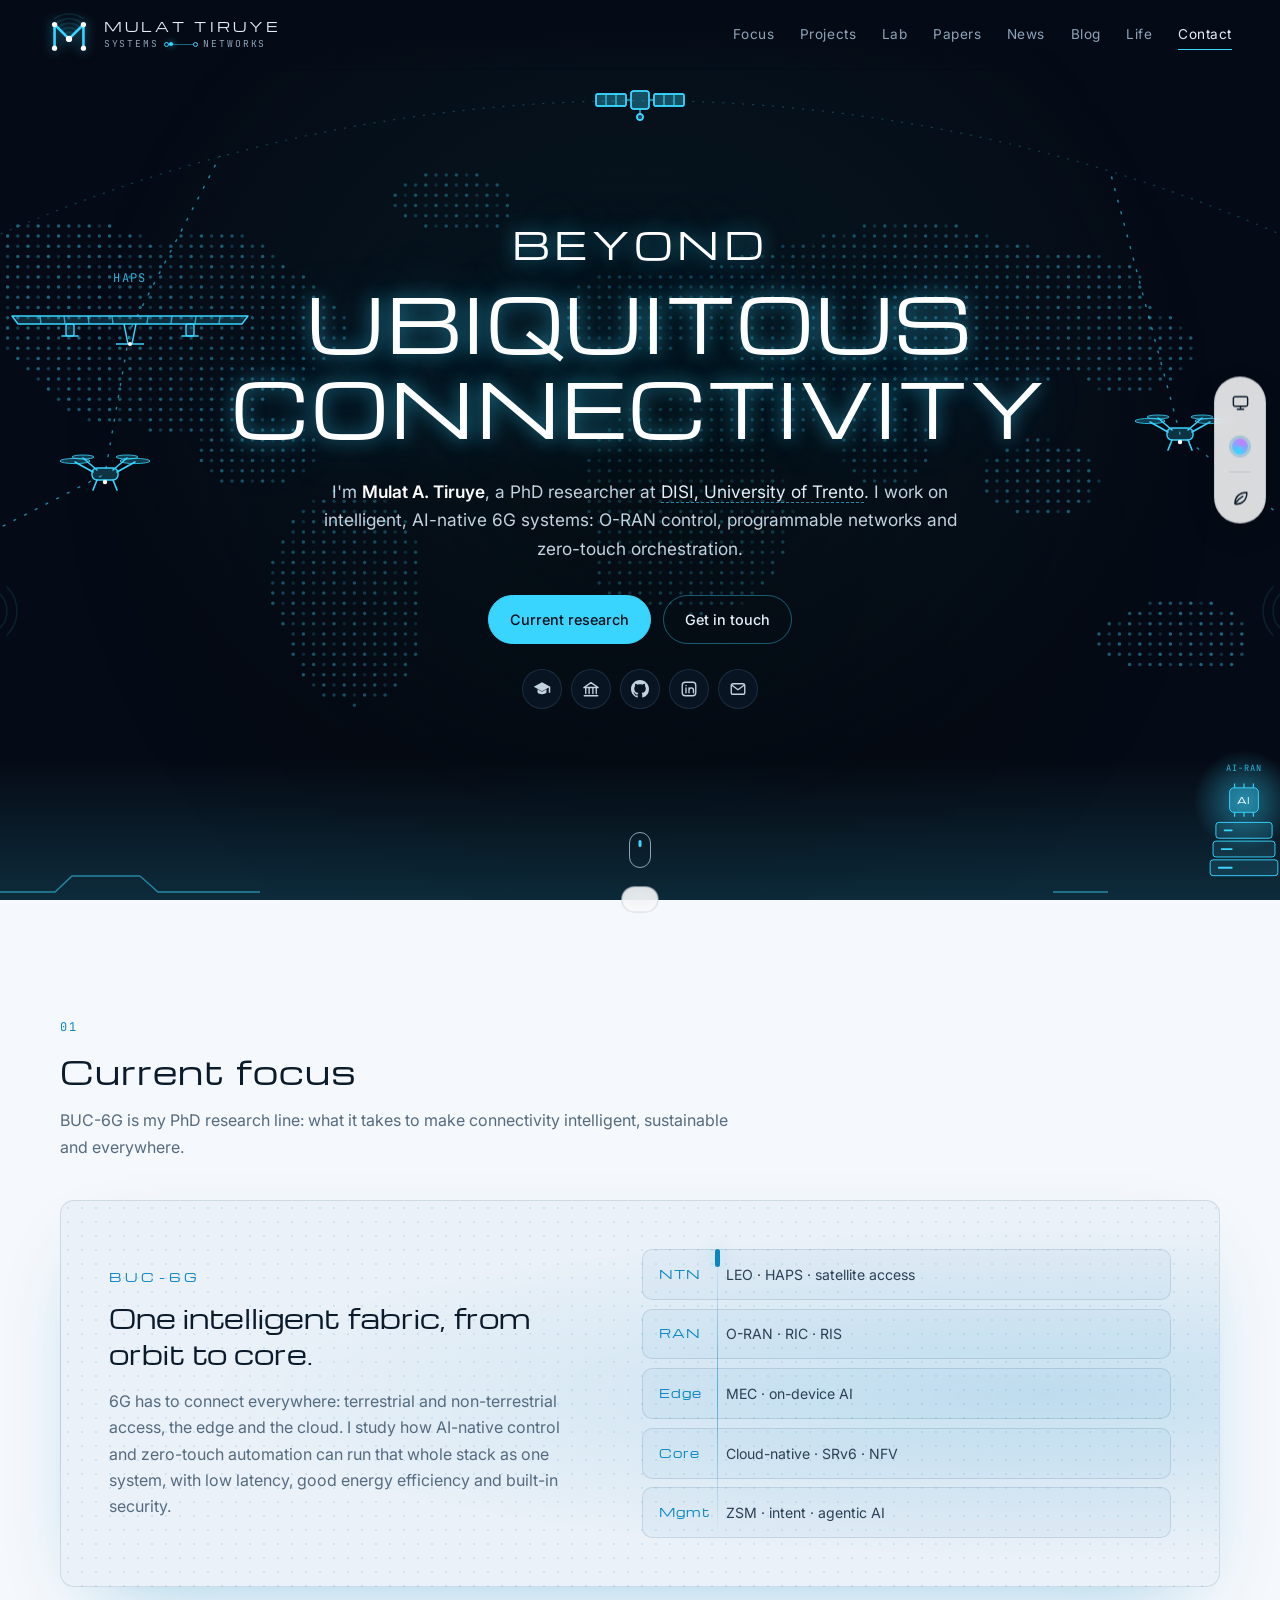
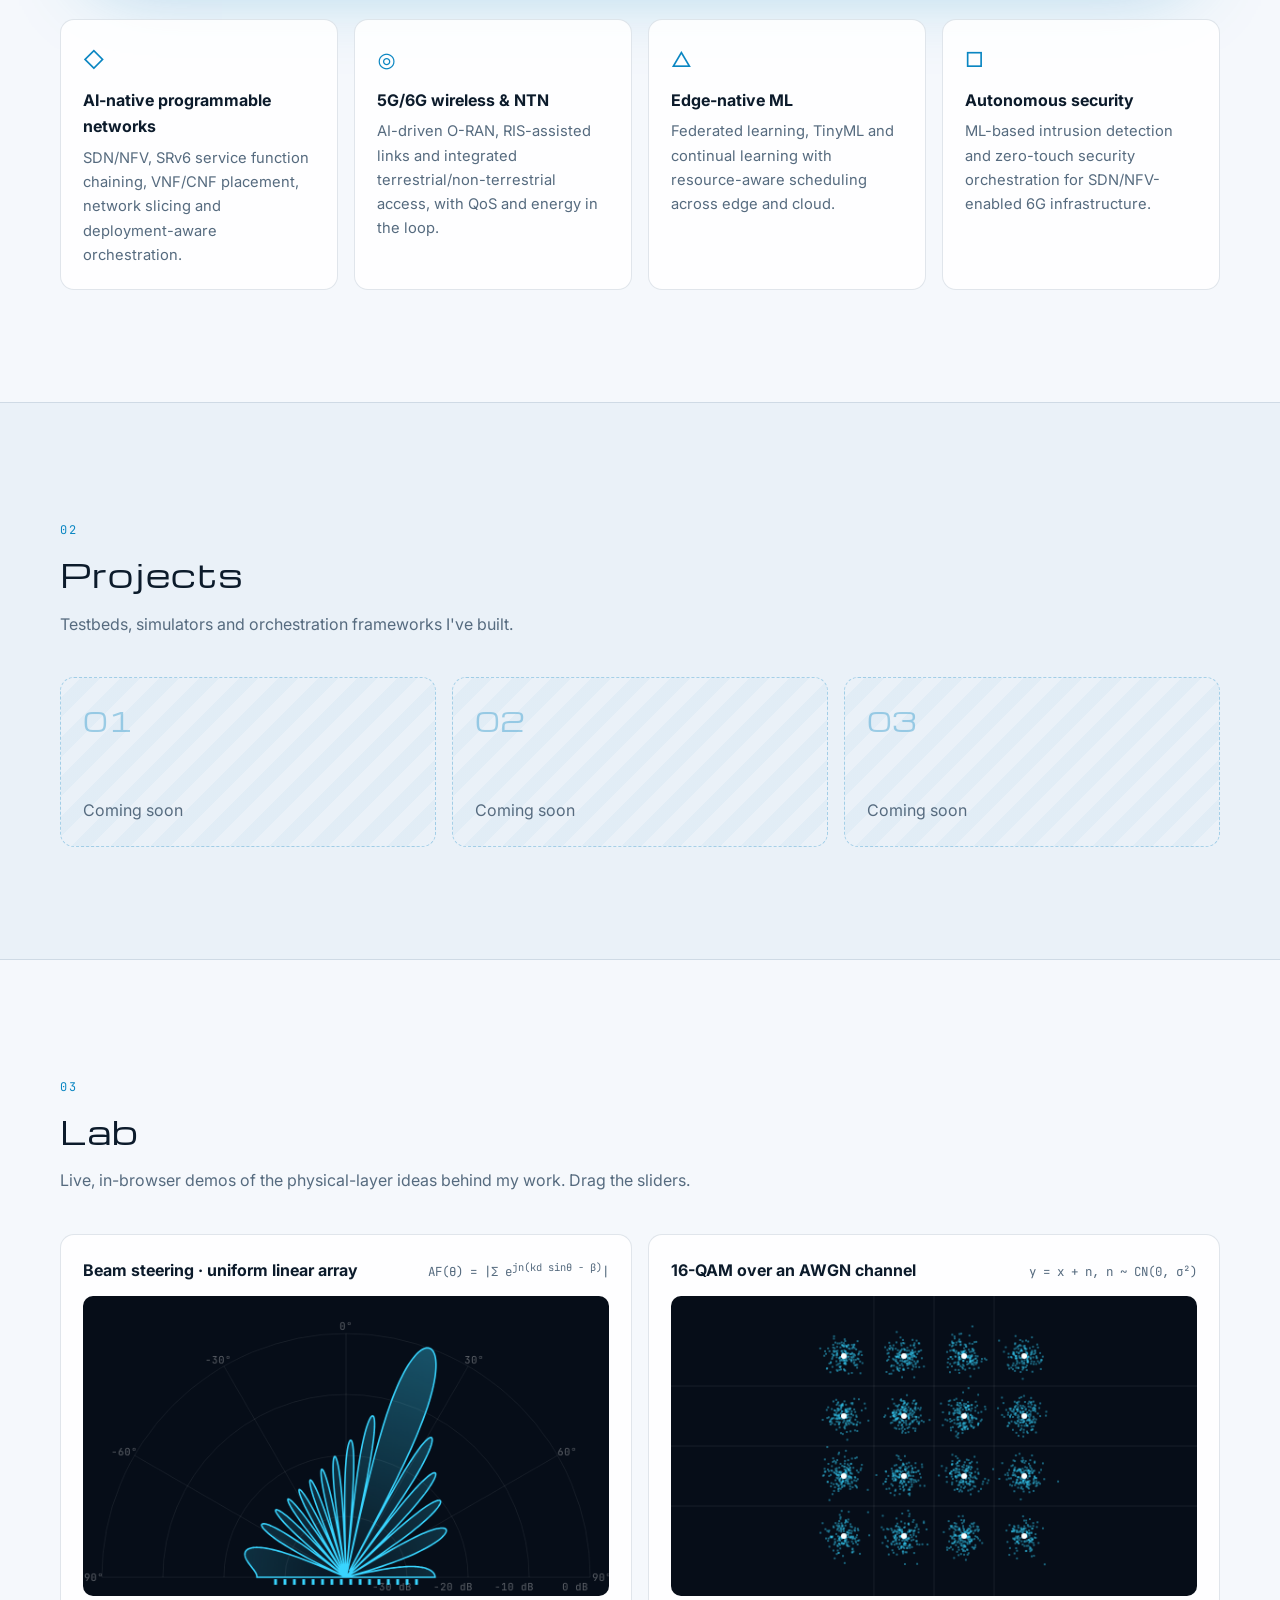
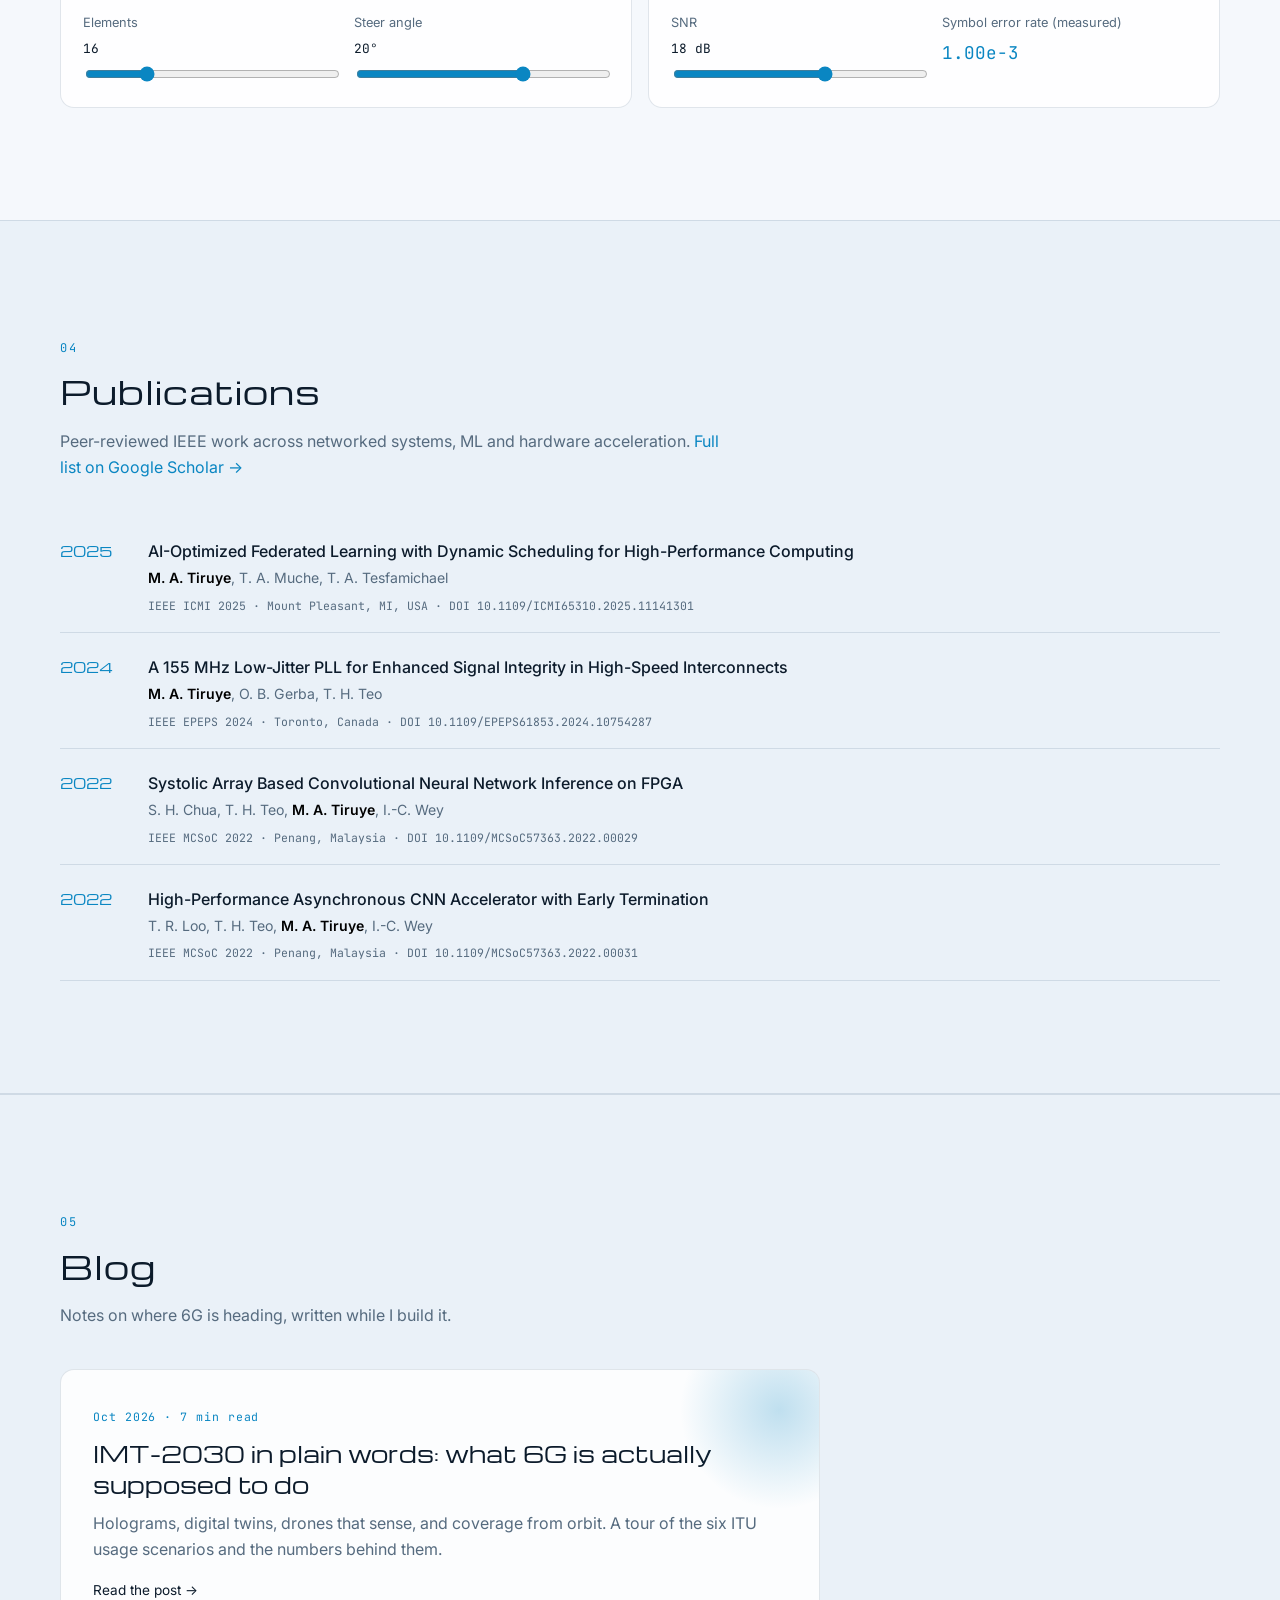
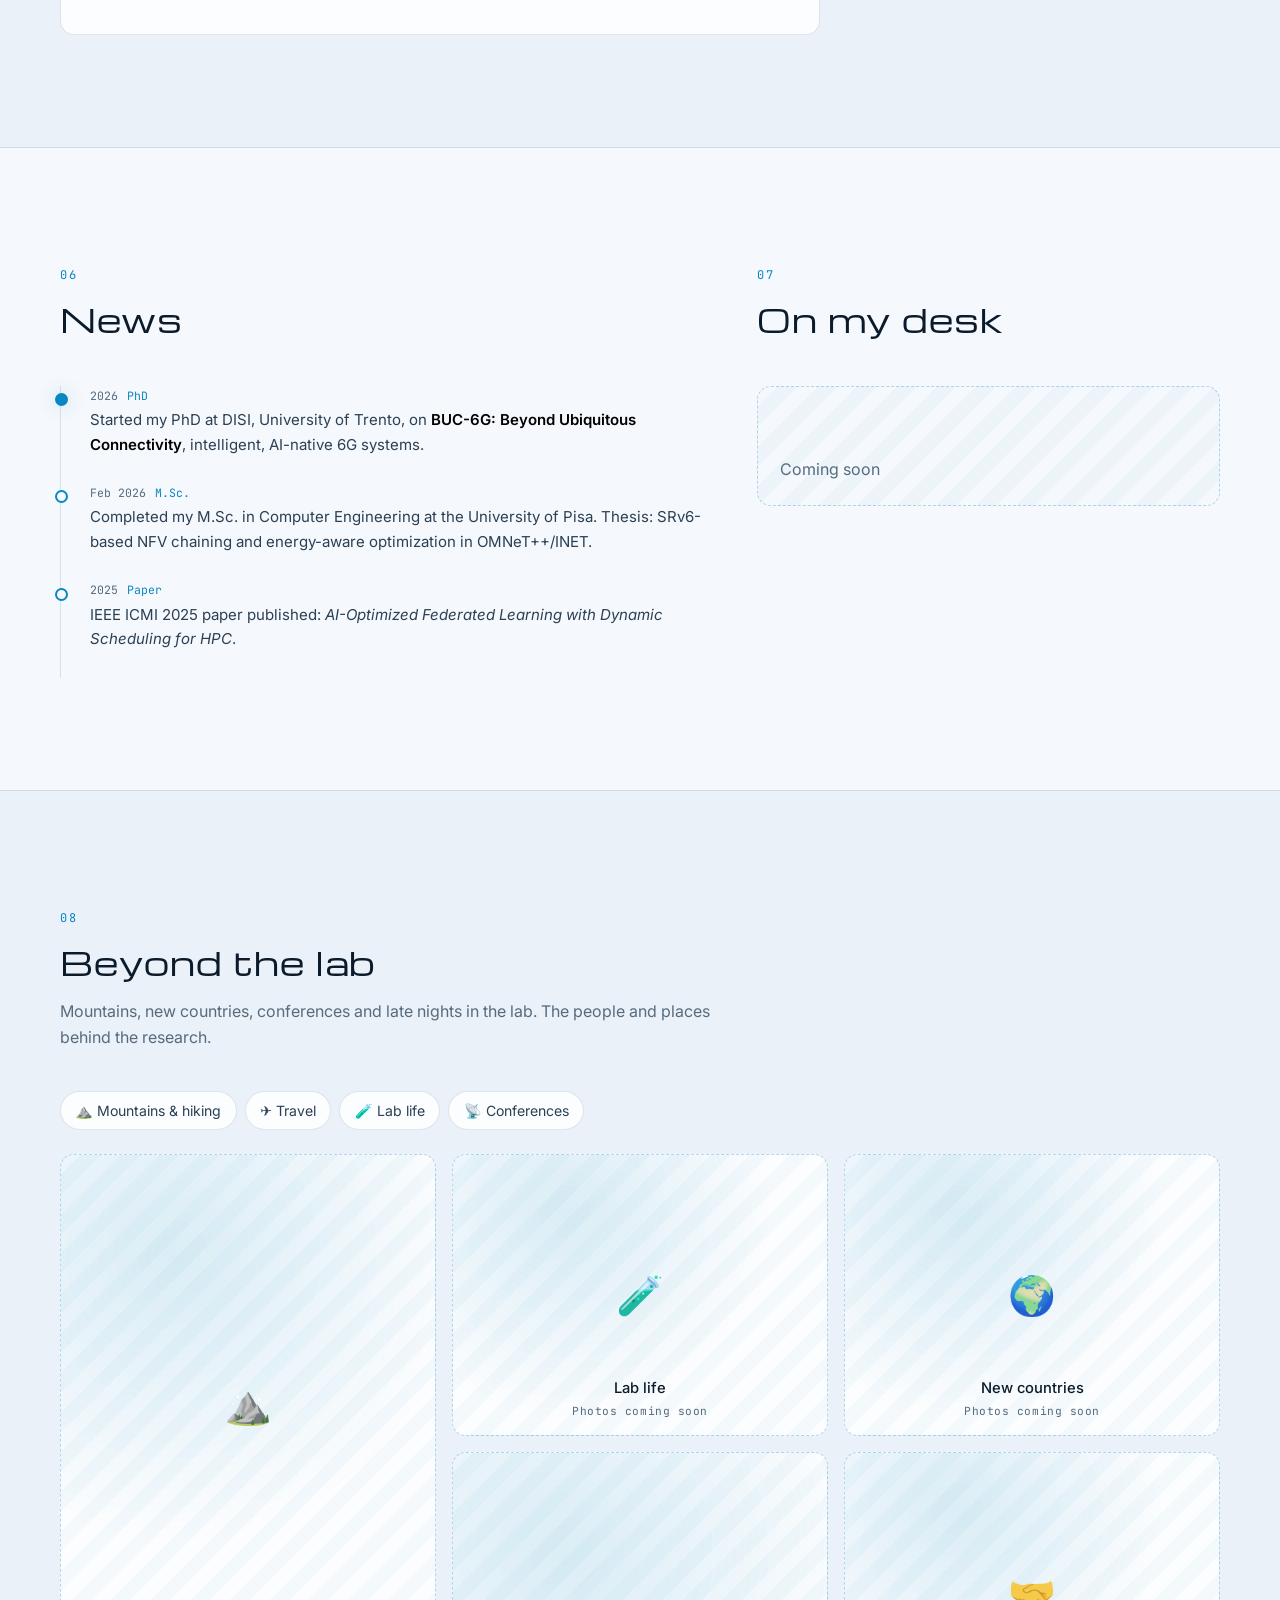
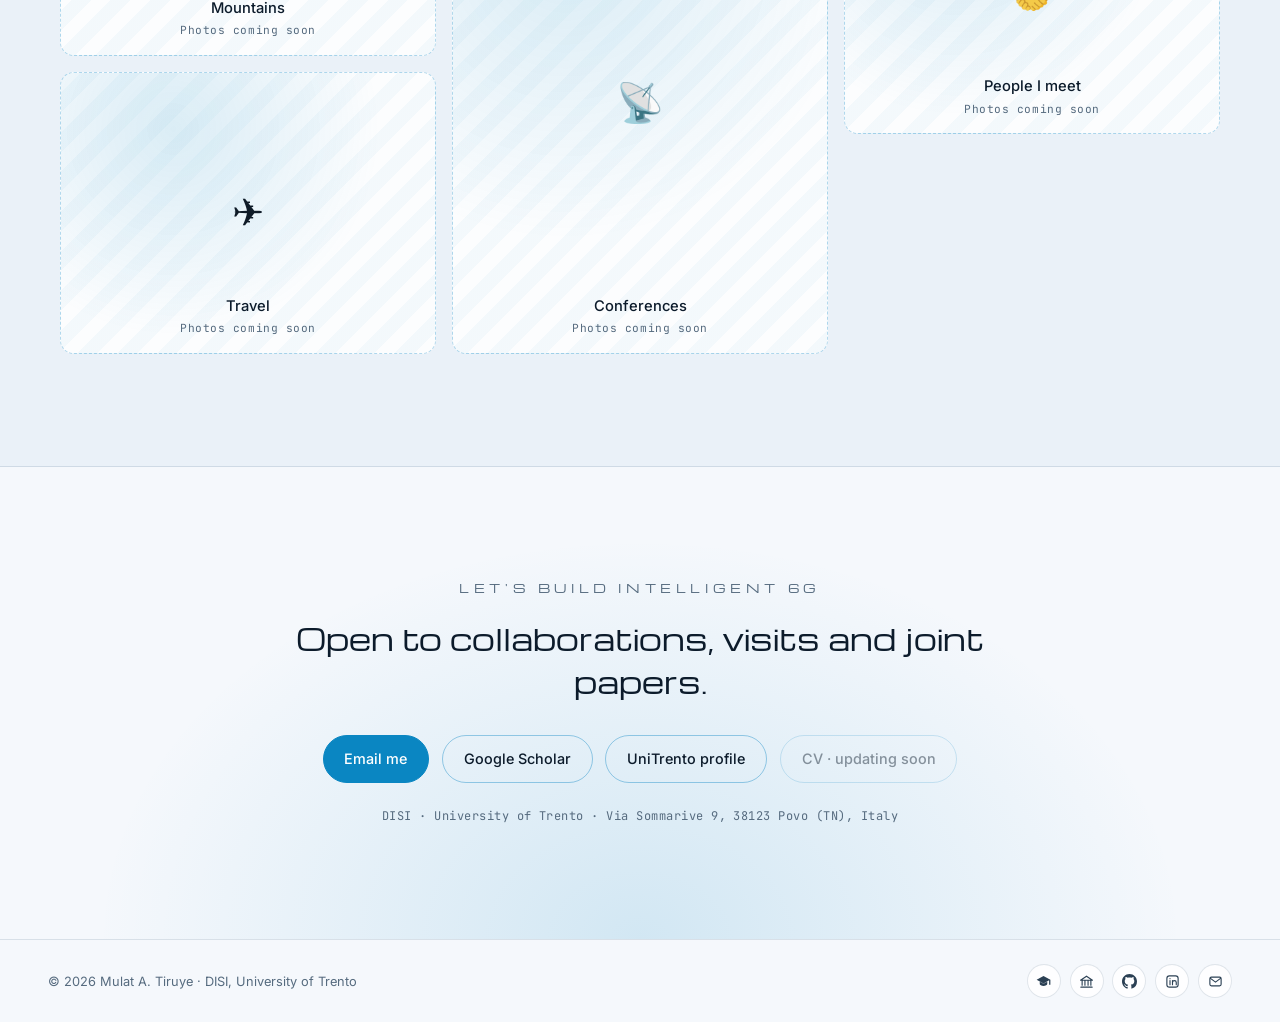
==== index.html @ d45f4d28 "Add "Beyond the lab" photo gallery; lower HAPS below orbit - Hobbies chips, masonry gallery with tag" ====
<!doctype html>
<html lang="en" data-accent="cyan">
<head>
  <meta charset="utf-8" />
  <meta name="viewport" content="width=device-width, initial-scale=1" />
  <title>Mulat A. Tiruye · 6G Systems & Networks</title>
  <meta name="description" content="Mulat A. Tiruye, PhD researcher at DISI, University of Trento. AI-native 6G, O-RAN, programmable networks, zero-touch orchestration." />
  <meta name="theme-color" content="#050b16" />
  <meta property="og:title" content="Mulat A. Tiruye · Beyond Ubiquitous Connectivity" />
  <meta property="og:description" content="PhD research on intelligent, AI-native 6G systems and networks." />
  <link rel="icon" type="image/svg+xml" href="assets/logo.svg" />
  <link rel="apple-touch-icon" href="assets/apple-touch-icon.png" />
  <link rel="canonical" href="https://matcompute.vercel.app/" />
  <meta property="og:type" content="website" />
  <meta property="og:url" content="https://matcompute.vercel.app/" />
  <meta property="og:image" content="https://matcompute.vercel.app/assets/og.png" />
  <meta name="twitter:card" content="summary_large_image" />
  <link rel="preconnect" href="https://fonts.googleapis.com" />
  <link rel="preconnect" href="https://fonts.gstatic.com" crossorigin />
  <link href="https://fonts.googleapis.com/css2?family=Michroma&family=Inter:wght@400;500;600&family=JetBrains+Mono:wght@400;500&display=swap" rel="stylesheet" />
  <link rel="stylesheet" href="styles.css" />
  <script>
    (function () {
      var d = document.documentElement, g = function (k) { try { return localStorage.getItem(k); } catch (e) { return null; } };
      var mode = g("mode") || "system", accent = g("accent") || "cyan";
      var eco = g("eco") || ((navigator.connection && navigator.connection.saveData) ? "on" : "off");
      d.dataset.mode = mode; d.dataset.accent = accent; d.dataset.eco = eco;
      d.dataset.theme = mode === "system" ? (matchMedia("(prefers-color-scheme: light)").matches ? "light" : "dark") : mode;
    })();
  </script>
</head>
<body>
  <svg width="0" height="0" style="position:absolute" aria-hidden="true">
    <symbol id="i-scholar" viewBox="0 0 24 24"><path fill="currentColor" stroke="none" d="M12 3 1 9l11 6 9-4.9V17h2V9L12 3zm-6 9.2V16c0 1.7 2.7 3 6 3s6-1.3 6-3v-3.8l-6 3.3-6-3.3z"/></symbol>
    <symbol id="i-unitn" viewBox="0 0 24 24"><path d="M3 21h18M5 10v8M9.5 10v8M14.5 10v8M19 10v8M2.5 10h19L12 3.5z"/></symbol>
    <symbol id="i-github" viewBox="0 0 16 16"><path fill="currentColor" stroke="none" d="M8 0C3.58 0 0 3.58 0 8c0 3.54 2.29 6.53 5.47 7.59.4.07.55-.17.55-.38 0-.19-.01-.82-.01-1.49-2.01.37-2.53-.49-2.69-.94-.09-.23-.48-.94-.82-1.13-.28-.15-.68-.52-.01-.53.63-.01 1.08.58 1.23.82.72 1.21 1.87.87 2.33.66.07-.52.28-.87.51-1.07-1.78-.2-3.64-.89-3.64-3.95 0-.87.31-1.59.82-2.15-.08-.2-.36-1.02.08-2.12 0 0 .67-.21 2.2.82.64-.18 1.32-.27 2-.27.68 0 1.36.09 2 .27 1.53-1.04 2.2-.82 2.2-.82.44 1.1.16 1.92.08 2.12.51.56.82 1.27.82 2.15 0 3.07-1.87 3.75-3.65 3.95.29.25.54.73.54 1.48 0 1.07-.01 1.93-.01 2.2 0 .21.15.46.55.38A8.013 8.013 0 0016 8c0-4.42-3.58-8-8-8z"/></symbol>
    <symbol id="i-linkedin" viewBox="0 0 24 24"><rect x="3" y="3" width="18" height="18" rx="4"/><path d="M8 10.5V17M8 7.3v.2M12 17v-6.5M12 13.5a3 3 0 0 1 6 0V17"/></symbol>
    <symbol id="i-mail" viewBox="0 0 24 24"><rect x="3" y="5" width="18" height="14" rx="2.5"/><path d="m4 7 8 6 8-6"/></symbol>
  </svg>
  <header class="nav force-dark" id="nav">
    <a class="brand" href="#top" aria-label="Mulat A. Tiruye, home">
      <svg class="logo" viewBox="0 0 32 32" aria-hidden="true">
        <g fill="none" stroke="currentColor" stroke-linecap="round" stroke-linejoin="round">
          <path class="logo-m" stroke-width="2" d="M5 26V8l11 11L27 8v18"/>
          <g class="logo-beam">
            <path stroke-width="1.9" d="M13.13 14.9A5 5 0 0 1 18.87 14.9"/>
            <path stroke-width="1.7" d="M11.12 12.04A8.5 8.5 0 0 1 20.88 12.04"/>
            <path stroke-width="1.5" d="M9.12 9.17A12 12 0 0 1 22.88 9.17"/>
            <path stroke-width="1.3" d="M7.11 6.3A15.5 15.5 0 0 1 24.89 6.3"/>
            <path stroke-width="1.1" d="M5.1 3.44A19 19 0 0 1 26.9 3.44"/>
          </g>
        </g>
        <g class="logo-nodes"><circle cx="5" cy="26" r="2"/><circle cx="5" cy="8" r="2"/><circle cx="16" cy="19" r="2.4"/><circle cx="27" cy="8" r="2"/><circle cx="27" cy="26" r="2"/></g>
      </svg>
      <span class="brand-text">MULAT TIRUYE<small class="brand-sub">Systems<i class="brand-link" aria-hidden="true"><span></span></i>Networks</small></span>
    </a>
    <nav id="navLinks">
      <a href="#focus">Focus</a>
      <a href="#projects">Projects</a>
      <a href="#lab">Lab</a>
      <a href="#publications">Papers</a>
      <a href="#news">News</a>
      <a href="blog/">Blog</a>
      <a href="#life">Life</a>
      <a href="#contact">Contact</a>
    </nav>
    <button class="menu-btn" id="menuBtn" aria-label="Open menu" aria-expanded="false" aria-controls="navLinks"><span></span><span></span><span></span></button>
  </header>

  <!-- HERO -->
  <section class="hero force-dark" id="top">
    <canvas id="heroCanvas" aria-hidden="true"></canvas>
    <svg id="sky" class="sky" viewBox="0 0 1600 900" preserveAspectRatio="xMidYMax slice" aria-hidden="true">
      <defs>
        <linearGradient id="horizon" x1="0" y1="0" x2="0" y2="1">
          <stop offset="0" stop-color="currentColor" stop-opacity="0"/>
          <stop offset="1" stop-color="currentColor" stop-opacity=".16"/>
        </linearGradient>
        <radialGradient id="halo"><stop offset="0" stop-color="currentColor" stop-opacity=".45"/><stop offset="1" stop-color="currentColor" stop-opacity="0"/></radialGradient>

        <!-- lattice tower with sector panels, 120 x 360, base at y=360 -->
        <symbol id="tower" viewBox="0 0 120 360" overflow="visible">
          <g class="tw-frame">
            <path d="M30 360 50 40M90 360 70 40M60 40V2"/>
            <path class="tw-brace" d="M30 360 87.5 320 35 280 82.5 240 40 200 77.5 160 45 120 72.5 80 50 40M90 360 32.5 320 85 280 37.5 240 80 200 42.5 160 75 120 47.5 80 70 40"/>
            <path class="tw-brace" d="M32.5 320h55M35 280h50M37.5 240h45M40 200h40M42.5 160h35M45 120h30M47.5 80h25"/>
          </g>
          <g class="tw-panel"><rect x="31" y="48" width="12" height="46" rx="3"/><rect x="54" y="44" width="12" height="50" rx="3"/><rect x="77" y="48" width="12" height="46" rx="3"/></g>
          <g class="tw-panel"><circle cx="45" cy="142" r="8"/><circle cx="75" cy="168" r="8"/></g>
          <g class="tw-wave">
            <path d="M27.1 61.1A14 14 0 0 0 27.1 80.9M92.9 61.1A14 14 0 0 1 92.9 80.9"/>
            <path d="M20 54A24 24 0 0 0 20 88M100 54A24 24 0 0 1 100 88"/>
            <path d="M13 47A34 34 0 0 0 13 95M107 47A34 34 0 0 1 107 95"/>
          </g>
          <circle class="tw-beacon" cx="60" cy="2" r="3"/>
        </symbol>

        <!-- quadcopter, centred on (0,0) -->
        <symbol id="drone" viewBox="-50 -30 100 60" overflow="visible">
          <g class="dr-frame">
            <path d="M-12 -2-30-12M12-2 30-12M-8-4-22-16M8-4 22-16M-8 6-12 16M8 6 12 16"/>
            <rect x="-13" y="-6" width="26" height="12" rx="5"/>
          </g>
          <g class="dr-rotor"><ellipse cx="-30" cy="-13" rx="15" ry="2.6"/><ellipse cx="30" cy="-13" rx="15" ry="2.6"/><ellipse cx="-22" cy="-17" rx="11" ry="2"/><ellipse cx="22" cy="-17" rx="11" ry="2"/></g>
          <circle class="dr-led" cx="0" cy="8" r="2.2"/>
        </symbol>

        <!-- solar HAPS, centred on (0,0) -->
        <symbol id="haps" viewBox="-130 -40 260 80" overflow="visible">
          <g class="hp-body">
            <path d="M-118 -2 118 -2 112 6-112 6Z"/>
            <path class="hp-cells" d="M-90-2-89 6M-66-2-65 6M-42-2-41 6M-18-2-17 6M18-2 17 6M42-2 41 6M66-2 65 6M90-2 89 6"/>
            <path d="M-6 6-2 26M6 6 2 26M-14 26h28"/>
            <rect x="-64" y="6" width="8" height="12" rx="2"/><rect x="56" y="6" width="8" height="12" rx="2"/>
          </g>
          <g class="hp-prop"><path d="M-68 18h16M52 18h16"/></g>
          <circle class="dr-led" cx="0" cy="26" r="2"/>
        </symbol>

        <!-- LEO satellite, centred on (0,0) -->
        <symbol id="sat" viewBox="-50 -20 100 40" overflow="visible">
          <g class="st-body">
            <rect x="-44" y="-6" width="30" height="12" rx="1.5"/><rect x="14" y="-6" width="30" height="12" rx="1.5"/>
            <path class="hp-cells" d="M-34-6v12M-24-6v12M24-6v12M34-6v12M-14 0h-0M-14 0H-9M14 0H9"/>
            <rect x="-9" y="-9" width="18" height="18" rx="3"/>
            <path d="M0 9v6"/><circle cx="0" cy="17" r="3"/>
          </g>
        </symbol>
      </defs>

      <!-- altitude ruler -->
      <g class="ruler">
        <path d="M22 70V880"/>
        <path d="M22 118h8M22 318h8M22 470h8M22 880h8"/>
        <text x="36" y="122">LEO · 550 km</text>
        <text x="36" y="322">HAPS · 20 km</text>
        <text x="36" y="474">UAV · 120 m</text>
      </g>

      <!-- LEO orbit + satellites with spot beams -->
      <path class="orbit" d="M0 315A1600 1600 0 0 1 1600 315"/>
      <g class="orbiter">
        <use href="#sat" x="750" y="80" width="100" height="40"/>
      </g>
      <g class="orbiter late">
        <use href="#sat" x="750" y="80" width="100" height="40"/>
      </g>

      <!-- data links: ground → air → stratosphere → space -->
      <g class="links">
        <path d="M120 548 265 474 290 330 380 156"/>
        <path d="M1480 548 1340 434 1270 171"/>
      </g>

      <!-- HAPS -->
      <g class="float slow"><use href="#haps" x="160" y="278" width="260" height="80"/></g>
      <text class="tag" x="290" y="282">HAPS</text>

      <!-- drones -->
      <g class="float"><use href="#drone" x="215" y="444" width="100" height="60"/></g>
      <g class="float late"><use href="#drone" x="1290" y="404" width="100" height="60"/></g>

      <!-- ground: horizon, traces, towers, AI-RAN edge -->
      <rect class="horizon" x="0" y="760" width="1600" height="140"/>
      <g class="traces">
        <path d="M120 892H215L232 876H300M300 876 318 892H420"/>
        <path d="M1452 892H1440"/>
        <path d="M1213 892H1268"/>
      </g>
      <g class="tower"><use href="#tower" x="60" y="540" width="120" height="360"/></g>
      <g class="tower"><use href="#tower" x="1420" y="540" width="120" height="360"/></g>

      <g transform="translate(1404 880) scale(.72) translate(-1325 -880)">
      <g class="edge">
        <circle cx="1325" cy="770" r="70" fill="url(#halo)"/>
        <rect x="1278" y="852" width="94" height="22" rx="4"/>
        <rect x="1282" y="826" width="86" height="22" rx="4"/>
        <rect x="1286" y="800" width="78" height="22" rx="4"/>
        <path class="leds" d="M1290 863h18M1294 837h14M1298 811h10"/>
        <g class="chip">
          <rect x="1305" y="752" width="40" height="34" rx="6"/>
          <path d="M1312 752v-6M1325 752v-6M1338 752v-6M1312 786v6M1325 786v6M1338 786v6"/>
          <text x="1325" y="774">AI</text>
        </g>
      </g>
      <text class="tag" x="1325" y="728">AI-RAN</text>
      </g>
    </svg>
    <div class="hero-inner">
      <h1>
        <span class="small">Beyond</span>
        Ubiquitous Connectivity
      </h1>
      <p class="lede">I'm <b>Mulat A. Tiruye</b>, a PhD researcher at <a class="aff" href="https://webapps.unitn.it/du/it/Persona/PER0316885" target="_blank" rel="noopener">DISI, University of Trento</a>.
        I work on intelligent, AI-native 6G systems: O-RAN control, programmable networks and zero-touch orchestration.</p>
      <div class="cta">
        <a class="btn primary" href="#focus">Current research</a>
        <a class="btn" href="#contact">Get in touch</a>
      </div>
      <ul class="social hero-social" aria-label="Profiles">
        <li><a href="https://scholar.google.com/citations?user=xhxqo1QAAAAJ&amp;hl=en" target="_blank" rel="noopener" aria-label="Google Scholar" data-tip="Google Scholar"><svg><use href="#i-scholar"/></svg></a></li>
        <li><a href="https://webapps.unitn.it/du/it/Persona/PER0316885" target="_blank" rel="noopener" aria-label="University of Trento profile" data-tip="UniTrento"><svg><use href="#i-unitn"/></svg></a></li>
        <li><a href="https://github.com/matcompute" target="_blank" rel="noopener" aria-label="GitHub" data-tip="GitHub"><svg><use href="#i-github"/></svg></a></li>
        <li><a href="https://www.linkedin.com/in/mulat1221" target="_blank" rel="noopener" aria-label="LinkedIn" data-tip="LinkedIn"><svg><use href="#i-linkedin"/></svg></a></li>
        <li><a href="mailto:mulatayinet.tiruye@unitn.it" aria-label="Email" data-tip="Email"><svg><use href="#i-mail"/></svg></a></li>
      </ul>
    </div>
    <a class="scroll-cue" href="#focus" aria-label="Scroll down"></a>
  </section>

  <!-- CURRENT FOCUS -->
  <section class="section" id="focus">
    <div class="wrap">
      <header class="sec-head">
        <span class="sec-num">01</span>
        <h2>Current focus</h2>
        <p>BUC-6G is my PhD research line: what it takes to make connectivity intelligent, sustainable and everywhere.</p>
      </header>

      <div class="stack-panel">
        <div class="stack-copy">
          <p class="stack-tag">BUC-6G</p>
          <h3>One intelligent fabric, from orbit to core.</h3>
          <p>6G has to connect everywhere: terrestrial and non-terrestrial access, the edge and the cloud. I study how AI-native control and zero-touch automation can run that whole stack as one system, with low latency, good energy efficiency and built-in security.</p>
        </div>
        <ol class="stack" aria-label="Network layers studied in BUC-6G">
          <li><span>NTN</span><em>LEO · HAPS · satellite access</em></li>
          <li><span>RAN</span><em>O-RAN · RIC · RIS</em></li>
          <li><span>Edge</span><em>MEC · on-device AI</em></li>
          <li><span>Core</span><em>Cloud-native · SRv6 · NFV</em></li>
          <li><span>Mgmt</span><em>ZSM · intent · agentic AI</em></li>
        </ol>
      </div>

      <div class="grid-4">
        <article class="theme">
          <span class="theme-ico">◇</span>
          <h3>AI-native programmable networks</h3>
          <p>SDN/NFV, SRv6 service function chaining, VNF/CNF placement, network slicing and deployment-aware orchestration.</p>
        </article>
        <article class="theme">
          <span class="theme-ico">◎</span>
          <h3>5G/6G wireless &amp; NTN</h3>
          <p>AI-driven O-RAN, RIS-assisted links and integrated terrestrial/non-terrestrial access, with QoS and energy in the loop.</p>
        </article>
        <article class="theme">
          <span class="theme-ico">△</span>
          <h3>Edge-native ML</h3>
          <p>Federated learning, TinyML and continual learning with resource-aware scheduling across edge and cloud.</p>
        </article>
        <article class="theme">
          <span class="theme-ico">□</span>
          <h3>Autonomous security</h3>
          <p>ML-based intrusion detection and zero-touch security orchestration for SDN/NFV-enabled 6G infrastructure.</p>
        </article>
      </div>
    </div>
  </section>

  <!-- PROJECTS -->
  <section class="section alt" id="projects">
    <div class="wrap">
      <header class="sec-head">
        <span class="sec-num">02</span>
        <h2>Projects</h2>
        <p>Testbeds, simulators and orchestration frameworks I've built.</p>
      </header>
      <div class="projects" id="projectList"></div>
    </div>
  </section>

  <!-- LAB -->
  <section class="section" id="lab">
    <div class="wrap">
      <header class="sec-head">
        <span class="sec-num">03</span>
        <h2>Lab</h2>
        <p>Live, in-browser demos of the physical-layer ideas behind my work. Drag the sliders.</p>
      </header>

      <div class="lab-grid">
        <article class="lab-card">
          <div class="lab-top">
            <h3>Beam steering · uniform linear array</h3>
            <span class="mono">AF(θ) = |Σ e<sup>jn(kd sinθ − β)</sup>|</span>
          </div>
          <canvas class="force-dark" id="beamCanvas" width="560" height="320"></canvas>
          <div class="controls">
            <label>Elements <output id="nOut">16</output><input id="nIn" type="range" min="2" max="64" value="16" /></label>
            <label>Steer angle <output id="aOut">20°</output><input id="aIn" type="range" min="-60" max="60" value="20" /></label>
          </div>
        </article>

        <article class="lab-card">
          <div class="lab-top">
            <h3>16-QAM over an AWGN channel</h3>
            <span class="mono">y = x + n,  n ~ CN(0, σ²)</span>
          </div>
          <canvas class="force-dark" id="qamCanvas" width="560" height="320"></canvas>
          <div class="controls">
            <label>SNR <output id="sOut">18 dB</output><input id="sIn" type="range" min="0" max="30" value="18" /></label>
            <label class="readout">Symbol error rate (measured) <output id="serOut">–</output></label>
          </div>
        </article>
      </div>
    </div>
  </section>

  <!-- PUBLICATIONS -->
  <section class="section alt" id="publications">
    <div class="wrap">
      <header class="sec-head">
        <span class="sec-num">04</span>
        <h2>Publications</h2>
        <p>Peer-reviewed IEEE work across networked systems, ML and hardware acceleration. <a href="https://scholar.google.com/citations?user=xhxqo1QAAAAJ&amp;hl=en" target="_blank" rel="noopener">Full list on Google Scholar →</a></p>
      </header>
      <ol class="pubs" id="pubList"></ol>
    </div>
  </section>

  <!-- BLOG TEASER -->
  <section class="section alt" id="blog">
    <div class="wrap">
      <header class="sec-head">
        <span class="sec-num">05</span>
        <h2>Blog</h2>
        <p>Notes on where 6G is heading, written while I build it.</p>
      </header>
      <a class="blog-card" href="blog/imt-2030.html">
        <span class="blog-meta">Oct 2026 · 7 min read</span>
        <h3>IMT-2030 in plain words: what 6G is actually supposed to do</h3>
        <p>Holograms, digital twins, drones that sense, and coverage from orbit. A tour of the six ITU usage scenarios and the numbers behind them.</p>
        <span class="more">Read the post →</span>
      </a>
    </div>
  </section>

  <!-- NEWS + READING -->
  <section class="section" id="news">
    <div class="wrap two-col">
      <div>
        <header class="sec-head">
          <span class="sec-num">06</span>
          <h2>News</h2>
        </header>
        <ol class="timeline" id="newsList"></ol>
      </div>
      <aside>
        <header class="sec-head">
          <span class="sec-num">07</span>
          <h2>On my desk</h2>
        </header>
        <ul class="reading" id="readingList"></ul>
      </aside>
    </div>
  </section>

  <!-- LIFE / GALLERY -->
  <section class="section alt" id="life">
    <div class="wrap">
      <header class="sec-head">
        <span class="sec-num">08</span>
        <h2>Beyond the lab</h2>
        <p>Mountains, new countries, conferences and late nights in the lab. The people and places behind the research.</p>
      </header>
      <ul class="hobbies" id="hobbyList"></ul>
      <div class="filters" id="galleryFilters" role="tablist" aria-label="Filter photos"></div>
      <div class="gallery" id="gallery"></div>
    </div>
  </section>

  <dialog class="lightbox" id="lightbox" aria-label="Photo viewer">
    <button class="lb-close" data-lb="close" aria-label="Close">✕</button>
    <button class="lb-nav prev" data-lb="prev" aria-label="Previous photo">‹</button>
    <figure>
      <img id="lbImg" alt="" />
      <figcaption id="lbCap"></figcaption>
    </figure>
    <button class="lb-nav next" data-lb="next" aria-label="Next photo">›</button>
  </dialog>

  <!-- CONTACT -->
  <section class="section contact" id="contact">
    <div class="wrap">
      <p class="kicker">Let's build intelligent 6G</p>
      <h2>Open to collaborations, visits and joint papers.</h2>
      <div class="cta">
        <a class="btn primary" href="mailto:mulatayinet.tiruye@unitn.it">Email me</a>
        <a class="btn" href="https://scholar.google.com/citations?user=xhxqo1QAAAAJ&amp;hl=en" target="_blank" rel="noopener">Google Scholar</a>
        <a class="btn" href="https://webapps.unitn.it/du/it/Persona/PER0316885" target="_blank" rel="noopener">UniTrento profile</a>
        <a class="btn" id="cvBtn" aria-disabled="true">CV · updating soon</a>
      </div>
      <p class="address">DISI · University of Trento · Via Sommarive 9, 38123 Povo (TN), Italy</p>
    </div>
  </section>

  <footer class="foot">
    <span>© <span id="year"></span> Mulat A. Tiruye · DISI, University of Trento</span>
    <span class="eco-badge">🌱 Eco mode: fewer pixels, less power</span>
    <ul class="social foot-social" aria-label="Profiles">
        <li><a href="https://scholar.google.com/citations?user=xhxqo1QAAAAJ&amp;hl=en" target="_blank" rel="noopener" aria-label="Google Scholar" data-tip="Google Scholar"><svg><use href="#i-scholar"/></svg></a></li>
        <li><a href="https://webapps.unitn.it/du/it/Persona/PER0316885" target="_blank" rel="noopener" aria-label="University of Trento profile" data-tip="UniTrento"><svg><use href="#i-unitn"/></svg></a></li>
        <li><a href="https://github.com/matcompute" target="_blank" rel="noopener" aria-label="GitHub" data-tip="GitHub"><svg><use href="#i-github"/></svg></a></li>
        <li><a href="https://www.linkedin.com/in/mulat1221" target="_blank" rel="noopener" aria-label="LinkedIn" data-tip="LinkedIn"><svg><use href="#i-linkedin"/></svg></a></li>
        <li><a href="mailto:mulatayinet.tiruye@unitn.it" aria-label="Email" data-tip="Email"><svg><use href="#i-mail"/></svg></a></li>
      </ul>
  </footer>


  <aside class="dock" aria-label="Display options">
    <button id="modeBtn" data-tip="Theme: system" aria-label="Change colour theme">
      <svg class="mode-ico system" viewBox="0 0 24 24"><rect x="3" y="4" width="18" height="12" rx="2"/><path d="M8 20h8M12 16v4"/></svg>
      <svg class="mode-ico light" viewBox="0 0 24 24"><circle cx="12" cy="12" r="4"/><path d="M12 2v2M12 20v2M4.9 4.9l1.4 1.4M17.7 17.7l1.4 1.4M2 12h2M20 12h2M4.9 19.1l1.4-1.4M17.7 6.3l1.4-1.4"/></svg>
      <svg class="mode-ico dark" viewBox="0 0 24 24"><path d="M20 14.5A8 8 0 1 1 9.5 4a6.5 6.5 0 0 0 10.5 10.5z"/></svg>
    </button>
    <button id="accentBtn" data-tip="Colour: Cyan Nova" aria-label="Change accent colour"><span class="accent-dot"></span></button>
    <div class="dock-sep"></div>
    <button id="ecoBtn" data-tip="Eco mode: off" aria-label="Toggle eco power-saving mode" aria-pressed="false">
      <svg class="leaf" viewBox="0 0 24 24"><path d="M5 19c0-8 5-14 15-14 0 10-6 15-14 15"/><path d="M5 19c3-4 6-7 10-9"/></svg>
    </button>
  </aside>
  <div class="toast" id="toast" role="status" aria-live="polite"></div>

  <script src="ui.js" defer></script>
  <script src="content.js" defer></script>
  <script src="assets/gallery/gallery.js" defer></script>
  <script src="main.js" defer></script>
</body>
</html>
---- styles.css ----
/* ================= tokens ================= */
:root {
  --bg: #050b16;
  --bg-2: #08121f;
  --surface: rgba(14, 28, 46, 0.6);
  --line: rgba(120, 190, 230, 0.14);
  --text: #e4eef7;
  --text-2: #c3d2df;
  --strong: #ffffff;
  --muted: #8ea3b8;
  --accent: #39d5ff;
  --accent-rgb: 57, 213, 255;
  --on-accent: #031019;
  --glow: 0 0 24px rgba(var(--accent-rgb), 0.45);
  --display: "Michroma", "Inter", sans-serif;
  --sans: "Inter", system-ui, sans-serif;
  --mono: "JetBrains Mono", ui-monospace, monospace;
  --radius: 14px;
  --eco: #3ddc84;
  color-scheme: dark;
}
html[data-accent="violet"] {
  --bg: #0b0716;
  --bg-2: #120b22;
  --surface: rgba(34, 18, 52, 0.6);
  --line: rgba(200, 140, 255, 0.15);
  --accent: #c77dff;
  --accent-rgb: 199, 125, 255;
}

/* light theme (hero + instrument screens stay dark via .force-dark) */
html[data-theme="light"] {
  --bg: #f5f8fc;
  --bg-2: #eaf1f8;
  --surface: rgba(255, 255, 255, 0.85);
  --line: rgba(12, 50, 90, 0.12);
  --text: #0c1b2b;
  --text-2: #2b4054;
  --strong: #000;
  --muted: #566b7f;
  --accent: #0a86c2;
  --accent-rgb: 10, 134, 194;
  --on-accent: #fff;
  --glow: 0 0 18px rgba(var(--accent-rgb), 0.25);
  color-scheme: light;
}
html[data-theme="light"][data-accent="violet"] {
  --bg: #faf7fe;
  --bg-2: #f1eafa;
  --line: rgba(80, 30, 130, 0.12);
  --accent: #7c3aed;
  --accent-rgb: 124, 58, 237;
}
html[data-theme="light"] .force-dark {
  --bg: #050b16; --bg-2: #08121f; --surface: rgba(14, 28, 46, 0.6); --line: rgba(120, 190, 230, 0.14);
  --text: #e4eef7; --text-2: #c3d2df; --strong: #fff; --muted: #8ea3b8;
  --accent: #39d5ff; --accent-rgb: 57, 213, 255; --on-accent: #031019;
  --glow: 0 0 24px rgba(var(--accent-rgb), 0.45);
  color-scheme: dark;
}
html[data-theme="light"][data-accent="violet"] .force-dark {
  --bg: #0b0716; --bg-2: #120b22; --surface: rgba(34, 18, 52, 0.6); --line: rgba(200, 140, 255, 0.15);
  --accent: #c77dff; --accent-rgb: 199, 125, 255;
}

/* ================= base ================= */
* { box-sizing: border-box; }
html { scroll-behavior: smooth; }
body {
  margin: 0;
  background: var(--bg);
  color: var(--text);
  font: 16px/1.65 var(--sans);
  -webkit-font-smoothing: antialiased;
  transition: background 0.5s, color 0.5s;
}
a { color: var(--accent); text-decoration: none; }
a:hover { text-decoration: underline; }
b { color: var(--strong); font-weight: 600; }
.mono { font-family: var(--mono); font-size: 0.78rem; color: var(--muted); }

/* ================= nav ================= */
.nav {
  position: fixed; inset: 0 0 auto 0; z-index: 20;
  display: flex; align-items: center; gap: 2rem;
  padding: 0.85rem clamp(1rem, 4vw, 3rem);
  color: var(--text);
  background: linear-gradient(var(--bg) 30%, transparent);
  transition: background 0.4s;
}
.brand { color: var(--text); display: flex; align-items: center; gap: 0.85rem; }
.brand:hover { text-decoration: none; }
.logo { width: 42px; height: 42px; color: var(--accent); overflow: visible; filter: drop-shadow(0 0 6px rgba(var(--accent-rgb), 0.55)); transition: filter 0.3s, transform 0.3s; }
.brand:hover .logo { filter: drop-shadow(0 0 12px rgba(var(--accent-rgb), 0.95)); transform: scale(1.06); }
.logo-nodes { fill: var(--strong); }
.logo-m { stroke-dasharray: 80; stroke-dashoffset: 80; animation: draw 1.4s 0.2s ease-out forwards; }
@keyframes draw { to { stroke-dashoffset: 0; } }
.logo-beam path { opacity: 0.12; animation: beam 2.6s ease-out infinite; }
.logo-beam path:nth-child(2) { animation-delay: 0.18s; }
.logo-beam path:nth-child(3) { animation-delay: 0.36s; }
.logo-beam path:nth-child(4) { animation-delay: 0.54s; }
.logo-beam path:nth-child(5) { animation-delay: 0.72s; }
@keyframes beam { 0% { opacity: 0.12; } 18% { opacity: 1; } 60%, 100% { opacity: 0.12; } }
.brand-text { font-family: var(--display); font-size: 0.82rem; letter-spacing: 0.24em; display: flex; flex-direction: column; gap: 0.2rem; line-height: 1.2; }
/* Systems o--*--o Networks: a tiny link with a packet in flight */
.brand-sub { display: flex; align-items: center; gap: 0.5rem; font-family: var(--mono); font-size: 0.6rem; letter-spacing: 0.2em; text-transform: uppercase; color: var(--muted); }
.brand-link { position: relative; display: inline-block; width: 28px; height: 1px; background: rgba(var(--accent-rgb), 0.45); }
.brand-link::before, .brand-link::after { content: ""; position: absolute; top: -2px; width: 5px; height: 5px; border-radius: 50%; border: 1px solid var(--accent); background: var(--bg); box-sizing: border-box; }
.brand-link::before { left: -3px; }
.brand-link::after { right: -3px; }
.brand-link span { position: absolute; top: -1.5px; left: 2px; width: 4px; height: 4px; border-radius: 50%; background: var(--accent); box-shadow: 0 0 6px var(--accent); animation: pkt 1.8s ease-in-out infinite alternate; }
@keyframes pkt { to { left: calc(100% - 6px); } }
.nav nav { display: flex; gap: 1.6rem; margin-left: auto; }
.nav nav a { color: var(--muted); font-size: 0.85rem; letter-spacing: 0.04em; position: relative; }
.nav nav a::after { content: ""; position: absolute; left: 0; right: 0; bottom: -4px; height: 1px; background: var(--accent); transform: scaleX(0); transition: transform 0.25s; }
.nav nav a:hover { color: var(--text); text-decoration: none; }
.nav nav a:hover::after { transform: scaleX(1); }

/* ================= hero ================= */
.hero {
  position: relative; min-height: 100vh; min-height: 100svh;
  display: grid; place-items: center; text-align: center; overflow: hidden;
  background: radial-gradient(ellipse at 50% 40%, rgba(var(--accent-rgb), 0.12), transparent 60%), var(--bg);
  color: var(--text);
}
#heroCanvas { position: absolute; inset: 0; width: 100%; height: 100%; }
.hero-inner { position: relative; z-index: 2; padding: 6rem 1rem 4rem; max-width: 1100px; }
.hero h1 {
  font-family: var(--display); font-weight: 400; text-transform: uppercase;
  font-size: clamp(1.8rem, 6vw, 4.6rem); line-height: 1.15; margin: 0;
  letter-spacing: 0.02em; color: var(--strong);
  text-shadow: 0 0 18px rgba(var(--accent-rgb), 0.55), 0 0 60px rgba(var(--accent-rgb), 0.25);
}
.hero h1 .small { display: block; font-size: 0.5em; letter-spacing: 0.12em; margin-bottom: 0.4em; }
.lede { max-width: 640px; margin: 1.8rem auto 0; color: var(--text-2); font-size: 1.08rem; }
.cta { display: flex; gap: 0.8rem; justify-content: center; flex-wrap: wrap; margin-top: 2rem; }
.btn {
  display: inline-block; padding: 0.7rem 1.3rem; border-radius: 99px;
  border: 1px solid rgba(var(--accent-rgb), 0.4); color: var(--text);
  font-size: 0.9rem; font-weight: 500; transition: 0.2s;
}
.btn:hover { text-decoration: none; border-color: var(--accent); box-shadow: var(--glow); }
.btn.primary { background: var(--accent); color: var(--on-accent); border-color: var(--accent); }
.btn[aria-disabled="true"] { opacity: 0.45; cursor: default; pointer-events: none; }
.scroll-cue {
  position: absolute; bottom: 2rem; left: 50%; z-index: 2; width: 22px; height: 36px;
  border: 1px solid var(--muted); border-radius: 12px; transform: translateX(-50%);
}
.scroll-cue::after {
  content: ""; position: absolute; left: 50%; top: 7px; width: 3px; height: 7px;
  background: var(--accent); border-radius: 2px; transform: translateX(-50%);
  animation: cue 1.8s infinite;
}
@keyframes cue { 0% { opacity: 0; transform: translate(-50%, 0); } 40% { opacity: 1; } 100% { opacity: 0; transform: translate(-50%, 12px); } }

/* ================= sections ================= */
.section { padding: clamp(4rem, 9vw, 7rem) 0; position: relative; }
.section.alt { background: var(--bg-2); border-block: 1px solid var(--line); }
.wrap { width: min(1160px, 100% - 2rem); margin-inline: auto; }
.sec-head { margin-bottom: 2.5rem; max-width: 680px; }
.sec-num { font-family: var(--mono); font-size: 0.75rem; color: var(--accent); letter-spacing: 0.2em; }
.sec-head h2 { font-family: var(--display); font-weight: 400; font-size: clamp(1.4rem, 3vw, 2rem); margin: 0.4rem 0 0.6rem; letter-spacing: 0.03em; }
.sec-head p { color: var(--muted); margin: 0; }

/* BUC-6G stack panel */
.stack-panel {
  display: grid; grid-template-columns: 1fr 1.1fr; gap: clamp(1.5rem, 4vw, 3.5rem); align-items: center;
  margin-bottom: 2rem; padding: clamp(1.5rem, 4vw, 3rem);
  border: 1px solid var(--line); border-radius: var(--radius);
  background:
    radial-gradient(ellipse at 85% 50%, rgba(var(--accent-rgb), 0.16), transparent 60%),
    radial-gradient(circle, rgba(var(--accent-rgb), 0.12) 1px, transparent 1.5px) 0 0 / 14px 14px,
    var(--bg-2);
  box-shadow: 0 30px 80px -40px rgba(var(--accent-rgb), 0.45);
}
.stack-tag { font-family: var(--display); font-size: 0.75rem; letter-spacing: 0.35em; color: var(--accent); margin: 0; }
.stack-copy h3 { font-family: var(--display); font-weight: 400; font-size: clamp(1.15rem, 2.4vw, 1.6rem); line-height: 1.4; margin: 0.8rem 0 1rem; }
.stack-copy p:last-child { color: var(--muted); margin: 0; }
.stack { list-style: none; margin: 0; padding: 0; display: grid; gap: 0.55rem; position: relative; }
.stack::before {
  content: ""; position: absolute; left: 4.7rem; top: 0; bottom: 0; width: 1px;
  background: linear-gradient(transparent, rgba(var(--accent-rgb), 0.6), transparent);
}
.stack::after {
  content: ""; position: absolute; left: calc(4.7rem - 2px); top: 0; width: 5px; height: 18px; border-radius: 3px;
  background: var(--accent); box-shadow: var(--glow); animation: bus 3.2s ease-in-out infinite alternate;
}
@keyframes bus { from { top: 0; } to { top: calc(100% - 18px); } }
.stack li {
  display: flex; align-items: center; gap: 1rem; padding: 0.8rem 1rem;
  border: 1px solid var(--line); border-radius: 10px; background: rgba(var(--accent-rgb), 0.04);
  transition: 0.25s;
}
.stack li:hover { border-color: rgba(var(--accent-rgb), 0.55); background: rgba(var(--accent-rgb), 0.1); transform: translateX(4px); }
.stack span { width: 3.2rem; font-family: var(--display); font-size: 0.72rem; letter-spacing: 0.1em; color: var(--accent); }
.stack em { font-style: normal; font-size: 0.88rem; color: var(--text-2); }

.grid-4 { display: grid; grid-template-columns: repeat(auto-fit, minmax(240px, 1fr)); gap: 1rem; }
.theme, .project, .lab-card {
  background: var(--surface); border: 1px solid var(--line); border-radius: var(--radius);
  padding: 1.4rem; transition: border-color 0.25s, transform 0.25s;
}
.theme:hover, .project:hover { border-color: rgba(var(--accent-rgb), 0.5); transform: translateY(-3px); }
.theme-ico { color: var(--accent); font-size: 1.3rem; }
.theme h3 { font-size: 1rem; margin: 0.6rem 0 0.4rem; }
.theme p { margin: 0; color: var(--muted); font-size: 0.92rem; }

/* projects */
.projects { display: grid; grid-template-columns: repeat(auto-fit, minmax(300px, 1fr)); gap: 1rem; }
.project header { display: flex; align-items: baseline; justify-content: space-between; gap: 1rem; }
.project .pname { font-family: var(--display); font-size: 0.95rem; letter-spacing: 0.06em; }
.project .period { font-family: var(--mono); font-size: 0.72rem; color: var(--muted); white-space: nowrap; }
.project h3 { font-size: 0.98rem; font-weight: 500; color: var(--text-2); margin: 0.4rem 0 0.6rem; }
.project p { color: var(--muted); font-size: 0.9rem; margin: 0 0 1rem; }
.status { display: inline-flex; align-items: center; gap: 0.35rem; font-family: var(--mono); font-size: 0.68rem; color: var(--accent); margin-left: 0.6rem; }
.status::before { content: ""; width: 6px; height: 6px; border-radius: 50%; background: var(--accent); animation: pulse 1.6s infinite; }
@keyframes pulse { 50% { opacity: 0.25; } }
.tags { display: flex; flex-wrap: wrap; gap: 0.4rem; padding: 0; margin: 0; list-style: none; }
.tags li { font-family: var(--mono); font-size: 0.7rem; padding: 0.15rem 0.55rem; border-radius: 6px; background: rgba(var(--accent-rgb), 0.1); color: var(--accent); }
.more { display: inline-block; margin-top: 1rem; font-size: 0.85rem; }

/* placeholders */
.soon {
  list-style: none; display: flex; flex-direction: column; justify-content: flex-end; gap: 0.3rem;
  min-height: 170px; padding: 1.4rem; border-radius: var(--radius);
  border: 1px dashed rgba(var(--accent-rgb), 0.3);
  background: repeating-linear-gradient(135deg, transparent 0 14px, rgba(var(--accent-rgb), 0.035) 14px 28px);
}
.soon p { margin: 0; color: var(--muted); }
.soon-n { font-family: var(--display); font-size: 1.6rem; color: rgba(var(--accent-rgb), 0.35); margin-bottom: auto; }
.reading .soon { min-height: 120px; }

/* lab */
.lab-grid { display: grid; grid-template-columns: repeat(auto-fit, minmax(320px, 1fr)); gap: 1rem; }
.lab-top { display: flex; justify-content: space-between; align-items: baseline; flex-wrap: wrap; gap: 0.5rem; margin-bottom: 0.8rem; }
.lab-top h3 { margin: 0; font-size: 1rem; }
.lab-card canvas { width: 100%; height: auto; display: block; border-radius: 10px; background: #060d18; }
.controls { display: grid; grid-template-columns: 1fr 1fr; gap: 1rem; margin-top: 1rem; }
.controls label { font-size: 0.8rem; color: var(--muted); display: flex; flex-direction: column; gap: 0.3rem; }
.controls output { font-family: var(--mono); color: var(--text); }
.controls label.readout output { font-size: 1.1rem; color: var(--accent); }
input[type="range"] { accent-color: var(--accent); width: 100%; }

/* publications */
.pubs { list-style: none; padding: 0; margin: 0; display: grid; gap: 0.2rem; }
.pubs li { display: grid; grid-template-columns: 4.5rem 1fr; gap: 1rem; padding: 1.1rem 0; border-bottom: 1px solid var(--line); }
.pubs .yr { font-family: var(--display); font-size: 0.85rem; color: var(--accent); padding-top: 0.15rem; }
.pubs .t { font-weight: 500; color: var(--text); display: block; }
.pubs .a { color: var(--muted); font-size: 0.88rem; }
.pubs .v { font-family: var(--mono); font-size: 0.72rem; color: var(--muted); margin-top: 0.3rem; }

/* news */
.two-col { display: grid; grid-template-columns: 1.4fr 1fr; gap: 3rem; }
.timeline { list-style: none; margin: 0; padding: 0 0 0 1.2rem; border-left: 1px solid var(--line); }
.timeline li { position: relative; padding: 0 0 1.6rem 0.6rem; }
.timeline li::before {
  content: ""; position: absolute; left: -1.55rem; top: 0.45rem; width: 9px; height: 9px; border-radius: 50%;
  background: var(--bg); border: 2px solid var(--accent);
}
.timeline li:first-child::before { background: var(--accent); box-shadow: var(--glow); }
.timeline .meta { font-family: var(--mono); font-size: 0.72rem; color: var(--muted); }
.timeline .meta span { color: var(--accent); margin-left: 0.6rem; }
.timeline p { margin: 0.2rem 0 0; color: var(--text-2); font-size: 0.94rem; }
.reading { list-style: none; padding: 0; margin: 0; display: grid; gap: 0.7rem; }
.reading a { display: block; padding: 1rem 1.1rem; border: 1px solid var(--line); border-radius: 10px; background: var(--surface); color: var(--text); transition: 0.2s; }
.reading a:hover { text-decoration: none; border-color: rgba(var(--accent-rgb), 0.5); }
.reading .org { display: block; font-family: var(--mono); font-size: 0.68rem; color: var(--accent); letter-spacing: 0.06em; text-transform: uppercase; }
.reading .ttl { font-size: 0.9rem; }

/* contact */
.contact { text-align: center; background: radial-gradient(ellipse at 50% 100%, rgba(var(--accent-rgb), 0.15), transparent 60%); }
.contact .kicker { font-family: var(--display); font-size: 0.72rem; letter-spacing: 0.4em; text-transform: uppercase; color: var(--muted); margin: 0 0 1.2rem; }
.contact h2 { font-family: var(--display); font-weight: 400; font-size: clamp(1.2rem, 3vw, 1.8rem); max-width: 720px; margin: 0 auto; line-height: 1.5; }
.foot { display: flex; justify-content: space-between; flex-wrap: wrap; gap: 0.5rem; padding: 1.5rem clamp(1rem, 4vw, 3rem); border-top: 1px solid var(--line); color: var(--muted); font-size: 0.8rem; }
.eco-badge { color: var(--eco); display: none; }
html[data-eco="on"] .eco-badge { display: inline; }

/* ================= right-side dock ================= */
.dock {
  position: fixed; right: 14px; top: 50%; transform: translateY(-50%); z-index: 30;
  display: flex; flex-direction: column; gap: 6px; padding: 6px;
  background: var(--surface); border: 1px solid var(--line); border-radius: 99px;
  backdrop-filter: blur(10px); -webkit-backdrop-filter: blur(10px);
  box-shadow: 0 10px 30px -12px rgba(0, 0, 0, 0.5);
}
.dock button {
  position: relative; width: 38px; height: 38px; border-radius: 50%; border: 0; padding: 0;
  display: grid; place-items: center; cursor: pointer;
  background: transparent; color: var(--text); transition: background 0.2s, transform 0.2s;
}
.dock button:hover { background: rgba(var(--accent-rgb), 0.14); transform: scale(1.08); }
.dock button:focus-visible { outline: 2px solid var(--accent); outline-offset: 2px; }
.dock svg { width: 19px; height: 19px; fill: none; stroke: currentColor; stroke-width: 1.8; stroke-linecap: round; stroke-linejoin: round; }
.dock [data-tip]::after {
  content: attr(data-tip); position: absolute; right: calc(100% + 12px); top: 50%; transform: translateY(-50%) translateX(6px);
  white-space: nowrap; font: 500 0.72rem var(--mono); color: var(--text);
  background: var(--surface); border: 1px solid var(--line); border-radius: 8px; padding: 0.3rem 0.6rem;
  opacity: 0; pointer-events: none; transition: 0.2s; backdrop-filter: blur(10px);
}
.dock button:hover::after, .dock button:focus-visible::after { opacity: 1; transform: translateY(-50%); }
.mode-ico { display: none; }
html[data-mode="system"] .mode-ico.system, html[data-mode="light"] .mode-ico.light, html[data-mode="dark"] .mode-ico.dark { display: block; }
.accent-dot { width: 16px; height: 16px; border-radius: 50%; background: conic-gradient(from 200deg, #39d5ff, #c77dff, #39d5ff); box-shadow: 0 0 0 3px rgba(var(--accent-rgb), 0.25); }
html[data-accent="violet"] .accent-dot { background: conic-gradient(from 20deg, #c77dff, #39d5ff, #c77dff); }
#ecoBtn .leaf { transition: transform 0.4s; }
html[data-eco="on"] #ecoBtn { color: var(--eco); background: rgba(61, 220, 132, 0.15); box-shadow: 0 0 14px rgba(61, 220, 132, 0.35); }
html[data-eco="on"] #ecoBtn .leaf { transform: rotate(-14deg); }
.dock-sep { height: 1px; margin: 0 8px; background: var(--line); }

/* toast */
.toast {
  position: fixed; left: 50%; bottom: 24px; z-index: 40; transform: translate(-50%, 140%);
  display: flex; align-items: center; gap: 0.8rem;
  max-width: min(92vw, 460px); padding: 0.75rem 1.1rem; border-radius: 99px;
  background: var(--surface); color: var(--text); border: 1px solid var(--line);
  backdrop-filter: blur(12px); -webkit-backdrop-filter: blur(12px);
  font-size: 0.88rem; box-shadow: 0 16px 40px -16px rgba(0, 0, 0, 0.6);
  transition: transform 0.35s cubic-bezier(.2, .9, .3, 1.3);
}
.toast.show { transform: translate(-50%, 0); }
.toast button { border: 0; border-radius: 99px; padding: 0.3rem 0.8rem; background: var(--eco); color: #04160b; font: 600 0.78rem var(--sans); cursor: pointer; }

/* reveal */
.reveal { opacity: 0; transform: translateY(18px); transition: opacity 0.7s, transform 0.7s; }
.reveal.in { opacity: 1; transform: none; }

/* ================= eco / power saving ================= */
html[data-eco="on"] { scroll-behavior: auto; }
html[data-eco="on"] *, html[data-eco="on"] *::before, html[data-eco="on"] *::after {
  animation: none !important; transition: none !important;
}
html[data-eco="on"] .logo-m { stroke-dashoffset: 0; }
html[data-eco="on"] .logo-beam path { opacity: 0.55; }
html[data-eco="on"] .reveal { opacity: 1; transform: none; }
html[data-eco="on"] .nav, html[data-eco="on"] .dock, html[data-eco="on"] .toast { backdrop-filter: none; -webkit-backdrop-filter: none; }

/* ================= responsive ================= */
@media (max-width: 860px) {
  .nav nav { display: none; }
  .logo { width: 36px; height: 36px; }
  .brand-sub { font-size: 0.55rem; }
  .two-col, .stack-panel { grid-template-columns: 1fr; }
  .controls { grid-template-columns: 1fr; }
  .lab-grid, .projects { grid-template-columns: 1fr; }
  .pubs li { grid-template-columns: 1fr; gap: 0.2rem; }
  .dock { top: auto; bottom: 16px; right: 12px; transform: none; }
  .dock [data-tip]::after { display: none; }
  .toast { bottom: 88px; }
}
@media (max-height: 860px) { .scroll-cue { display: none; } }
@media (prefers-reduced-motion: reduce) {
  html { scroll-behavior: auto; }
  .reveal { opacity: 1; transform: none; transition: none; }
  .scroll-cue::after, .status::before, .stack::after, .logo-beam path, .brand-link span { animation: none; }
  .logo-m { animation: none; stroke-dashoffset: 0; }
}

/* ================= hero sky scene ================= */
.sky { position: absolute; inset: 0; width: 100%; height: 100%; z-index: 1; color: var(--accent); pointer-events: none; overflow: visible; }
.sky text { font-family: var(--mono); font-size: 13px; letter-spacing: 0.12em; fill: currentColor; }
.sky .tag { text-anchor: middle; font-size: 12px; opacity: 0.8; }
.ruler path { stroke: rgba(var(--accent-rgb), 0.35); stroke-width: 1; fill: none; }
.ruler text { fill: rgba(var(--accent-rgb), 0.6); font-size: 11px; }
.orbit { fill: none; stroke: rgba(var(--accent-rgb), 0.25); stroke-width: 1.2; stroke-dasharray: 2 8; }
.orbiter { transform-box: view-box; transform-origin: 800px 1700px; animation: orbit 70s linear infinite; }
.orbiter.late { animation-delay: -35s; }
@keyframes orbit { from { transform: rotate(-34deg); } to { transform: rotate(34deg); } }
.st-body rect, .st-body circle { fill: rgba(var(--accent-rgb), 0.18); stroke: currentColor; stroke-width: 1.4; }
.st-body path, .hp-cells { stroke: currentColor; stroke-width: 1; fill: none; opacity: 0.7; }
.links path { fill: none; stroke: currentColor; stroke-width: 1.4; stroke-dasharray: 3 9; opacity: 0.6; animation: flow 1.4s linear infinite; }
@keyframes flow { to { stroke-dashoffset: -24; } }
.float { animation: bob 4.5s ease-in-out infinite; }
.float.late { animation-delay: -2.2s; }
.float.slow { animation: drift 14s ease-in-out infinite; }
@keyframes bob { 50% { transform: translateY(-12px); } }
@keyframes drift { 50% { transform: translate(26px, -8px); } }
.hp-body path, .hp-body rect { fill: rgba(var(--accent-rgb), 0.16); stroke: currentColor; stroke-width: 1.4; stroke-linejoin: round; }
.hp-prop path, .dr-frame path { stroke: currentColor; stroke-width: 1.6; fill: none; stroke-linecap: round; }
.dr-frame rect { fill: rgba(var(--accent-rgb), 0.2); stroke: currentColor; stroke-width: 1.4; }
.dr-rotor ellipse { fill: rgba(var(--accent-rgb), 0.25); stroke: currentColor; stroke-width: 0.8; transform-box: fill-box; transform-origin: center; animation: spin 0.18s linear infinite alternate; }
@keyframes spin { to { transform: scaleX(0.35); } }
.dr-led { fill: #fff; animation: blink 1.2s steps(2) infinite; }
@keyframes blink { 50% { opacity: 0.2; } }
.horizon { fill: url(#horizon); }
.traces path { fill: none; stroke: rgba(var(--accent-rgb), 0.55); stroke-width: 1.4; }
.tw-frame path { stroke: currentColor; stroke-width: 2; fill: none; stroke-linejoin: round; }
.tw-frame .tw-brace { stroke-width: 0.9; opacity: 0.55; }
.tw-panel rect, .tw-panel circle { fill: rgba(var(--accent-rgb), 0.22); stroke: currentColor; stroke-width: 1.4; }
.tw-wave path { fill: none; stroke: currentColor; stroke-width: 1.6; stroke-linecap: round; opacity: 0.1; animation: tw 2.4s ease-out infinite; }
.tw-wave path:nth-child(2) { animation-delay: 0.3s; }
.tw-wave path:nth-child(3) { animation-delay: 0.6s; }
@keyframes tw { 15% { opacity: 1; } 70%, 100% { opacity: 0.08; } }
.tw-beacon { fill: #ff5a6e; animation: blink 1.6s steps(2) infinite; }
.edge rect { fill: rgba(var(--accent-rgb), 0.12); stroke: currentColor; stroke-width: 1.3; }
.edge .leds { stroke: currentColor; stroke-width: 2.5; stroke-linecap: round; animation: blink 0.9s steps(2) infinite; }
.chip rect { fill: rgba(var(--accent-rgb), 0.3); }
.chip path { stroke: currentColor; stroke-width: 1.6; }
.chip text { text-anchor: middle; font-family: var(--display); font-size: 13px; fill: #fff; letter-spacing: 0.05em; }
.chip { animation: bob 3.2s ease-in-out infinite; }
.hero-inner { z-index: 3; }

/* ================= blog ================= */
.blog-card {
  display: block; max-width: 760px; padding: clamp(1.4rem, 3vw, 2rem); color: var(--text);
  border: 1px solid var(--line); border-radius: var(--radius); background: var(--surface);
  position: relative; overflow: hidden; transition: border-color 0.25s, transform 0.25s;
}
.blog-card::after { content: ""; position: absolute; right: -60px; top: -60px; width: 200px; height: 200px; border-radius: 50%; background: radial-gradient(rgba(var(--accent-rgb), 0.25), transparent 70%); }
.blog-card:hover { text-decoration: none; border-color: rgba(var(--accent-rgb), 0.55); transform: translateY(-3px); }
.blog-card h3 { font-family: var(--display); font-weight: 400; font-size: clamp(1.05rem, 2.2vw, 1.35rem); line-height: 1.45; margin: 0.6rem 0; }
.blog-card p { color: var(--muted); margin: 0; }
.blog-meta { font-family: var(--mono); font-size: 0.72rem; color: var(--accent); letter-spacing: 0.08em; }

.post-hero {
  padding: 9rem 0 4rem; position: relative; overflow: hidden; color: var(--text);
  background: radial-gradient(ellipse at 70% 0%, rgba(var(--accent-rgb), 0.22), transparent 60%),
    radial-gradient(circle, rgba(var(--accent-rgb), 0.12) 1px, transparent 1.5px) 0 0 / 16px 16px, var(--bg);
}
.post-hero h1 { font-family: var(--display); font-weight: 400; font-size: clamp(1.6rem, 4.4vw, 2.8rem); line-height: 1.3; margin: 0.8rem 0 1rem; max-width: 900px; color: var(--strong); }
.post-hero p { color: var(--text-2); max-width: 680px; margin: 0; font-size: 1.08rem; }
.crumbs { font-family: var(--mono); font-size: 0.75rem; color: var(--muted); }
.crumbs a { color: var(--accent); }
.prose { max-width: 760px; margin-inline: auto; font-size: 1.04rem; }
.prose h2 { font-family: var(--display); font-weight: 400; font-size: clamp(1.2rem, 2.6vw, 1.55rem); margin: 3rem 0 1rem; line-height: 1.4; }
.prose h3 { font-size: 1.05rem; margin: 2rem 0 0.5rem; }
.prose p, .prose li { color: var(--text-2); }
.prose li + li { margin-top: 0.4rem; }
.prose blockquote { margin: 2rem 0; padding: 1rem 1.4rem; border-left: 3px solid var(--accent); background: rgba(var(--accent-rgb), 0.06); border-radius: 0 10px 10px 0; color: var(--text); }
.prose .note { font-size: 0.85rem; color: var(--muted); }
.scenarios { list-style: none; padding: 0; margin: 1.5rem 0; display: grid; grid-template-columns: repeat(auto-fit, minmax(220px, 1fr)); gap: 0.8rem; }
.scenarios li { margin: 0; padding: 1.1rem 1.2rem; border: 1px solid var(--line); border-radius: 12px; background: var(--surface); }
.scenarios li.new { border-color: rgba(var(--accent-rgb), 0.5); }
.scenarios b { display: block; font-size: 0.95rem; }
.scenarios small { font-family: var(--mono); font-size: 0.66rem; letter-spacing: 0.08em; color: var(--accent); text-transform: uppercase; }
.scenarios span { display: block; font-size: 0.88rem; color: var(--muted); margin-top: 0.35rem; }
.wheel { display: block; width: min(440px, 100%); margin: 1.5rem auto; color: var(--accent); }
.wheel text { font-family: var(--mono); font-size: 10px; fill: var(--text); text-anchor: middle; }
.wheel .hub { font-family: var(--display); font-size: 13px; fill: var(--accent); }
.table-wrap { overflow-x: auto; margin: 1.5rem 0; border: 1px solid var(--line); border-radius: 12px; }
.prose table { width: 100%; border-collapse: collapse; font-size: 0.9rem; }
.prose th, .prose td { padding: 0.7rem 0.9rem; text-align: left; border-bottom: 1px solid var(--line); }
.prose th { font-family: var(--mono); font-size: 0.72rem; letter-spacing: 0.08em; text-transform: uppercase; color: var(--muted); background: rgba(var(--accent-rgb), 0.05); }
.prose td:nth-child(2) { font-family: var(--mono); color: var(--accent); white-space: nowrap; }
.prose tr:last-child td { border-bottom: 0; }
.post-foot { display: flex; justify-content: space-between; gap: 1rem; flex-wrap: wrap; margin-top: 3rem; padding-top: 1.5rem; border-top: 1px solid var(--line); }
.posts { list-style: none; padding: 0; margin: 0; display: grid; gap: 1rem; }
.wheel .w-old { fill: rgba(var(--accent-rgb), 0.06); }
.wheel .w-new { fill: rgba(var(--accent-rgb), 0.3); }
.wheel .w-hub { fill: rgba(var(--accent-rgb), 0.14); }

/* ================= nav: glass on scroll, active link, mobile menu ================= */
.nav { border-bottom: 1px solid transparent; transition: background 0.3s, border-color 0.3s, padding 0.3s; }
.nav.scrolled {
  background: color-mix(in srgb, var(--bg) 78%, transparent);
  backdrop-filter: blur(14px) saturate(140%); -webkit-backdrop-filter: blur(14px) saturate(140%);
  border-bottom-color: var(--line); padding-block: 0.55rem;
}
.nav nav a.active { color: var(--text); }
.nav nav a.active::after { transform: scaleX(1); }
.menu-btn { display: none; margin-left: auto; width: 42px; height: 42px; border-radius: 12px; border: 1px solid var(--line); background: var(--surface); cursor: pointer; padding: 0; position: relative; }
.menu-btn span { position: absolute; left: 11px; right: 11px; height: 2px; border-radius: 2px; background: var(--text); transition: transform 0.25s, opacity 0.2s, top 0.25s; }
.menu-btn span:nth-child(1) { top: 14px; } .menu-btn span:nth-child(2) { top: 20px; } .menu-btn span:nth-child(3) { top: 26px; }
.nav.open .menu-btn span:nth-child(1) { top: 20px; transform: rotate(45deg); }
.nav.open .menu-btn span:nth-child(2) { opacity: 0; }
.nav.open .menu-btn span:nth-child(3) { top: 20px; transform: rotate(-45deg); }

/* ================= profile icons ================= */
.social { list-style: none; display: flex; gap: 0.55rem; padding: 0; margin: 0; }
.social a {
  position: relative; display: grid; place-items: center; width: 40px; height: 40px; border-radius: 50%;
  color: var(--text-2); border: 1px solid var(--line); background: var(--surface); transition: 0.2s;
}
.social a:hover { color: var(--accent); border-color: rgba(var(--accent-rgb), 0.6); box-shadow: var(--glow); transform: translateY(-2px); text-decoration: none; }
.social svg { width: 18px; height: 18px; fill: none; stroke: currentColor; stroke-width: 1.8; stroke-linecap: round; stroke-linejoin: round; }
.social a::after {
  content: attr(data-tip); position: absolute; bottom: calc(100% + 8px); left: 50%; transform: translate(-50%, 4px);
  white-space: nowrap; font: 500 0.68rem var(--mono); color: var(--text); background: var(--surface);
  border: 1px solid var(--line); border-radius: 6px; padding: 0.2rem 0.5rem; opacity: 0; pointer-events: none; transition: 0.2s;
}
.social a:hover::after, .social a:focus-visible::after { opacity: 1; transform: translate(-50%, 0); }
.hero-social { justify-content: center; margin-top: 1.6rem; }
.foot-social a { width: 34px; height: 34px; }
.foot-social svg { width: 15px; height: 15px; }
.foot { align-items: center; }
.aff { color: var(--text); border-bottom: 1px dashed rgba(var(--accent-rgb), 0.6); }
.aff:hover { color: var(--accent); text-decoration: none; }
.address { margin: 1.5rem 0 0; font-family: var(--mono); font-size: 0.75rem; color: var(--muted); letter-spacing: 0.04em; }

@media (max-width: 860px) {
  .menu-btn { display: block; }
  .nav nav#navLinks {
    display: flex; flex-direction: column; gap: 0; position: absolute; top: calc(100% + 6px); right: 12px; left: 12px; margin: 0;
    padding: 0.5rem; border-radius: 16px; border: 1px solid var(--line);
    background: color-mix(in srgb, var(--bg) 92%, transparent); backdrop-filter: blur(16px); -webkit-backdrop-filter: blur(16px);
    box-shadow: 0 20px 50px -20px rgba(0, 0, 0, 0.6);
    opacity: 0; transform: translateY(-8px) scale(0.98); pointer-events: none; transition: 0.22s;
  }
  .nav.open nav#navLinks { opacity: 1; transform: none; pointer-events: auto; }
  .nav nav#navLinks a { padding: 0.85rem 1rem; border-radius: 10px; font-size: 1rem; color: var(--text); }
  .nav nav#navLinks a::after { display: none; }
  .nav nav#navLinks a.active { background: rgba(var(--accent-rgb), 0.12); color: var(--accent); }
  .foot { justify-content: center; text-align: center; }
}
html[data-eco="on"] .nav.scrolled { background: var(--bg); }

/* ================= life: hobbies + gallery ================= */
.hobbies { list-style: none; display: flex; flex-wrap: wrap; gap: 0.5rem; padding: 0; margin: 0 0 1.5rem; }
.hobbies li { padding: 0.45rem 0.9rem; border-radius: 99px; border: 1px solid var(--line); background: var(--surface); font-size: 0.88rem; color: var(--text-2); }
.filters { display: flex; flex-wrap: wrap; gap: 0.4rem; margin: 0 0 1.4rem; }
.filters[hidden] { display: none; }
.filters button {
  border: 1px solid var(--line); background: transparent; color: var(--muted); cursor: pointer;
  padding: 0.4rem 0.95rem; border-radius: 99px; font: 500 0.78rem var(--mono); letter-spacing: 0.04em; transition: 0.2s;
}
.filters button:hover { color: var(--text); border-color: rgba(var(--accent-rgb), 0.5); }
.filters button[aria-selected="true"] { background: var(--accent); border-color: var(--accent); color: var(--on-accent); }
.gallery { columns: 3 260px; column-gap: 1rem; }
.tile {
  position: relative; margin: 0 0 1rem; break-inside: avoid; border-radius: var(--radius); overflow: hidden;
  border: 1px solid var(--line); background: var(--surface); cursor: zoom-in; isolation: isolate;
}
.tile img { display: block; width: 100%; height: auto; transition: transform 0.6s cubic-bezier(.2, .7, .2, 1); }
.tile:hover img, .tile:focus-visible img { transform: scale(1.05); }
.tile:focus-visible { outline: 2px solid var(--accent); outline-offset: 3px; }
.tile figcaption {
  position: absolute; inset: auto 0 0 0; padding: 2.2rem 1rem 0.9rem; color: #fff; font-weight: 500; font-size: 0.92rem;
  background: linear-gradient(transparent, rgba(0, 0, 0, 0.78));
  opacity: 0; transform: translateY(8px); transition: 0.3s;
}
.tile figcaption small, .lightbox figcaption small { display: block; font: 400 0.7rem var(--mono); letter-spacing: 0.05em; color: rgba(255, 255, 255, 0.7); margin-top: 0.2rem; }
.tile:hover figcaption, .tile:focus-visible figcaption { opacity: 1; transform: none; }
@media (hover: none) { .tile figcaption { opacity: 1; transform: none; } }
.soon-tile { cursor: default; aspect-ratio: 4 / 3; display: grid; place-items: center; border-style: dashed; border-color: rgba(var(--accent-rgb), 0.3);
  background: radial-gradient(circle at 30% 20%, rgba(var(--accent-rgb), 0.14), transparent 60%),
    repeating-linear-gradient(135deg, transparent 0 14px, rgba(var(--accent-rgb), 0.035) 14px 28px), var(--surface); }
.soon-tile.tall { aspect-ratio: 3 / 4; }
.soon-ico { font-size: 2.4rem; filter: grayscale(0.2); transition: transform 0.4s; }
.soon-tile:hover .soon-ico { transform: scale(1.15) rotate(-6deg); }
.soon-tile figcaption { opacity: 1; transform: none; background: none; color: var(--text); text-align: center; padding-bottom: 1.1rem; }
.soon-tile figcaption small { color: var(--muted); }

.lightbox {
  width: 100vw; height: 100vh; max-width: none; max-height: none; margin: 0; padding: 0; border: 0;
  background: rgba(3, 7, 14, 0.94); color: #fff; display: none; place-items: center;
}
.lightbox[open] { display: grid; animation: lbIn 0.25s ease-out; }
.lightbox::backdrop { background: transparent; }
@keyframes lbIn { from { opacity: 0; } }
.lightbox figure { margin: 0; max-width: min(92vw, 1400px); text-align: center; }
.lightbox img { max-width: 100%; max-height: 82vh; border-radius: 12px; box-shadow: 0 30px 80px -20px rgba(0, 0, 0, 0.8); }
.lightbox figcaption { margin-top: 0.9rem; font-weight: 500; }
.lb-close, .lb-nav {
  position: fixed; z-index: 2; display: grid; place-items: center; width: 48px; height: 48px; border-radius: 50%;
  border: 1px solid rgba(255, 255, 255, 0.2); background: rgba(255, 255, 255, 0.08); color: #fff; font-size: 1.6rem; cursor: pointer;
  backdrop-filter: blur(8px); transition: 0.2s;
}
.lb-close { top: 18px; right: 18px; font-size: 1.1rem; }
.lb-nav { top: 50%; transform: translateY(-50%); }
.lb-nav.prev { left: 18px; } .lb-nav.next { right: 18px; }
.lb-close:hover, .lb-nav:hover { background: rgba(var(--accent-rgb), 0.3); border-color: var(--accent); }
@media (max-width: 600px) { .lb-nav { top: auto; bottom: 22px; transform: none; } .lb-nav.prev { left: calc(50% - 60px); } .lb-nav.next { right: calc(50% - 60px); } }
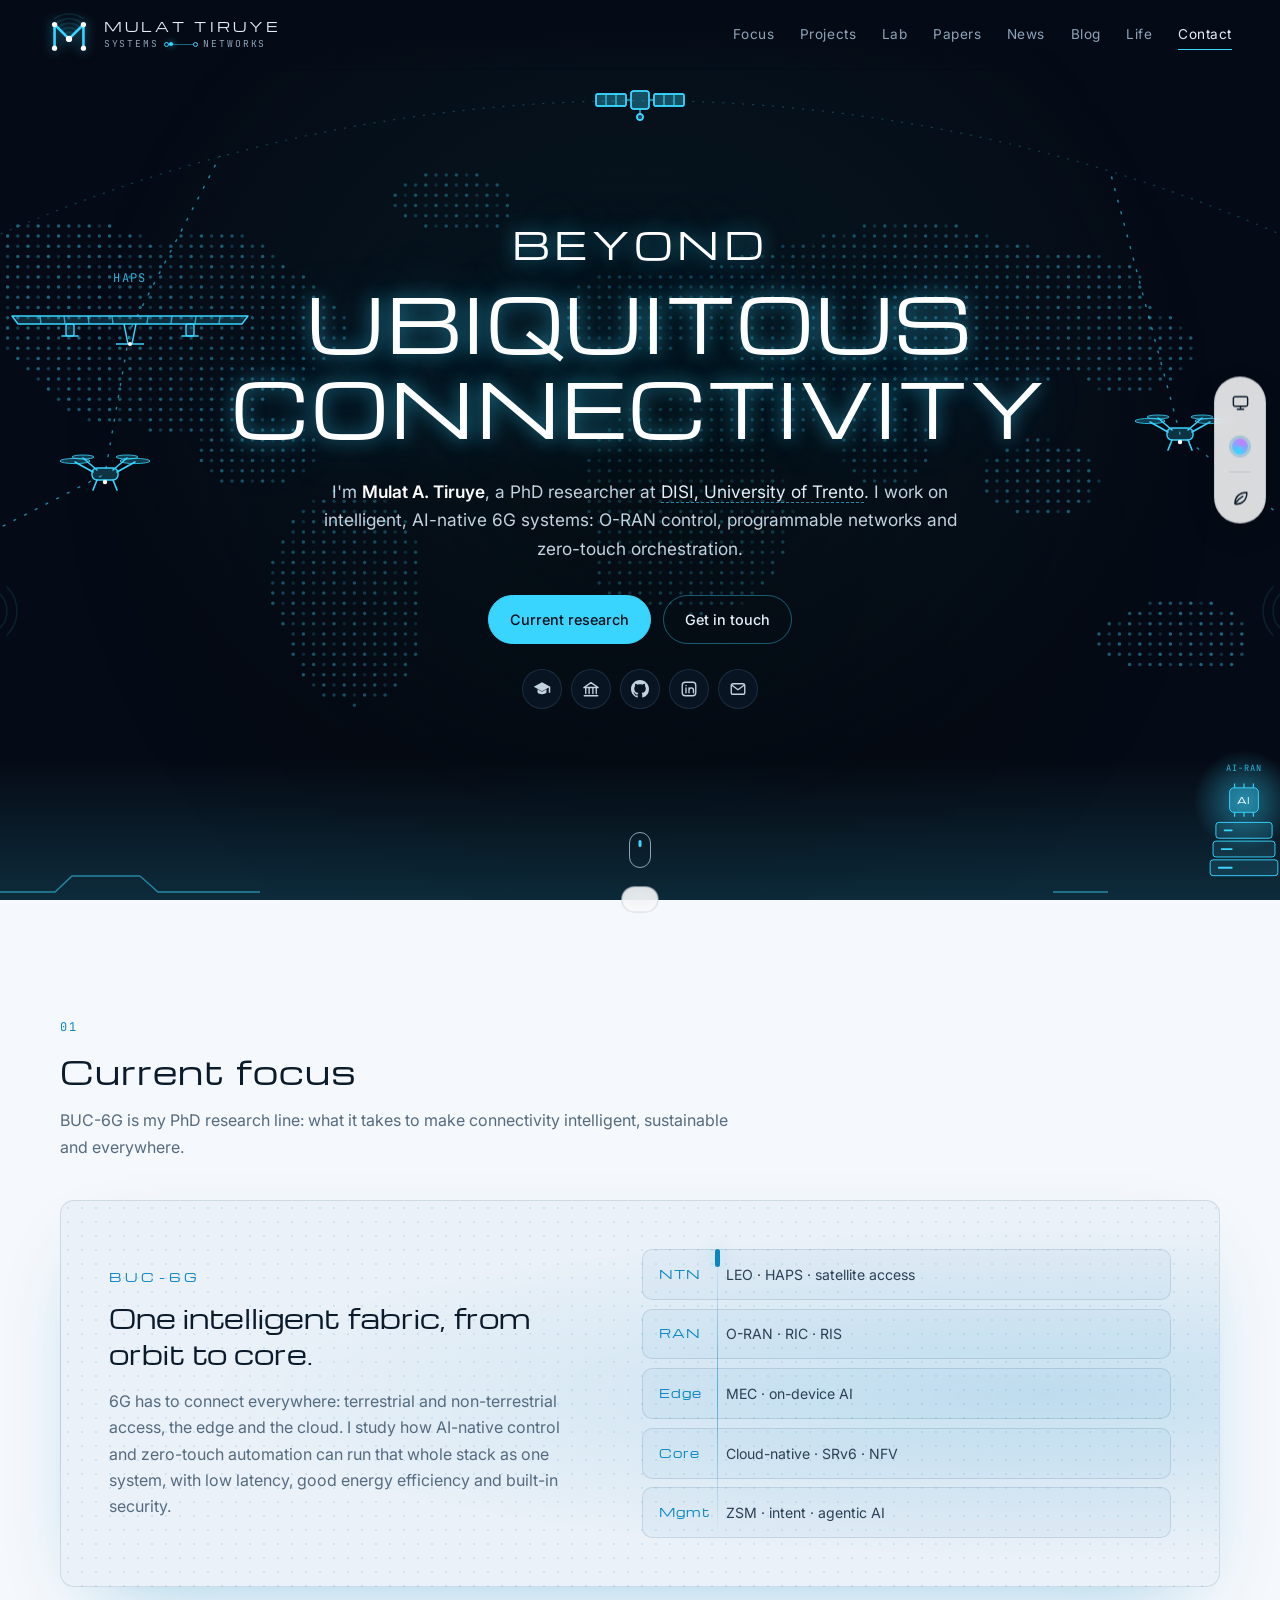
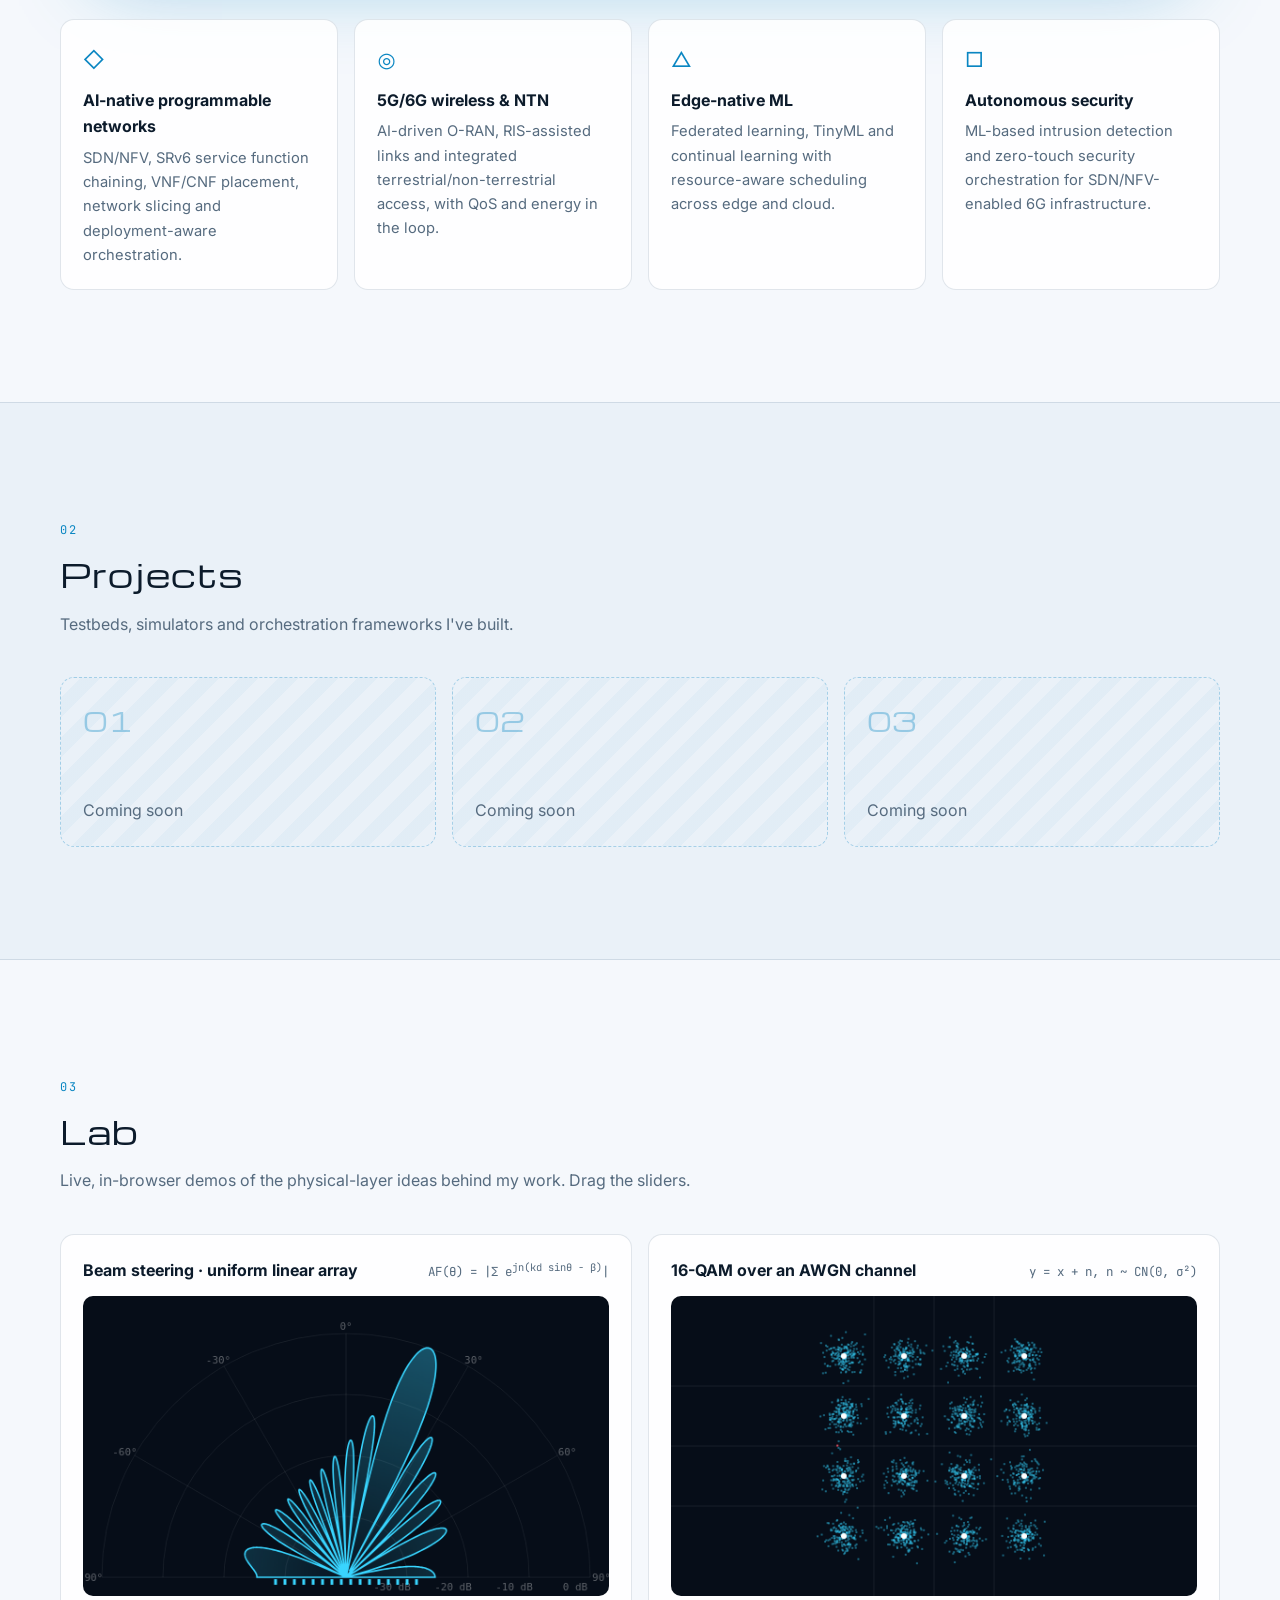
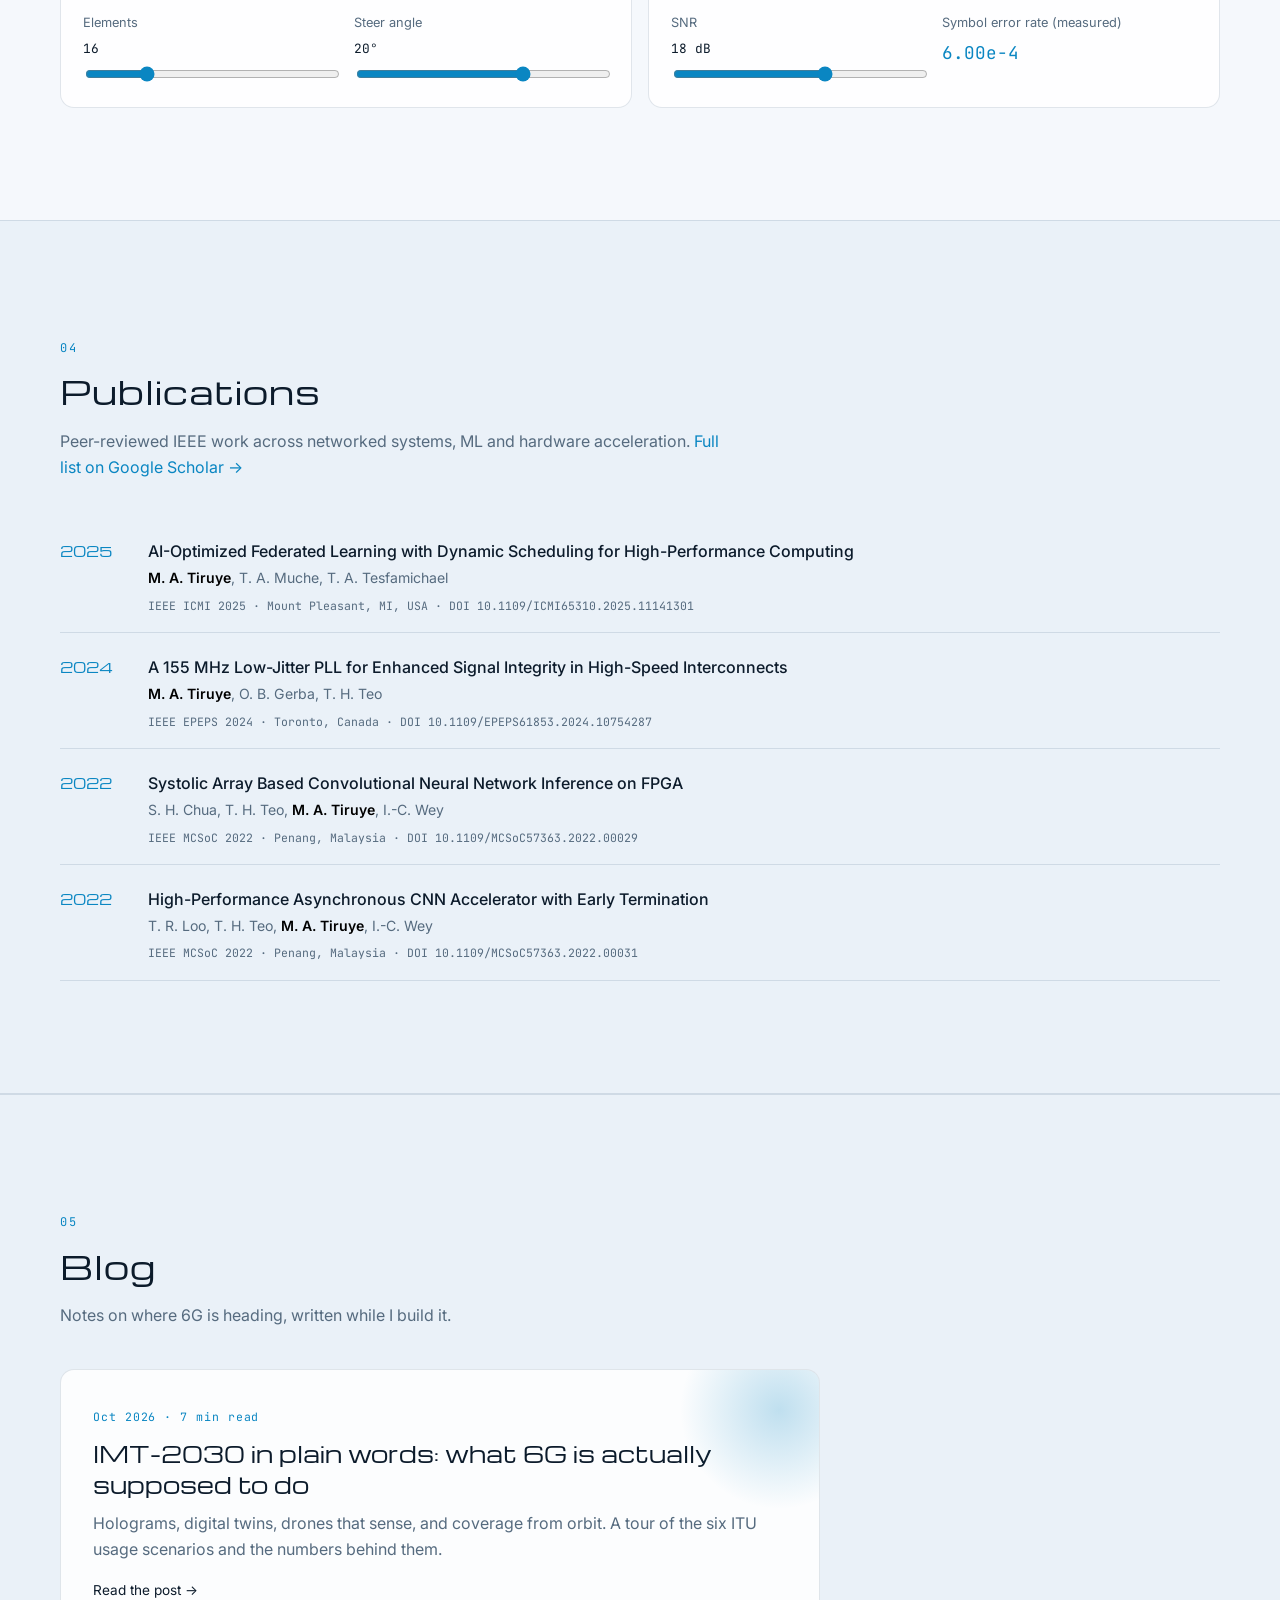
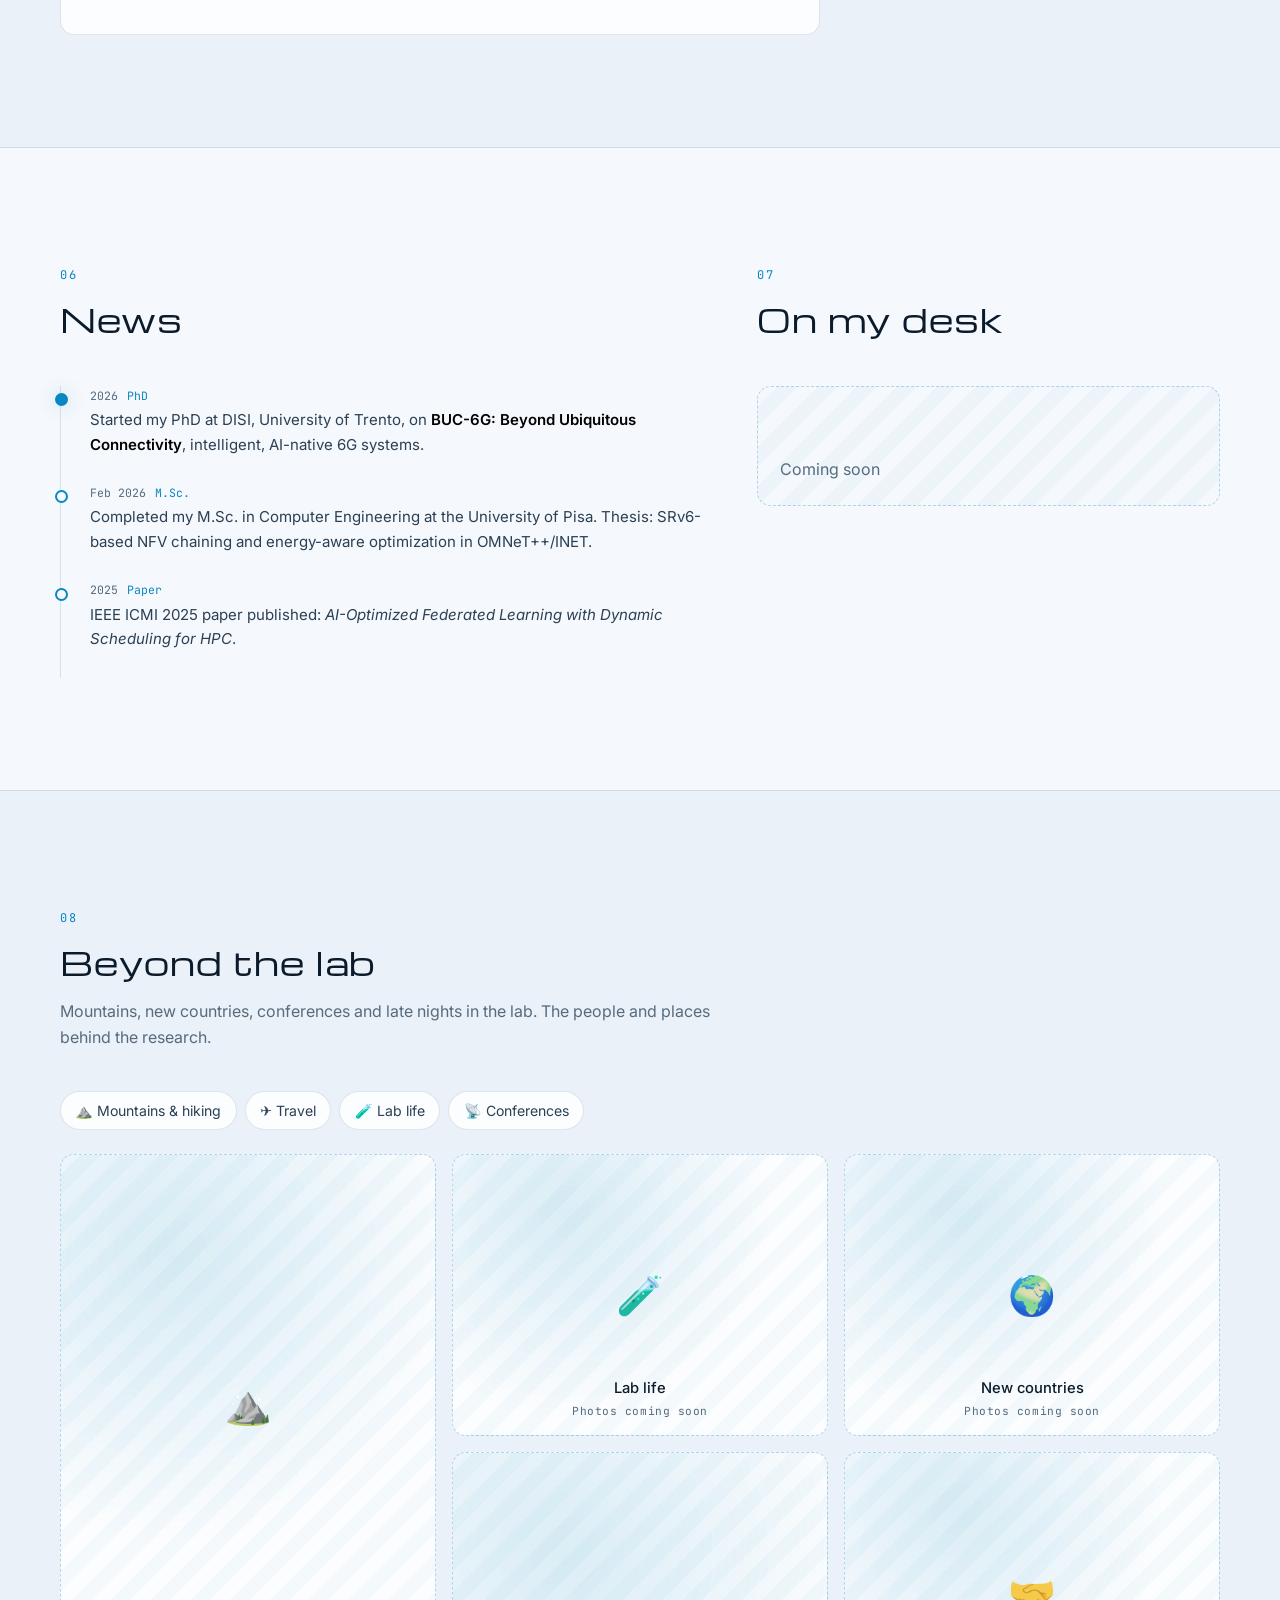
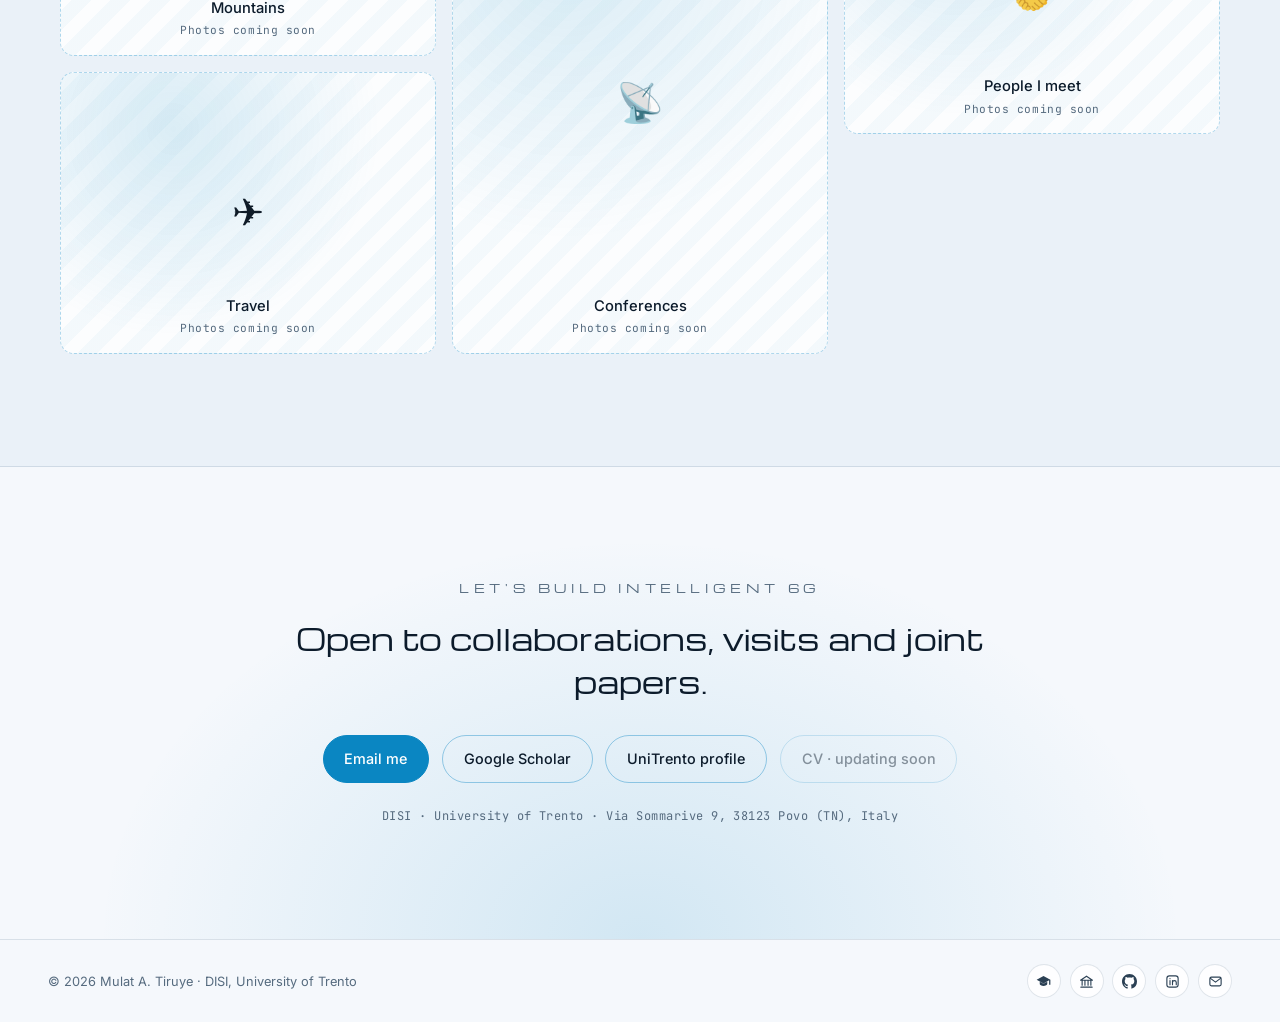
==== commit a65c7697: "Add Person structured data, sitemap; pause sky scene off screen - schema.org Person JSON-LD (affilia" ====
--- a/index.html
+++ b/index.html
@@ -28,6 +28,46 @@
       d.dataset.theme = mode === "system" ? (matchMedia("(prefers-color-scheme: light)").matches ? "light" : "dark") : mode;
     })();
   </script>
+  <script type="application/ld+json">
+{
+  "@context": "https://schema.org",
+  "@type": "Person",
+  "name": "Mulat Ayinet Tiruye",
+  "alternateName": "Mulat A. Tiruye",
+  "url": "https://matcompute.vercel.app/",
+  "image": "https://matcompute.vercel.app/assets/og.png",
+  "jobTitle": "PhD Researcher",
+  "affiliation": {
+    "@type": "CollegeOrUniversity",
+    "name": "University of Trento",
+    "department": {
+      "@type": "Organization",
+      "name": "Department of Information Engineering and Computer Science (DISI)"
+    }
+  },
+  "alumniOf": [
+    {
+      "@type": "CollegeOrUniversity",
+      "name": "University of Pisa"
+    }
+  ],
+  "knowsAbout": [
+    "6G",
+    "AI-native networks",
+    "O-RAN",
+    "Non-terrestrial networks",
+    "Zero-touch network management",
+    "SRv6",
+    "Network function virtualization"
+  ],
+  "sameAs": [
+    "https://scholar.google.com/citations?user=xhxqo1QAAAAJ",
+    "https://webapps.unitn.it/du/it/Persona/PER0316885",
+    "https://github.com/matcompute",
+    "https://www.linkedin.com/in/mulat1221"
+  ]
+}
+  </script>
 </head>
 <body>
   <svg width="0" height="0" style="position:absolute" aria-hidden="true">
--- a/styles.css
+++ b/styles.css
@@ -559,3 +559,6 @@
 .lb-nav.prev { left: 18px; } .lb-nav.next { right: 18px; }
 .lb-close:hover, .lb-nav:hover { background: rgba(var(--accent-rgb), 0.3); border-color: var(--accent); }
 @media (max-width: 600px) { .lb-nav { top: auto; bottom: 22px; transform: none; } .lb-nav.prev { left: calc(50% - 60px); } .lb-nav.next { right: calc(50% - 60px); } }
+
+/* pause the sky scene while it is off screen (saves CPU/GPU and battery) */
+.sky.paused *, .sky.paused { animation-play-state: paused !important; }
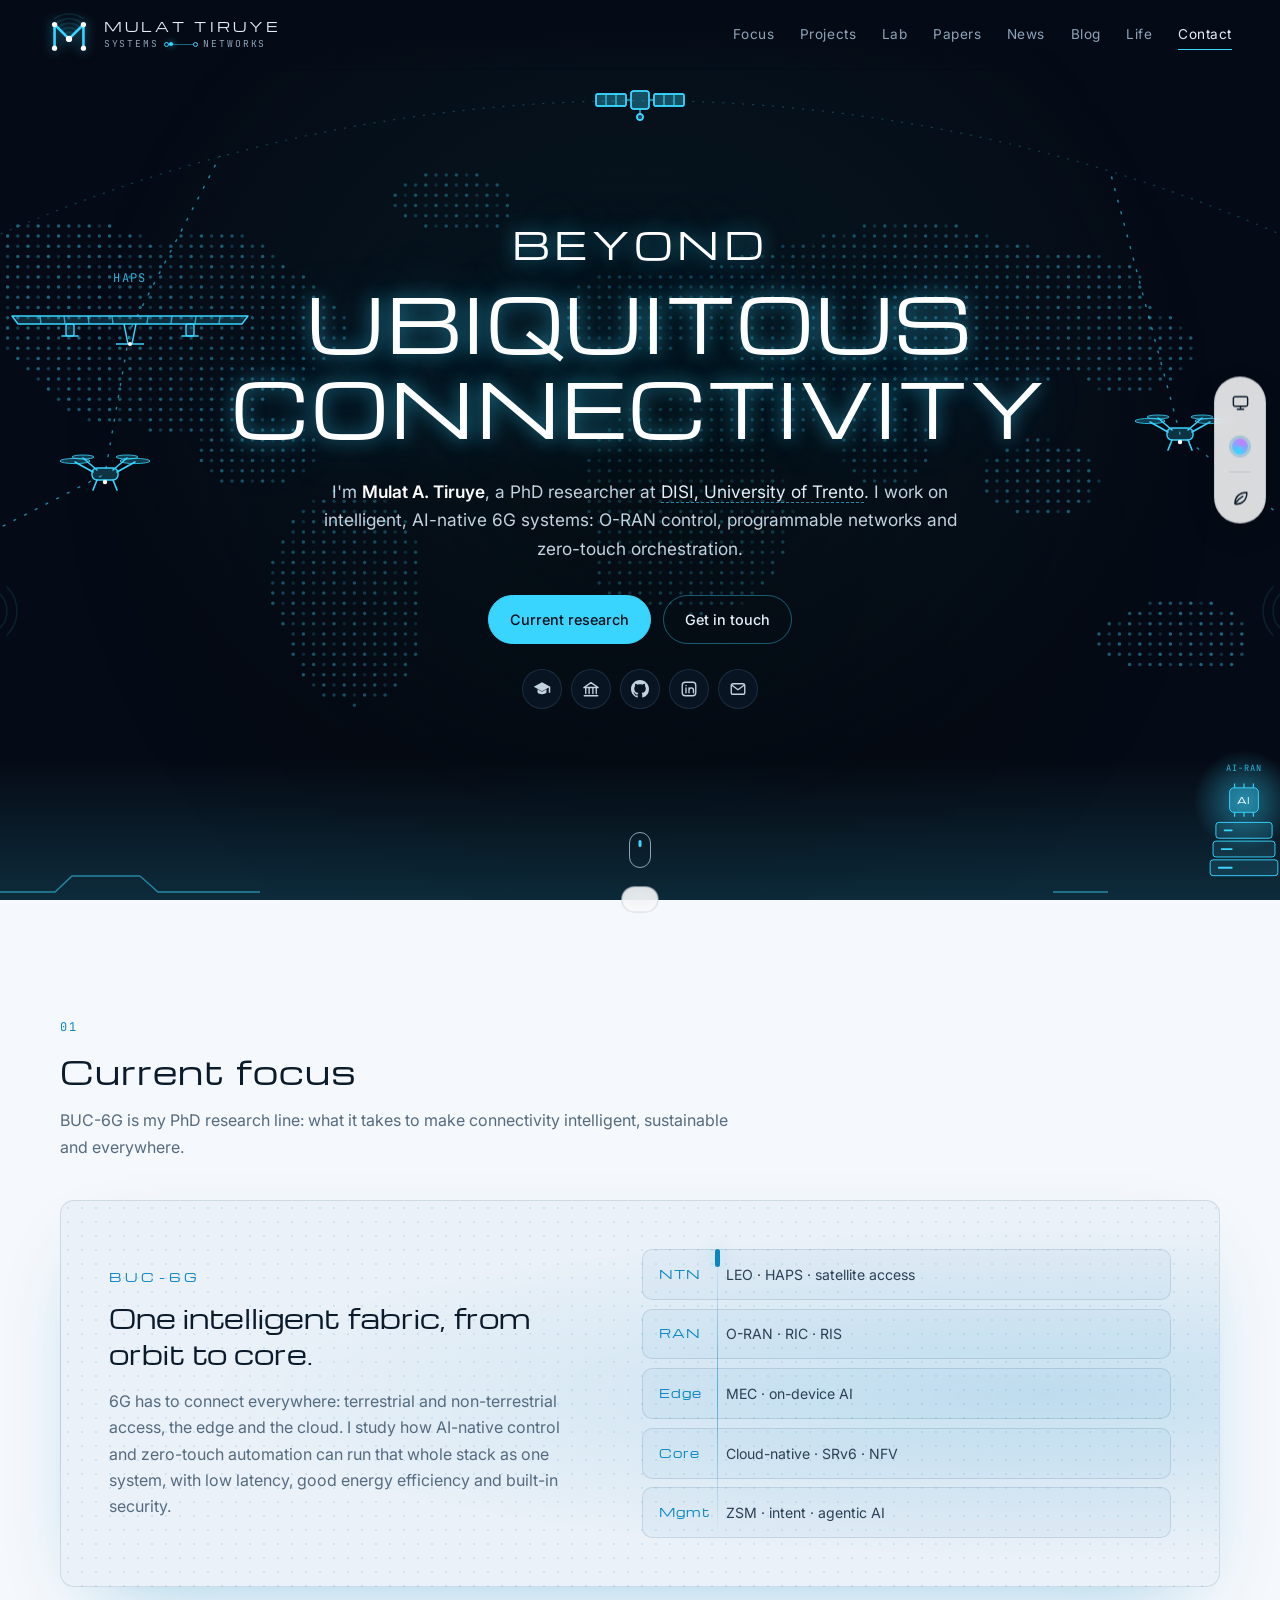
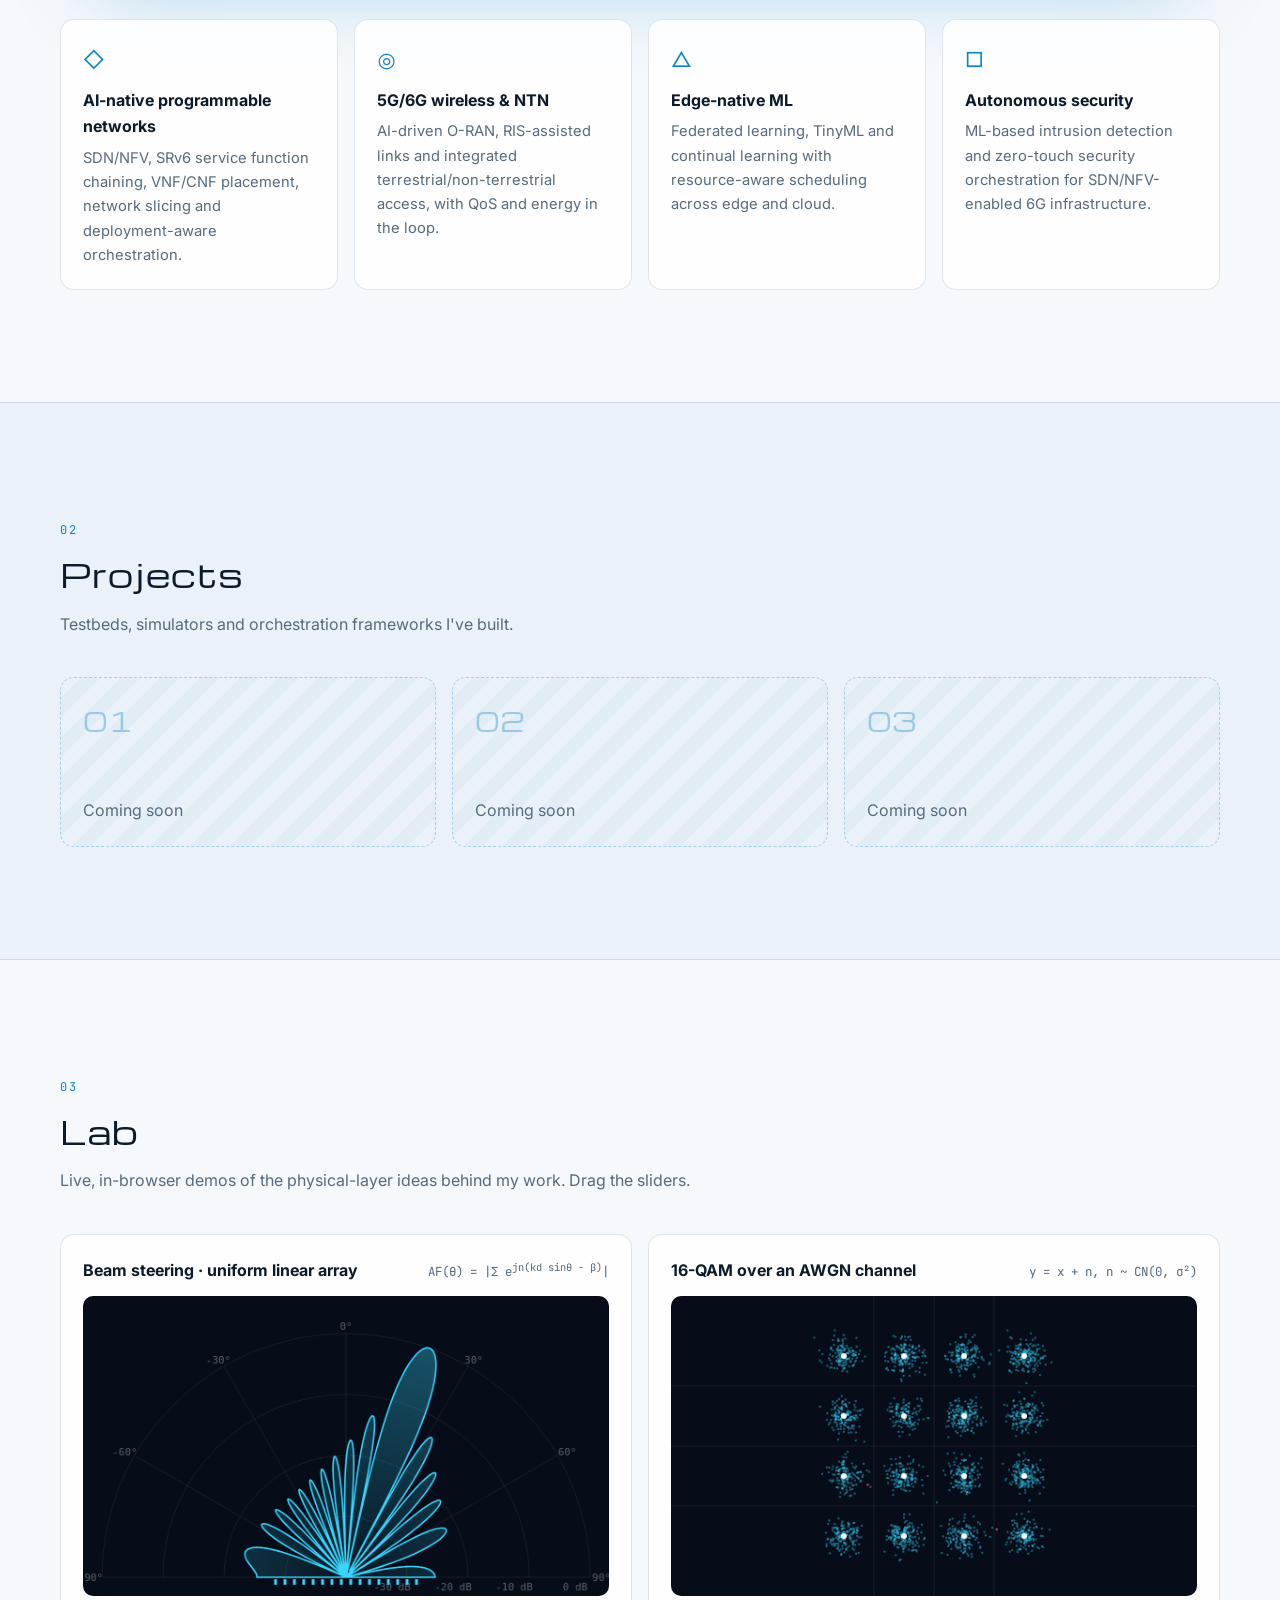
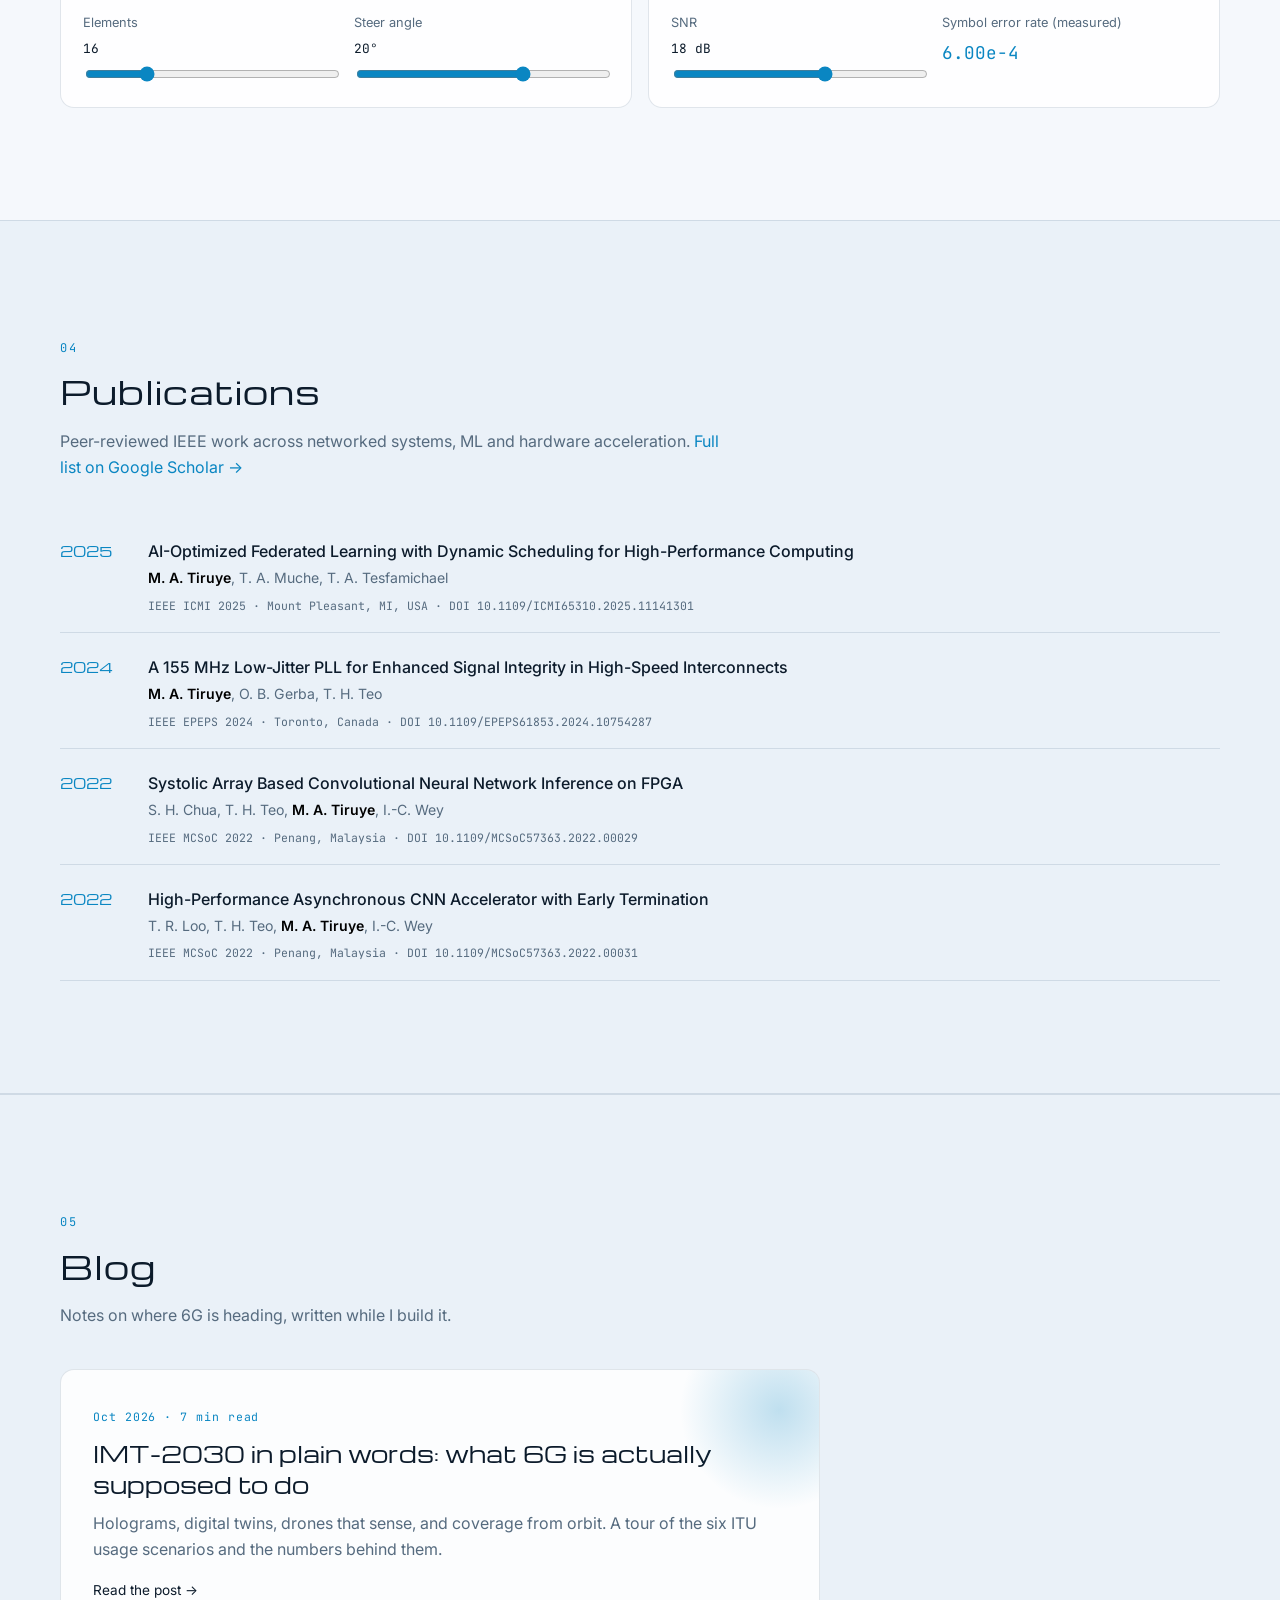
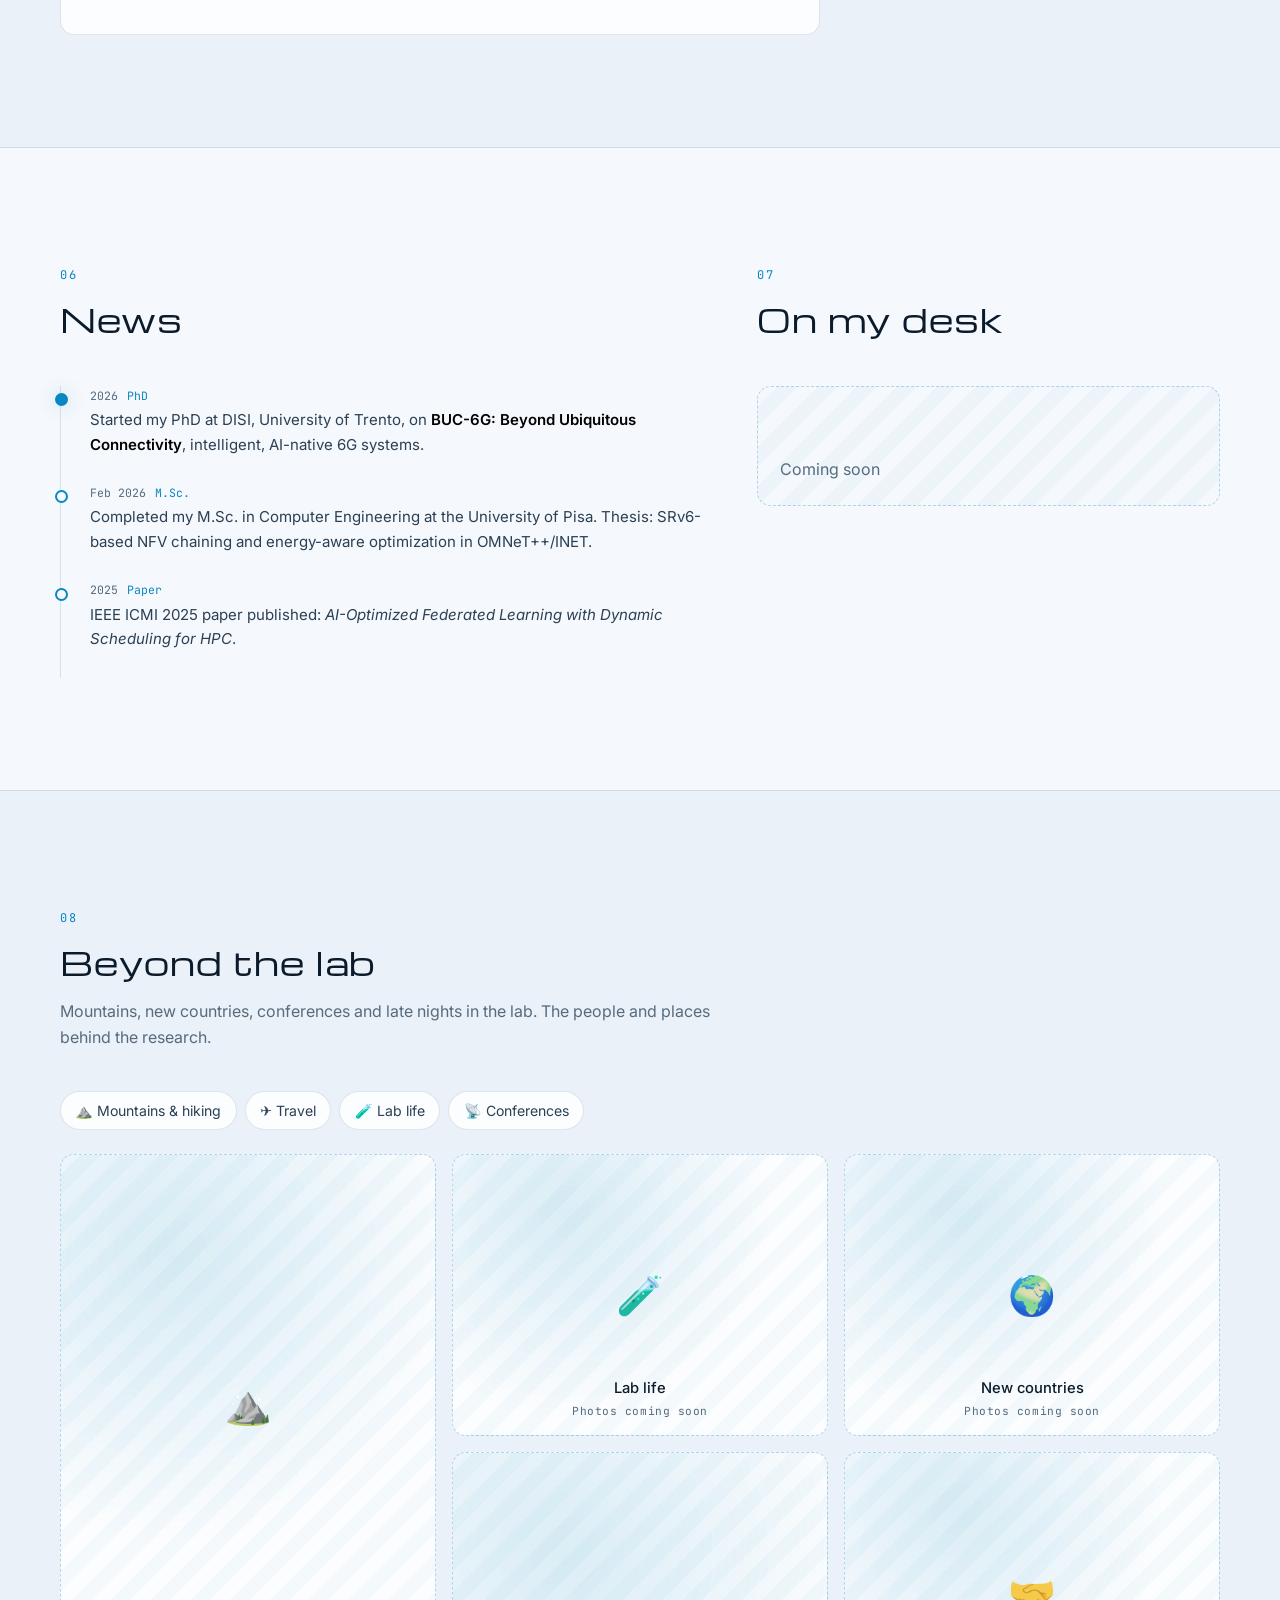
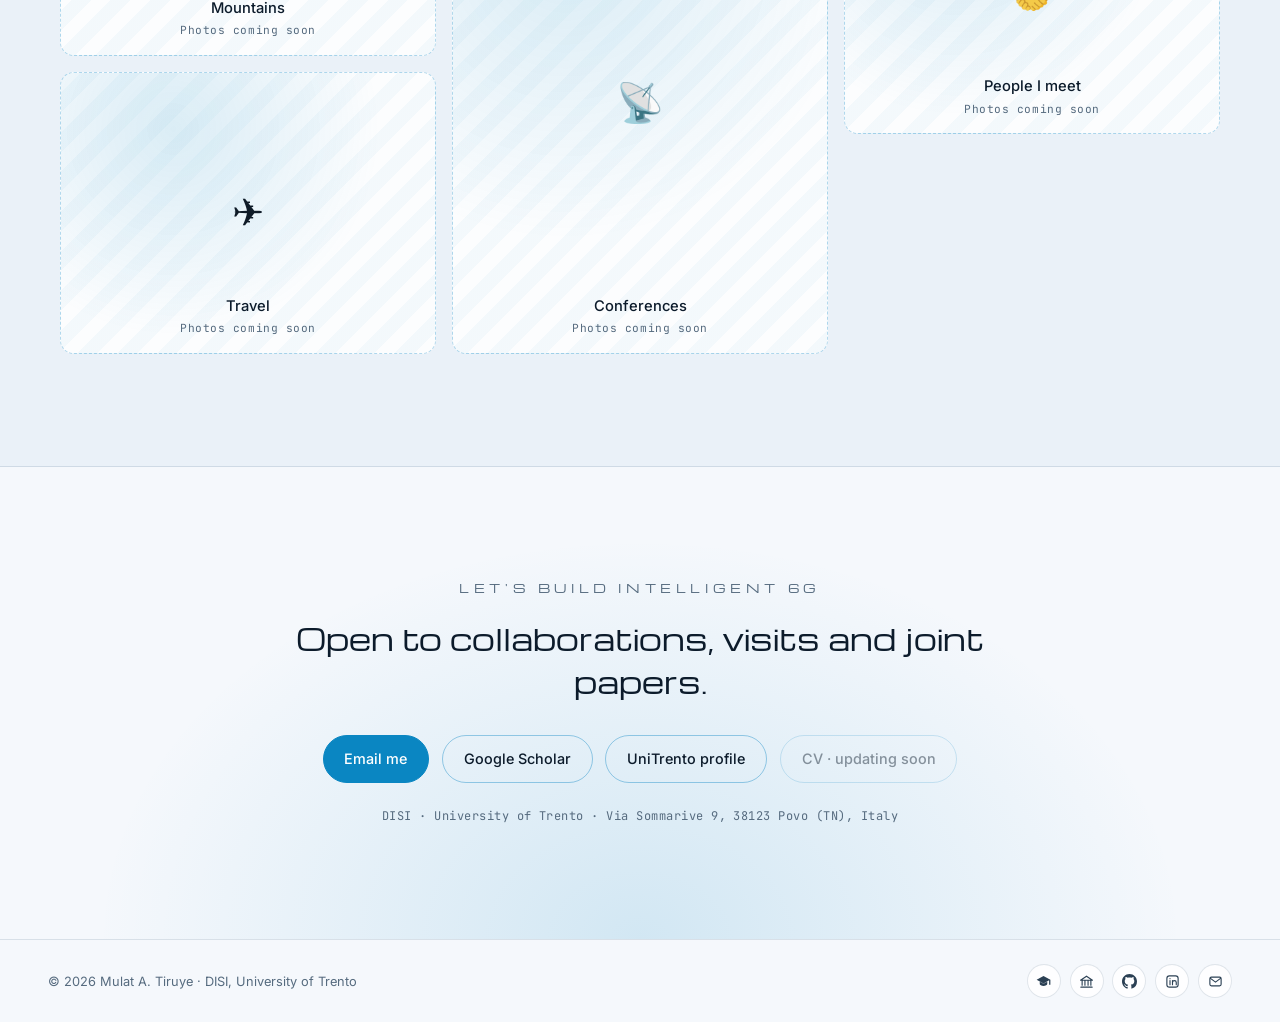
==== commit fce81ecc: "Add Google Search Console verification tag Co-Authored-By: Claude Opus 5.5 <noreply@anthropic.com>" ====
--- a/index.html
+++ b/index.html
@@ -5,6 +5,7 @@
   <meta name="viewport" content="width=device-width, initial-scale=1" />
   <title>Mulat A. Tiruye · 6G Systems & Networks</title>
   <meta name="description" content="Mulat A. Tiruye, PhD researcher at DISI, University of Trento. AI-native 6G, O-RAN, programmable networks, zero-touch orchestration." />
+  <meta name="google-site-verification" content="GVMOQ6J701_khd-GMXSquylnEwowq-lfG_y2ReAdHNA" />
   <meta name="theme-color" content="#050b16" />
   <meta property="og:title" content="Mulat A. Tiruye · Beyond Ubiquitous Connectivity" />
   <meta property="og:description" content="PhD research on intelligent, AI-native 6G systems and networks." />
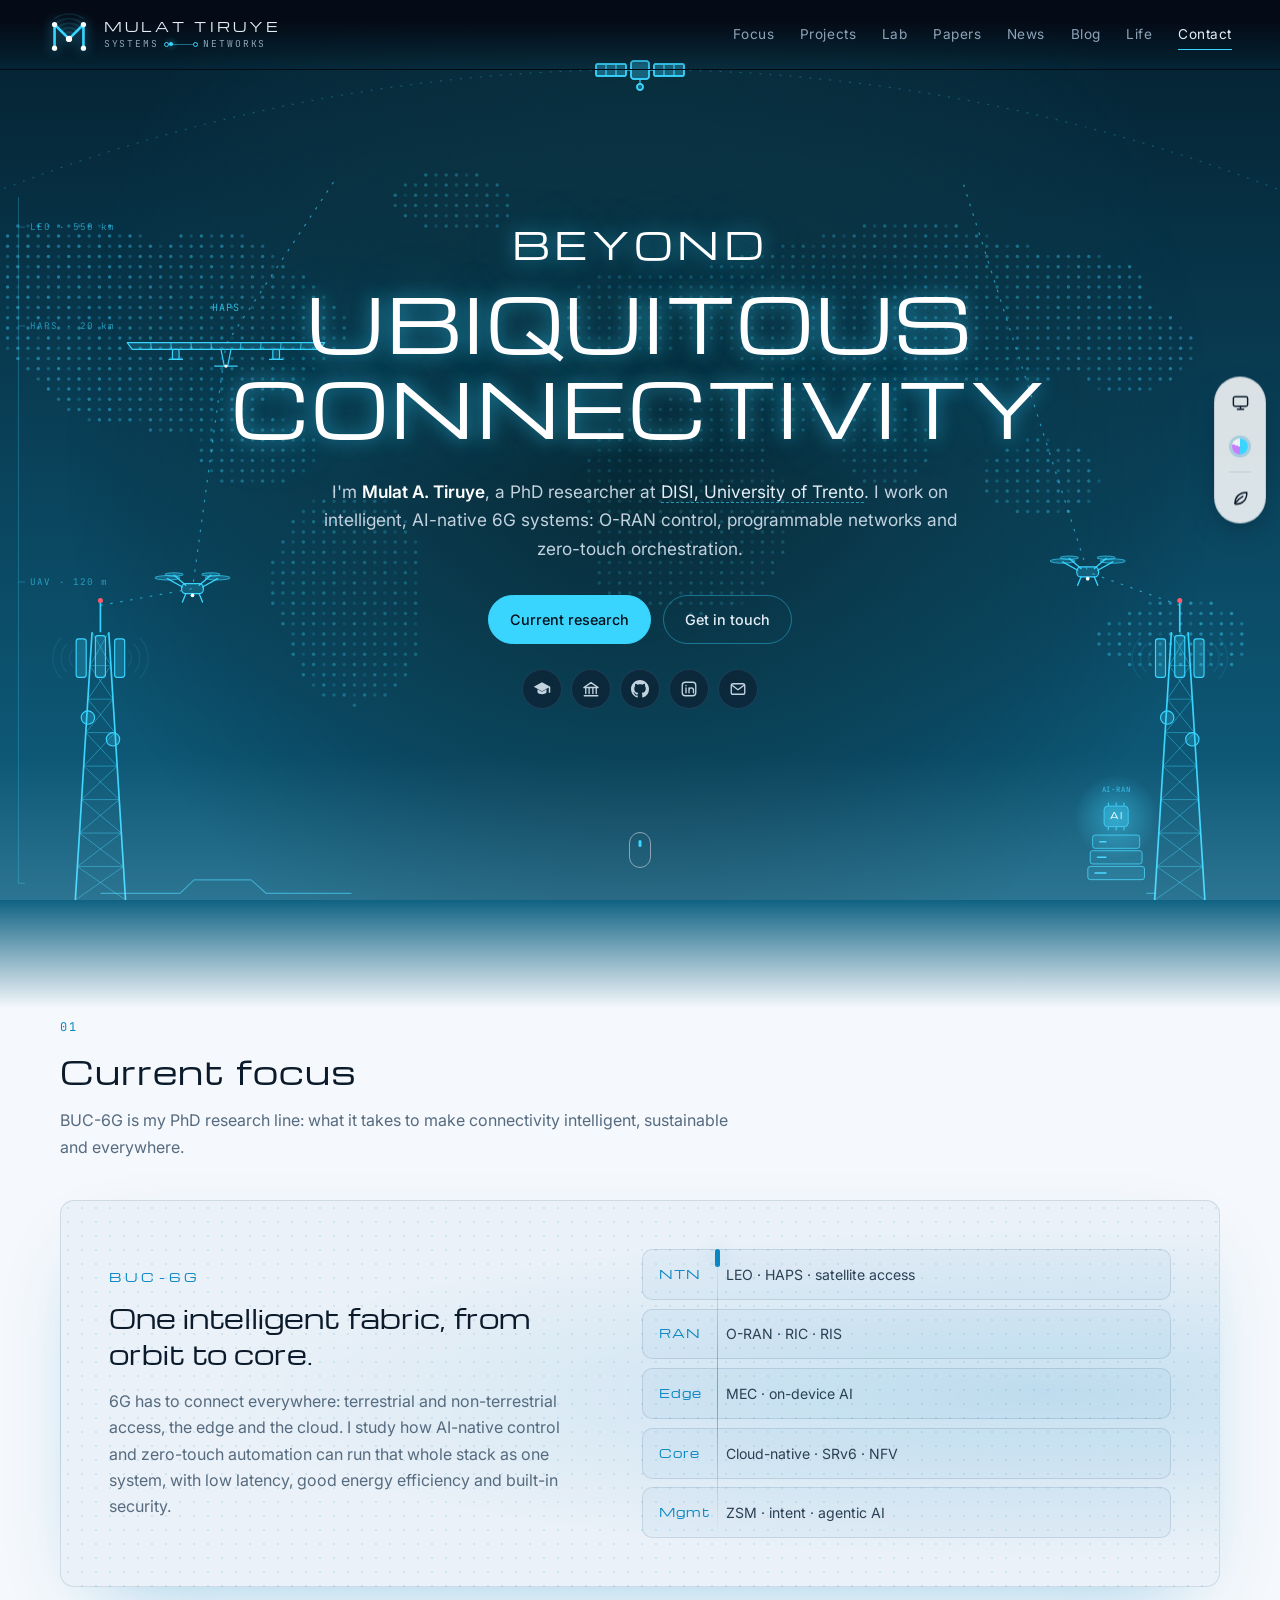
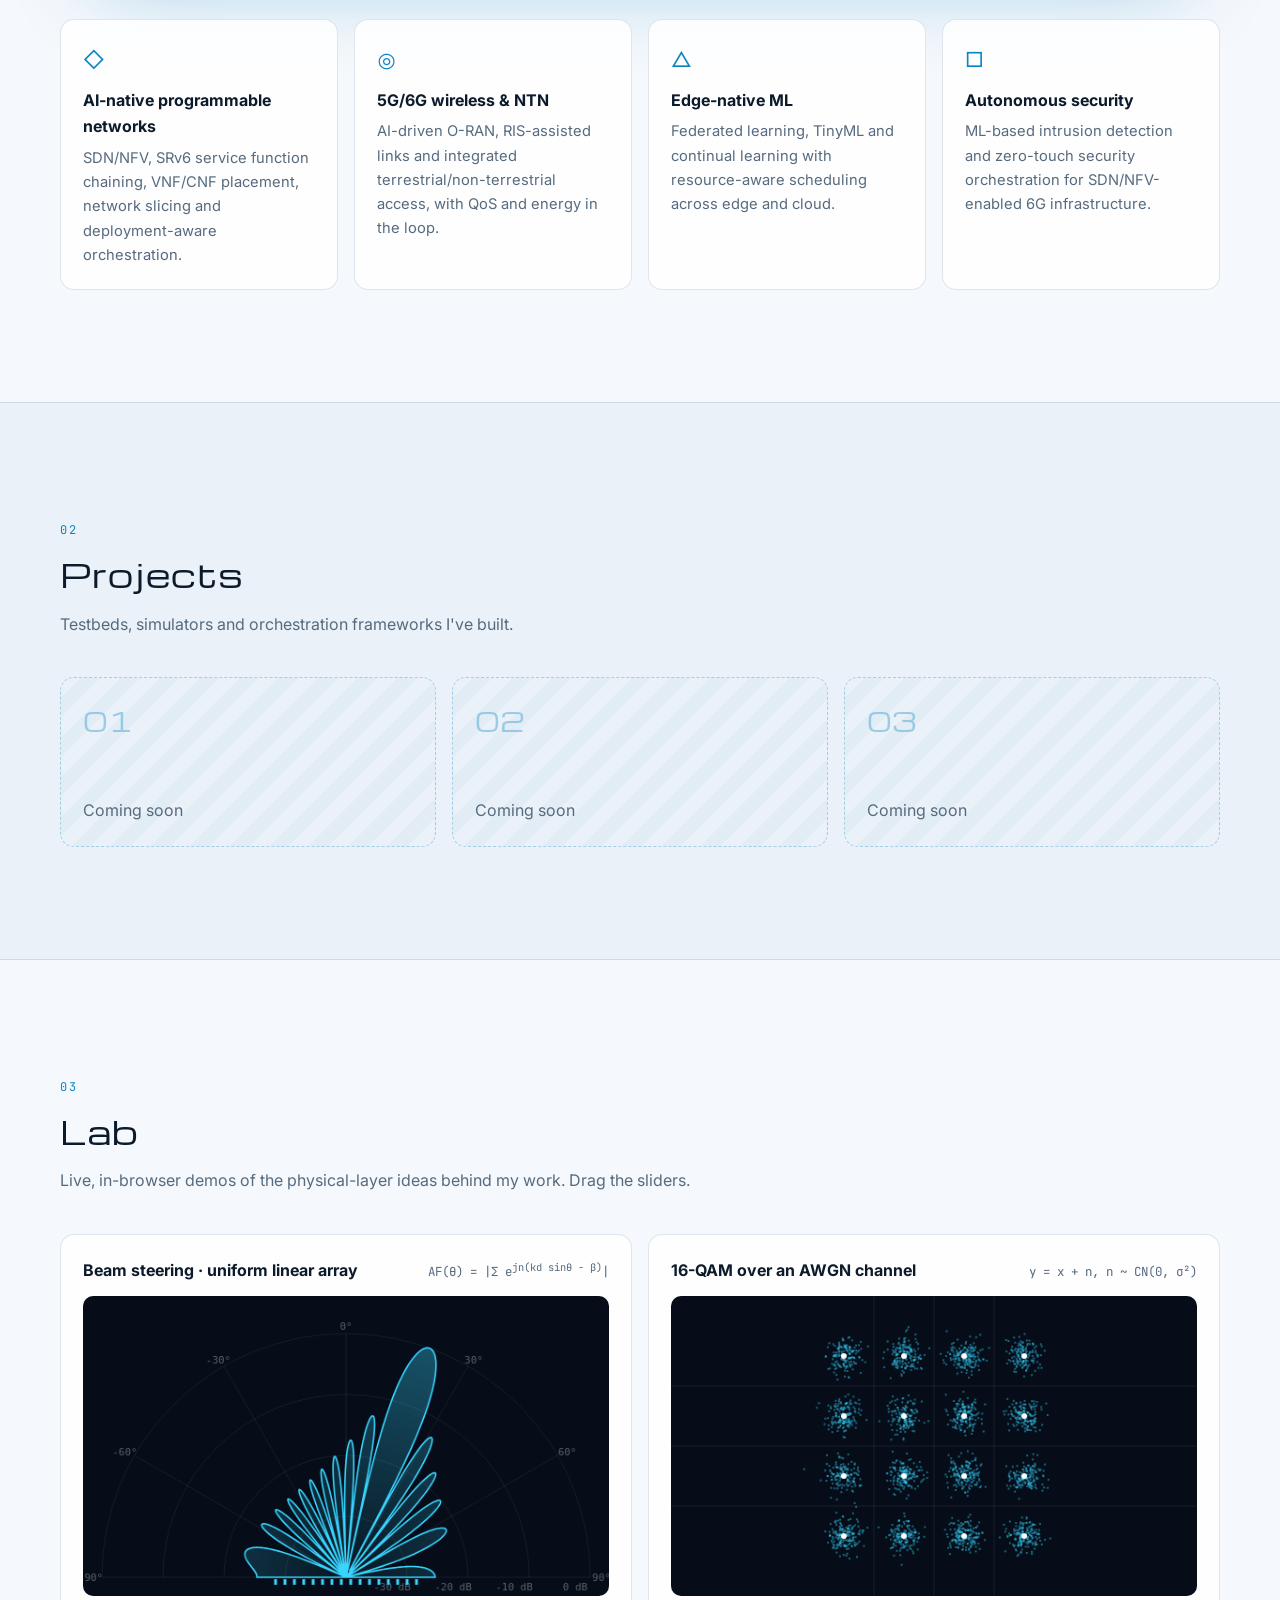
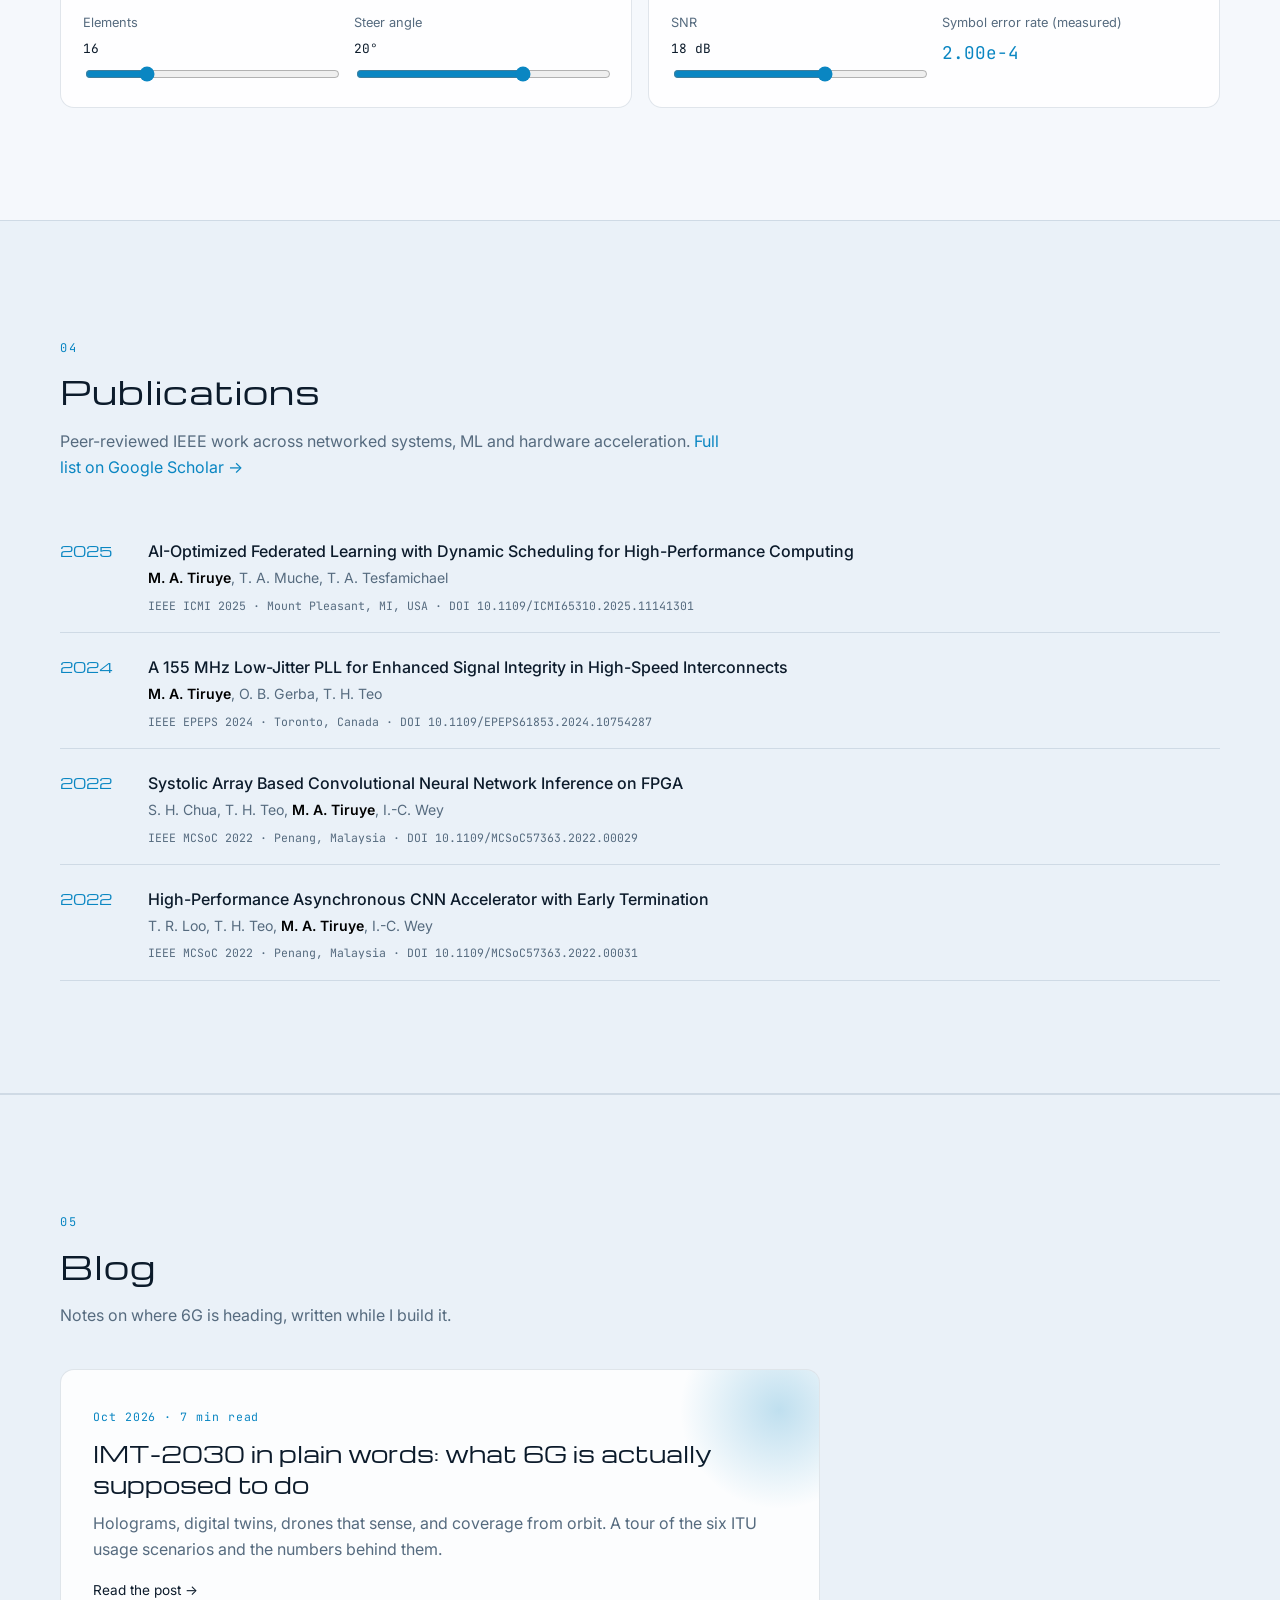
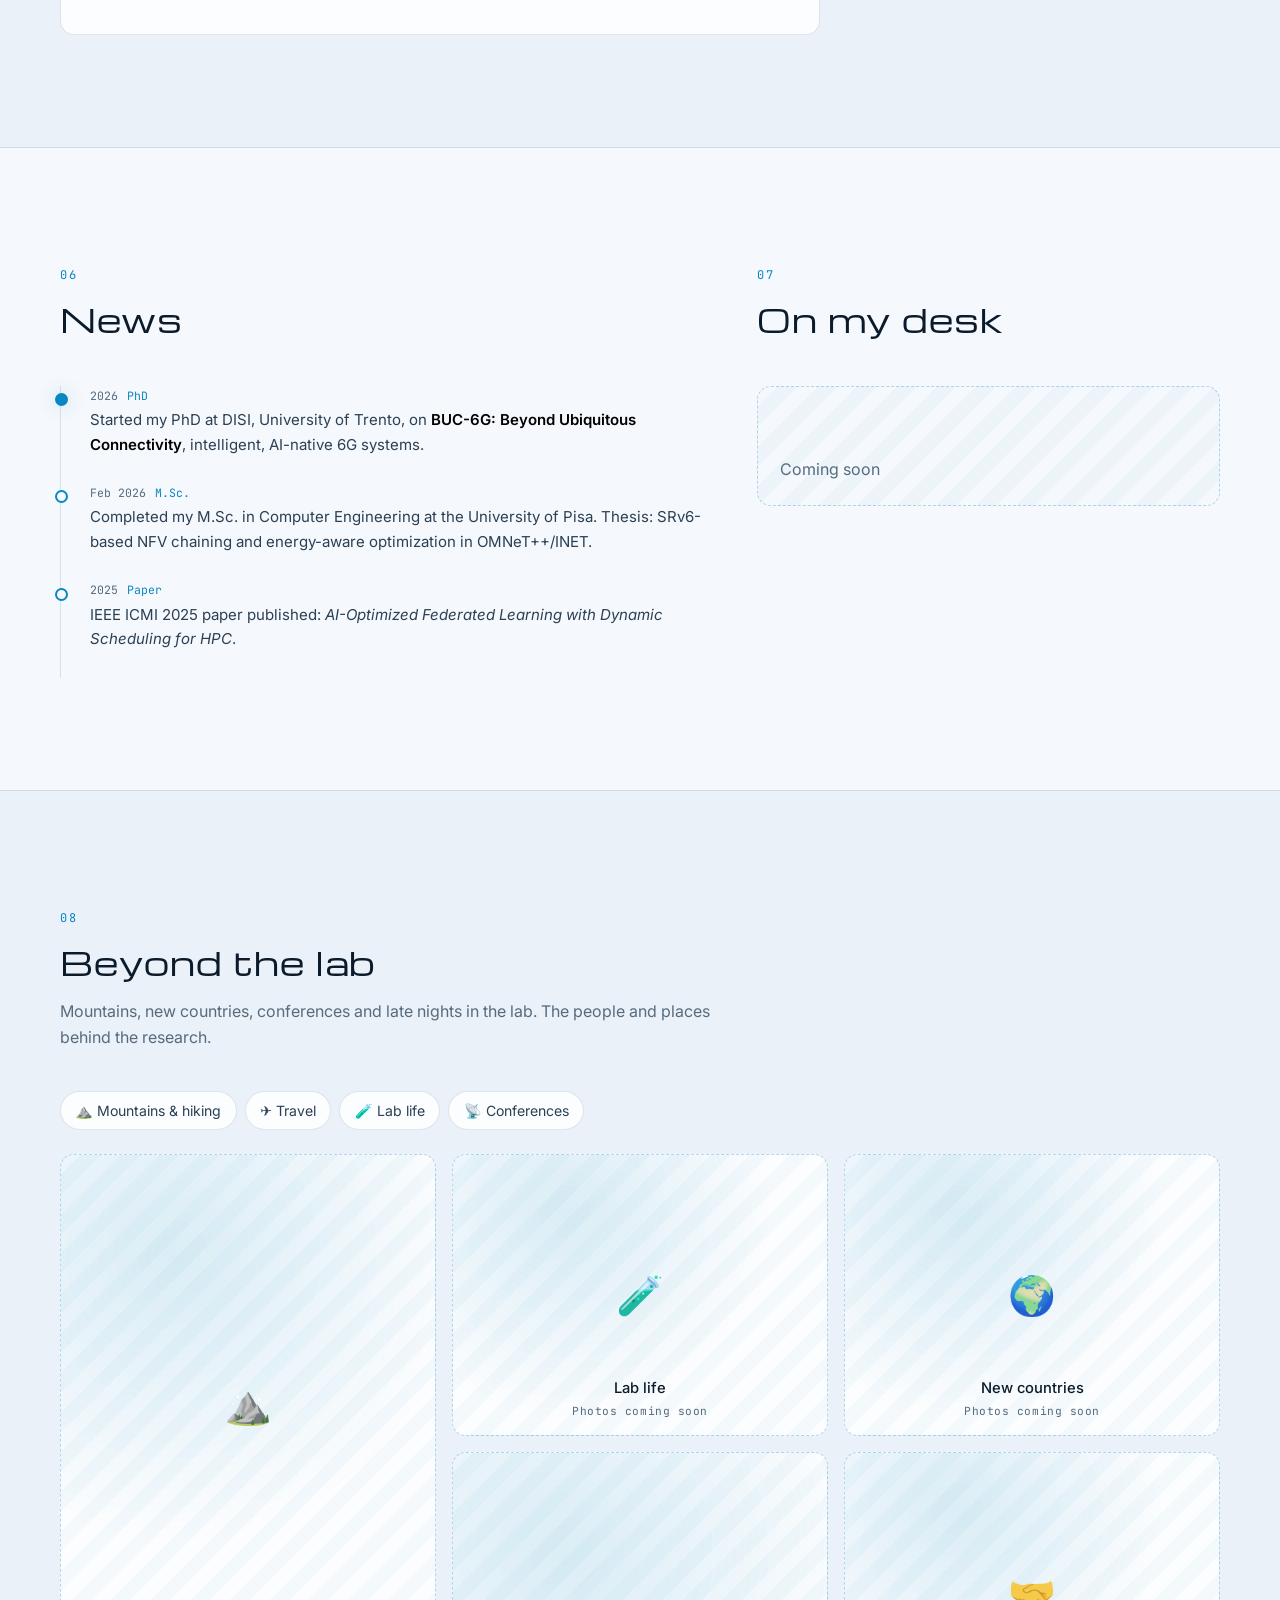
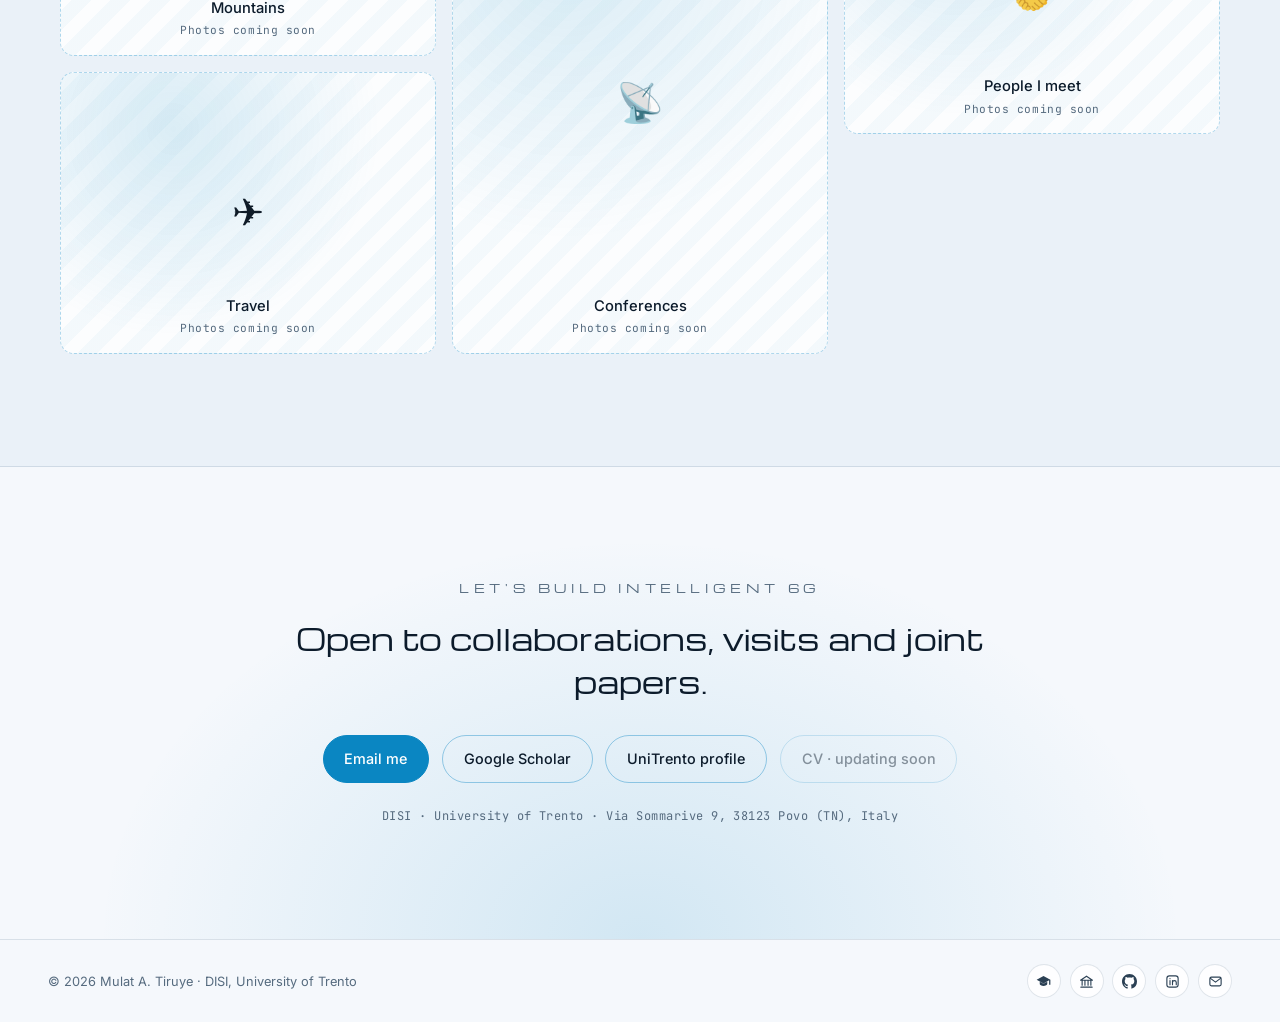
==== commit 433bed35: "Hero: edge-pinned scene layers, AI-RAN style light hero, fixes - Split the sky scene into a full-wid" ====
--- a/index.html
+++ b/index.html
@@ -111,7 +111,7 @@
   <!-- HERO -->
   <section class="hero force-dark" id="top">
     <canvas id="heroCanvas" aria-hidden="true"></canvas>
-    <svg id="sky" class="sky" viewBox="0 0 1600 900" preserveAspectRatio="xMidYMax slice" aria-hidden="true">
+    <svg id="sky" class="sky sky-full" viewBox="0 0 1600 900" preserveAspectRatio="xMidYMin slice" aria-hidden="true">
       <defs>
         <linearGradient id="horizon" x1="0" y1="0" x2="0" y2="1">
           <stop offset="0" stop-color="currentColor" stop-opacity="0"/>
@@ -168,49 +168,41 @@
           </g>
         </symbol>
       </defs>
-
-      <!-- altitude ruler -->
+      <!-- LEO orbit (top of the sky) + satellites -->
+      <path class="orbit" d="M0 262A1760 1760 0 0 1 1600 262"/>
+      <g class="orbiter">
+        <use href="#sat" x="750" y="50" width="100" height="40"/>
+      </g>
+      <g class="orbiter late">
+        <use href="#sat" x="750" y="50" width="100" height="40"/>
+      </g>
+    </svg>
+    <!-- left edge: ruler, HAPS, UAV, tower (scales with height, pinned left) -->
+    <svg class="sky sky-side left" viewBox="0 0 520 900" preserveAspectRatio="xMinYMax meet" aria-hidden="true">
       <g class="ruler">
-        <path d="M22 70V880"/>
-        <path d="M22 118h8M22 318h8M22 470h8M22 880h8"/>
-        <text x="36" y="122">LEO · 550 km</text>
-        <text x="36" y="322">HAPS · 20 km</text>
-        <text x="36" y="474">UAV · 120 m</text>
-      </g>
-
-      <!-- LEO orbit + satellites with spot beams -->
-      <path class="orbit" d="M0 315A1600 1600 0 0 1 1600 315"/>
-      <g class="orbiter">
-        <use href="#sat" x="750" y="80" width="100" height="40"/>
-      </g>
-      <g class="orbiter late">
-        <use href="#sat" x="750" y="80" width="100" height="40"/>
-      </g>
-
-      <!-- data links: ground → air → stratosphere → space -->
+        <path d="M22 60V880"/>
+        <path d="M22 96h8M22 214h8M22 520h8M22 880h8"/>
+        <text x="36" y="100">LEO · 550 km</text>
+        <text x="36" y="218">HAPS · 20 km</text>
+        <text x="36" y="524">UAV · 120 m</text>
+      </g>
       <g class="links">
-        <path d="M120 548 265 474 290 330 380 156"/>
-        <path d="M1480 548 1340 434 1270 171"/>
-      </g>
-
-      <!-- HAPS -->
-      <g class="float slow"><use href="#haps" x="160" y="278" width="260" height="80"/></g>
-      <text class="tag" x="290" y="282">HAPS</text>
-
-      <!-- drones -->
-      <g class="float"><use href="#drone" x="215" y="444" width="100" height="60"/></g>
-      <g class="float late"><use href="#drone" x="1290" y="404" width="100" height="60"/></g>
-
-      <!-- ground: horizon, traces, towers, AI-RAN edge -->
-      <rect class="horizon" x="0" y="760" width="1600" height="140"/>
-      <g class="traces">
-        <path d="M120 892H215L232 876H300M300 876 318 892H420"/>
-        <path d="M1452 892H1440"/>
-        <path d="M1213 892H1268"/>
-      </g>
+        <path d="M120 548 230 528 270 236 400 40"/>
+      </g>
+      <g class="float slow"><use href="#haps" x="140" y="196" width="260" height="80"/></g>
+      <text class="tag" x="270" y="196">HAPS</text>
+      <g class="float"><use href="#drone" x="180" y="498" width="100" height="60"/></g>
+      <g class="traces"><path d="M120 892H215L232 876H300M300 876 318 892H420"/></g>
       <g class="tower"><use href="#tower" x="60" y="540" width="120" height="360"/></g>
+    </svg>
+    <!-- right edge: UAV, tower, AI-RAN edge (scales with height, pinned right) -->
+    <svg class="sky sky-side right" viewBox="1080 0 520 900" preserveAspectRatio="xMaxYMax meet" aria-hidden="true">
+      <g class="links">
+        <path d="M1480 548 1370 508 1220 40"/>
+      </g>
+      <g class="float late"><use href="#drone" x="1320" y="478" width="100" height="60"/></g>
+      <g class="traces"><path d="M1452 892H1440"/></g>
       <g class="tower"><use href="#tower" x="1420" y="540" width="120" height="360"/></g>
-
       <g transform="translate(1404 880) scale(.72) translate(-1325 -880)">
       <g class="edge">
         <circle cx="1325" cy="770" r="70" fill="url(#halo)"/>
@@ -248,6 +240,8 @@
     </div>
     <a class="scroll-cue" href="#focus" aria-label="Scroll down"></a>
   </section>
+
+  <div class="hero-fade" aria-hidden="true"></div>
 
   <!-- CURRENT FOCUS -->
   <section class="section" id="focus">
--- a/styles.css
+++ b/styles.css
@@ -28,6 +28,17 @@
   --accent-rgb: 199, 125, 255;
 }
 
+html[data-accent="mono"] {
+  --bg: #09090b;
+  --bg-2: #111114;
+  --surface: rgba(30, 30, 34, 0.6);
+  --line: rgba(255, 255, 255, 0.11);
+  --accent: #eef1f5;
+  --accent-rgb: 238, 241, 245;
+  --on-accent: #0a0a0b;
+  --glow: 0 0 22px rgba(255, 255, 255, 0.28);
+}
+
 /* light theme (hero + instrument screens stay dark via .force-dark) */
 html[data-theme="light"] {
   --bg: #f5f8fc;
@@ -61,6 +72,21 @@
 html[data-theme="light"][data-accent="violet"] .force-dark {
   --bg: #0b0716; --bg-2: #120b22; --surface: rgba(34, 18, 52, 0.6); --line: rgba(200, 140, 255, 0.15);
   --accent: #c77dff; --accent-rgb: 199, 125, 255;
+}
+
+html[data-theme="light"][data-accent="mono"] {
+  --bg: #fafafa;
+  --bg-2: #f1f1f3;
+  --line: rgba(0, 0, 0, 0.1);
+  --accent: #18181b;
+  --accent-rgb: 24, 24, 27;
+  --on-accent: #ffffff;
+  --glow: 0 0 16px rgba(0, 0, 0, 0.12);
+}
+html[data-theme="light"][data-accent="mono"] .force-dark {
+  --bg: #09090b; --bg-2: #111114; --surface: rgba(30, 30, 34, 0.6); --line: rgba(255, 255, 255, 0.11);
+  --accent: #eef1f5; --accent-rgb: 238, 241, 245; --on-accent: #0a0a0b;
+  --glow: 0 0 22px rgba(255, 255, 255, 0.28);
 }
 
 /* ================= base ================= */
@@ -300,8 +326,9 @@
 .dock button:hover::after, .dock button:focus-visible::after { opacity: 1; transform: translateY(-50%); }
 .mode-ico { display: none; }
 html[data-mode="system"] .mode-ico.system, html[data-mode="light"] .mode-ico.light, html[data-mode="dark"] .mode-ico.dark { display: block; }
-.accent-dot { width: 16px; height: 16px; border-radius: 50%; background: conic-gradient(from 200deg, #39d5ff, #c77dff, #39d5ff); box-shadow: 0 0 0 3px rgba(var(--accent-rgb), 0.25); }
-html[data-accent="violet"] .accent-dot { background: conic-gradient(from 20deg, #c77dff, #39d5ff, #c77dff); }
+.accent-dot { width: 16px; height: 16px; border-radius: 50%; background: conic-gradient(#39d5ff 0 50%, #c77dff 50% 80%, #eef1f5 80%); box-shadow: 0 0 0 3px rgba(var(--accent-rgb), 0.25); }
+html[data-accent="violet"] .accent-dot { background: conic-gradient(#c77dff 0 50%, #eef1f5 50% 80%, #39d5ff 80%); }
+html[data-accent="mono"] .accent-dot { background: conic-gradient(#eef1f5 0 50%, #39d5ff 50% 80%, #c77dff 80%); }
 #ecoBtn .leaf { transition: transform 0.4s; }
 html[data-eco="on"] #ecoBtn { color: var(--eco); background: rgba(61, 220, 132, 0.15); box-shadow: 0 0 14px rgba(61, 220, 132, 0.35); }
 html[data-eco="on"] #ecoBtn .leaf { transform: rotate(-14deg); }
@@ -315,9 +342,10 @@
   background: var(--surface); color: var(--text); border: 1px solid var(--line);
   backdrop-filter: blur(12px); -webkit-backdrop-filter: blur(12px);
   font-size: 0.88rem; box-shadow: 0 16px 40px -16px rgba(0, 0, 0, 0.6);
-  transition: transform 0.35s cubic-bezier(.2, .9, .3, 1.3);
-}
-.toast.show { transform: translate(-50%, 0); }
+  transition: transform 0.35s cubic-bezier(.2, .9, .3, 1.3), opacity 0.25s, visibility 0.35s;
+}
+.toast { opacity: 0; visibility: hidden; }
+.toast.show { transform: translate(-50%, 0); opacity: 1; visibility: visible; }
 .toast button { border: 0; border-radius: 99px; padding: 0.3rem 0.8rem; background: var(--eco); color: #04160b; font: 600 0.78rem var(--sans); cursor: pointer; }
 
 /* reveal */
@@ -362,9 +390,10 @@
 .ruler path { stroke: rgba(var(--accent-rgb), 0.35); stroke-width: 1; fill: none; }
 .ruler text { fill: rgba(var(--accent-rgb), 0.6); font-size: 11px; }
 .orbit { fill: none; stroke: rgba(var(--accent-rgb), 0.25); stroke-width: 1.2; stroke-dasharray: 2 8; }
-.orbiter { transform-box: view-box; transform-origin: 800px 1700px; animation: orbit 70s linear infinite; }
+.orbiter { transform-box: view-box; transform-origin: 800px 1830px; animation: orbit 70s linear infinite; }
 .orbiter.late { animation-delay: -35s; }
-@keyframes orbit { from { transform: rotate(-34deg); } to { transform: rotate(34deg); } }
+@keyframes orbit { /* fade in/out at the horizon so satellites never cross the HAPS */
+  0% { transform: rotate(-28deg); opacity: 0; } 25%, 75% { opacity: 1; } 100% { transform: rotate(28deg); opacity: 0; } }
 .st-body rect, .st-body circle { fill: rgba(var(--accent-rgb), 0.18); stroke: currentColor; stroke-width: 1.4; }
 .st-body path, .hp-cells { stroke: currentColor; stroke-width: 1; fill: none; opacity: 0.7; }
 .links path { fill: none; stroke: currentColor; stroke-width: 1.4; stroke-dasharray: 3 9; opacity: 0.6; animation: flow 1.4s linear infinite; }
@@ -562,3 +591,34 @@
 
 /* pause the sky scene while it is off screen (saves CPU/GPU and battery) */
 .sky.paused *, .sky.paused { animation-play-state: paused !important; }
+
+/* ================= hero scene layout: edge-pinned side layers ================= */
+.sky-side { inset: auto; top: auto; bottom: 0; height: 100%; width: auto; aspect-ratio: 520 / 900; max-width: 34vw; }
+.sky-side.left { left: 0; }
+.sky-side.right { right: 0; }
+.hero::after { /* soft horizon glow behind the towers */
+  content: ""; position: absolute; left: 0; right: 0; bottom: 0; height: 16%; z-index: 1; pointer-events: none;
+  background: linear-gradient(transparent, rgba(var(--accent-rgb), 0.14));
+}
+@media (max-aspect-ratio: 23/20) { /* portrait / phones: keep the scene low and small */
+  .sky-side { height: 40%; max-width: 46vw; opacity: 0.85; }
+  .sky-side .ruler, .sky-side .float.slow, .sky-side .tag, .sky-side.left .links { display: none; }
+}
+
+/* ================= light theme: AI-RAN style hero ================= */
+/* deep teal sky over white page, joined by a fade band (like the AI-RAN covers) */
+html[data-theme="light"] { --hero-top: #04202f; --hero-bottom: #0f6283; }
+html[data-theme="light"][data-accent="violet"] { --hero-top: #170a2c; --hero-bottom: #55298a; }
+html[data-theme="light"][data-accent="mono"] { --hero-top: #0e0e11; --hero-bottom: #4a4b52; }
+html[data-theme="light"] .hero {
+  background:
+    radial-gradient(ellipse at 50% 35%, rgba(var(--accent-rgb), 0.22), transparent 60%),
+    linear-gradient(180deg, var(--hero-top), var(--hero-bottom));
+}
+html[data-theme="light"] .hero::after { background: linear-gradient(transparent, rgba(255, 255, 255, 0.12)); }
+.hero-fade { display: none; }
+html[data-theme="light"] .hero-fade {
+  display: block; height: clamp(70px, 12vh, 140px); margin-bottom: calc(-1 * clamp(70px, 12vh, 140px));
+  position: relative; z-index: 1; pointer-events: none;
+  background: linear-gradient(var(--hero-bottom), var(--bg));
+}
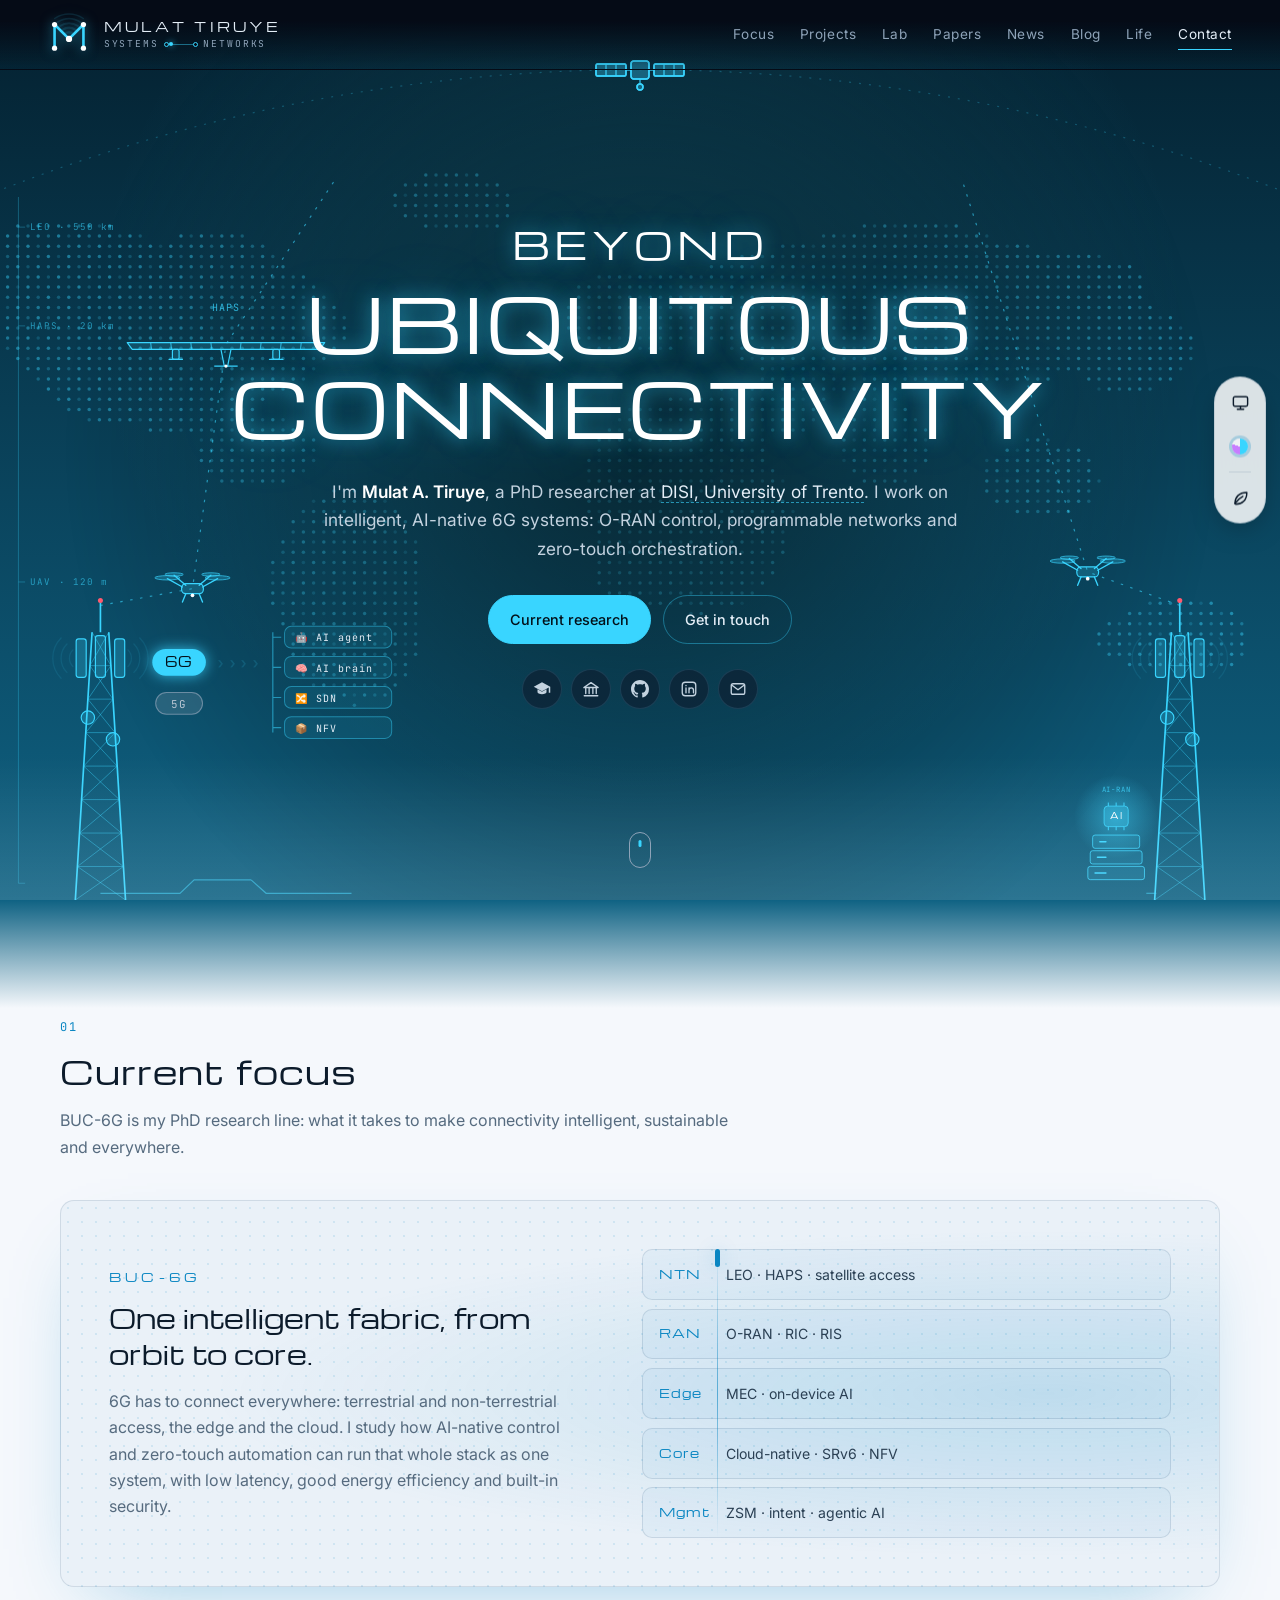
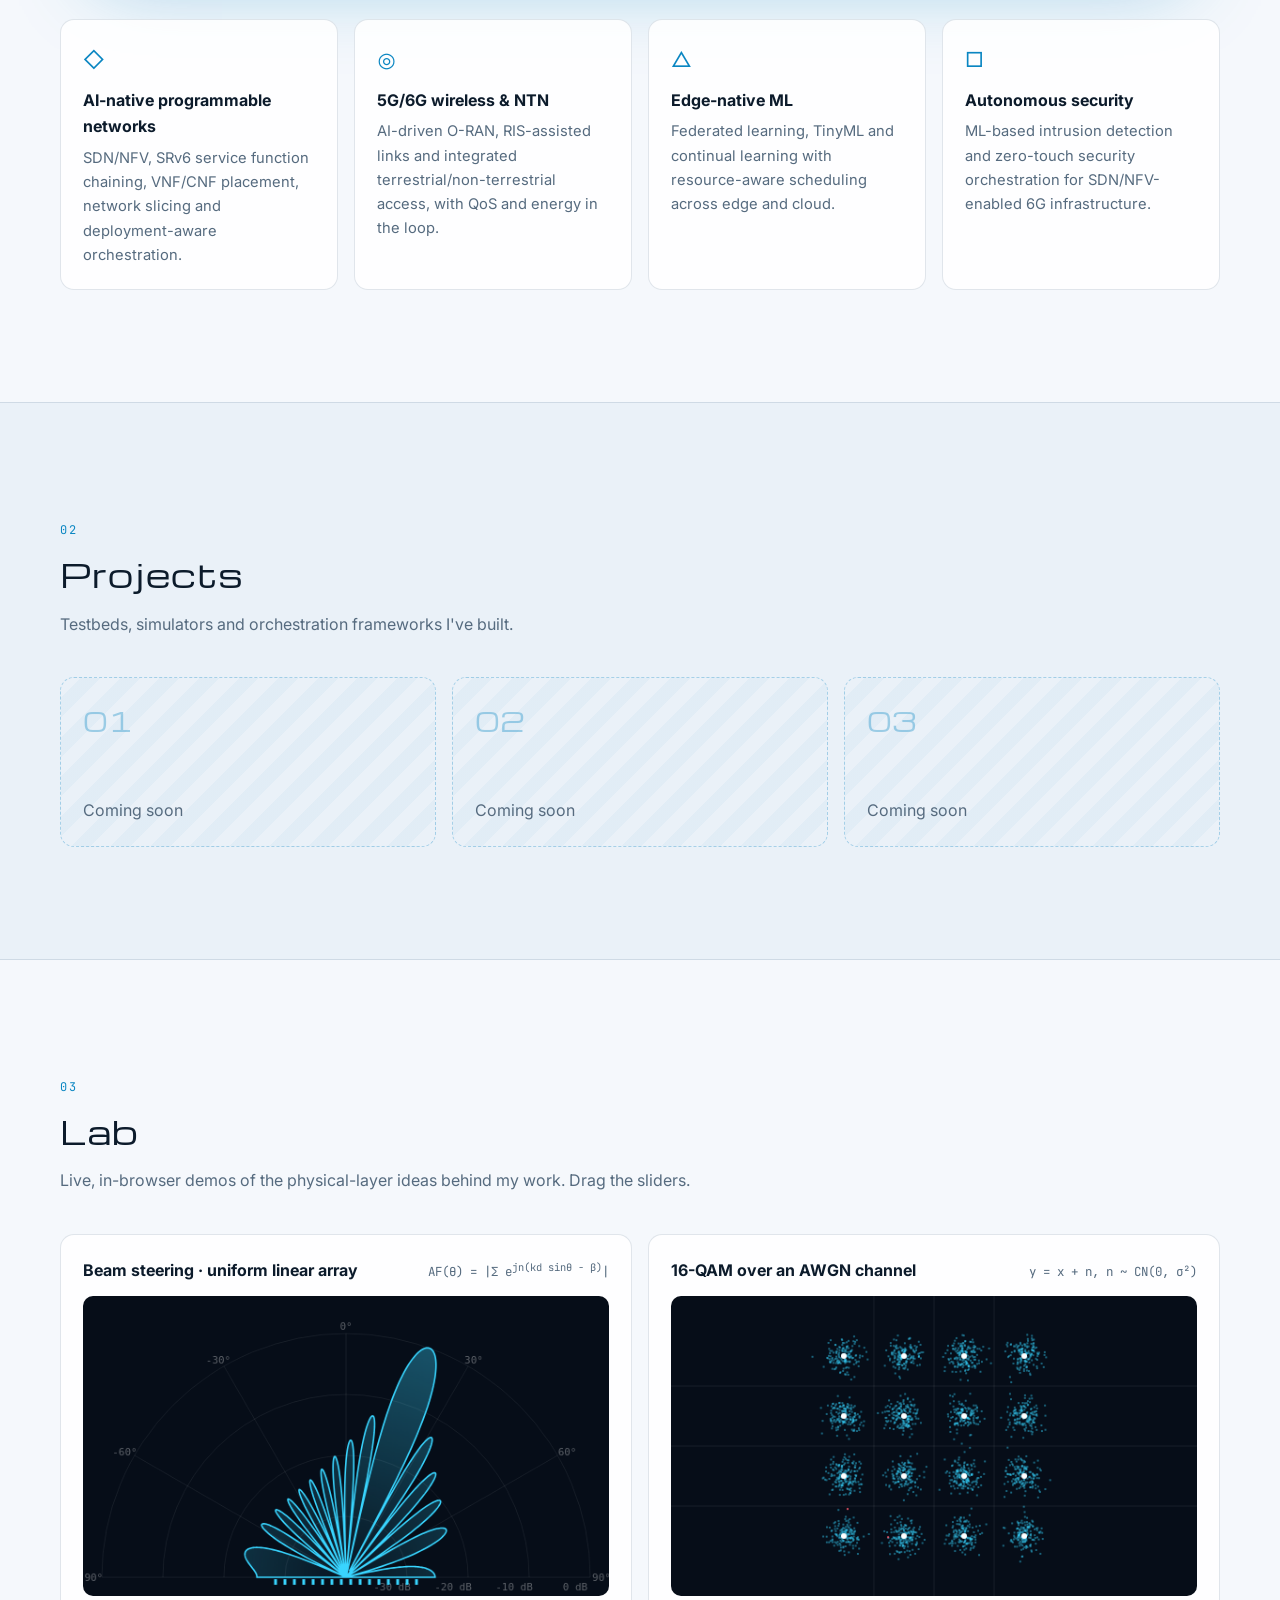
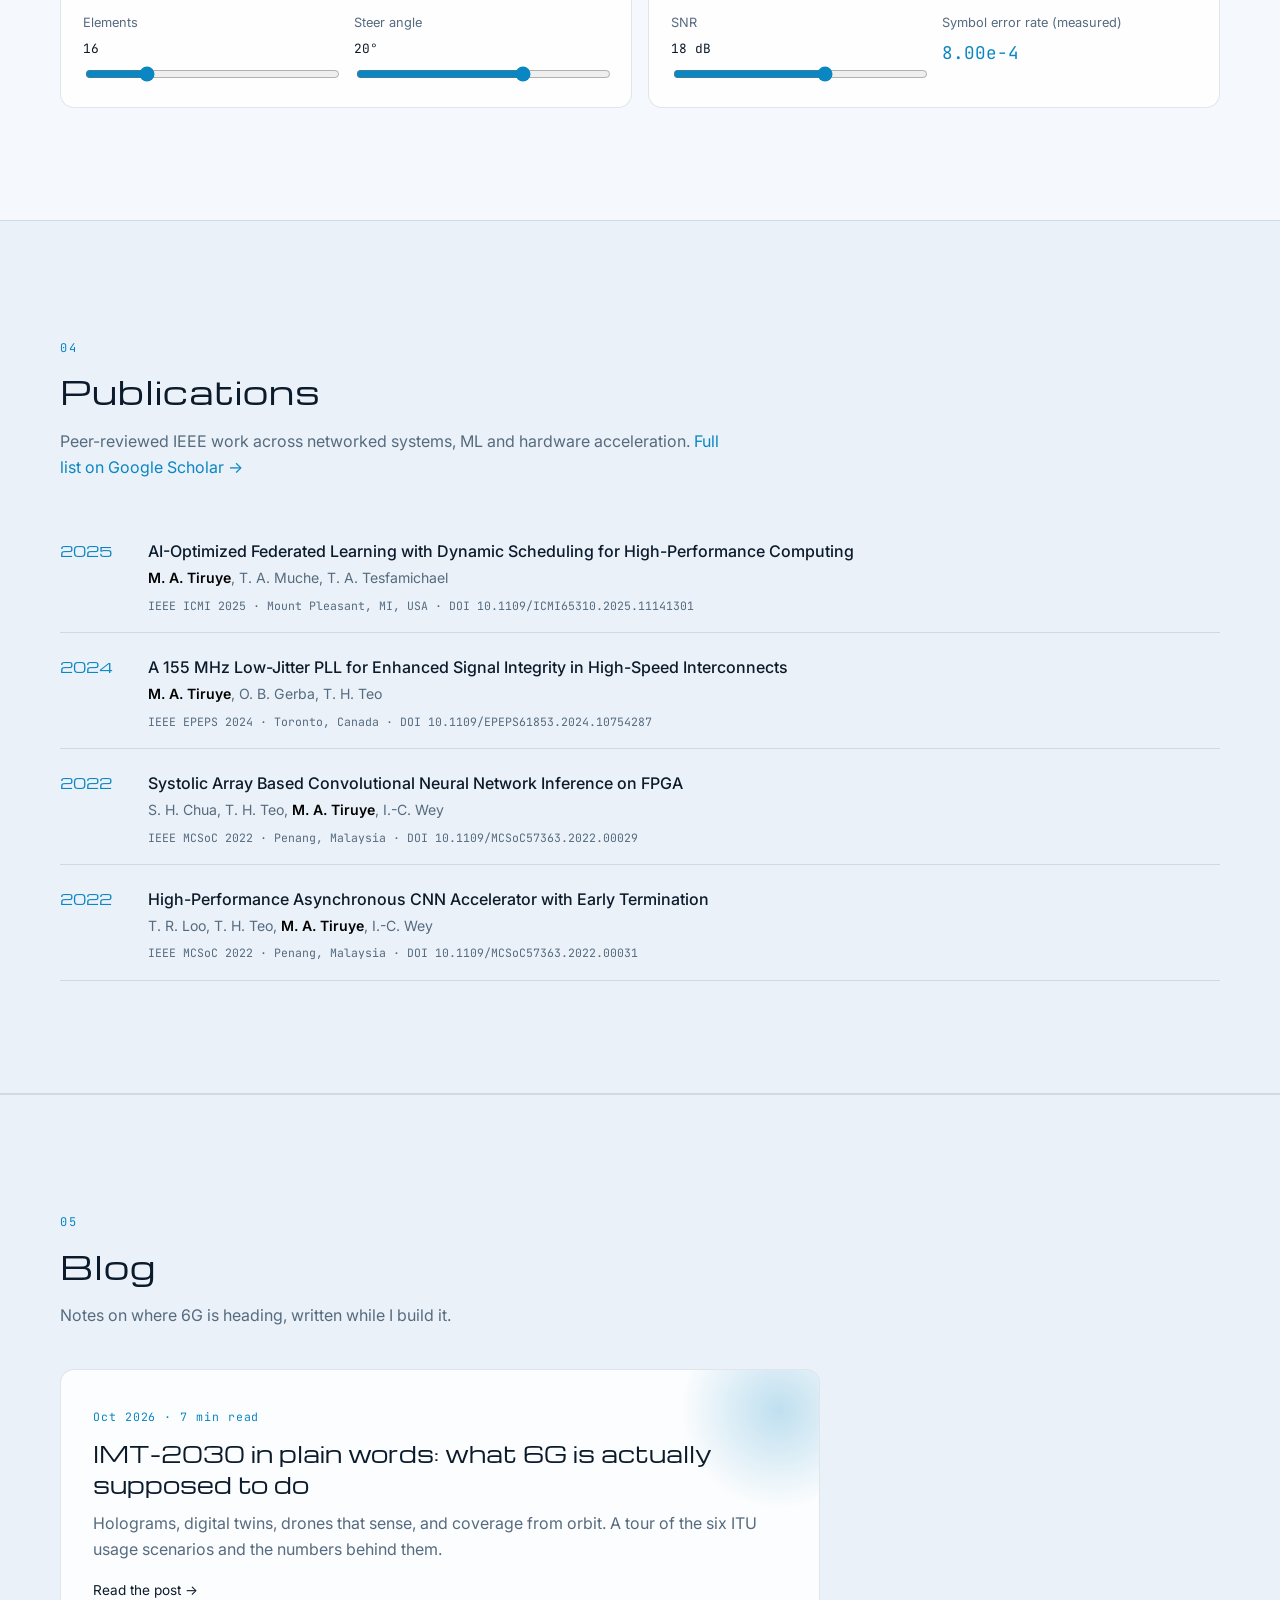
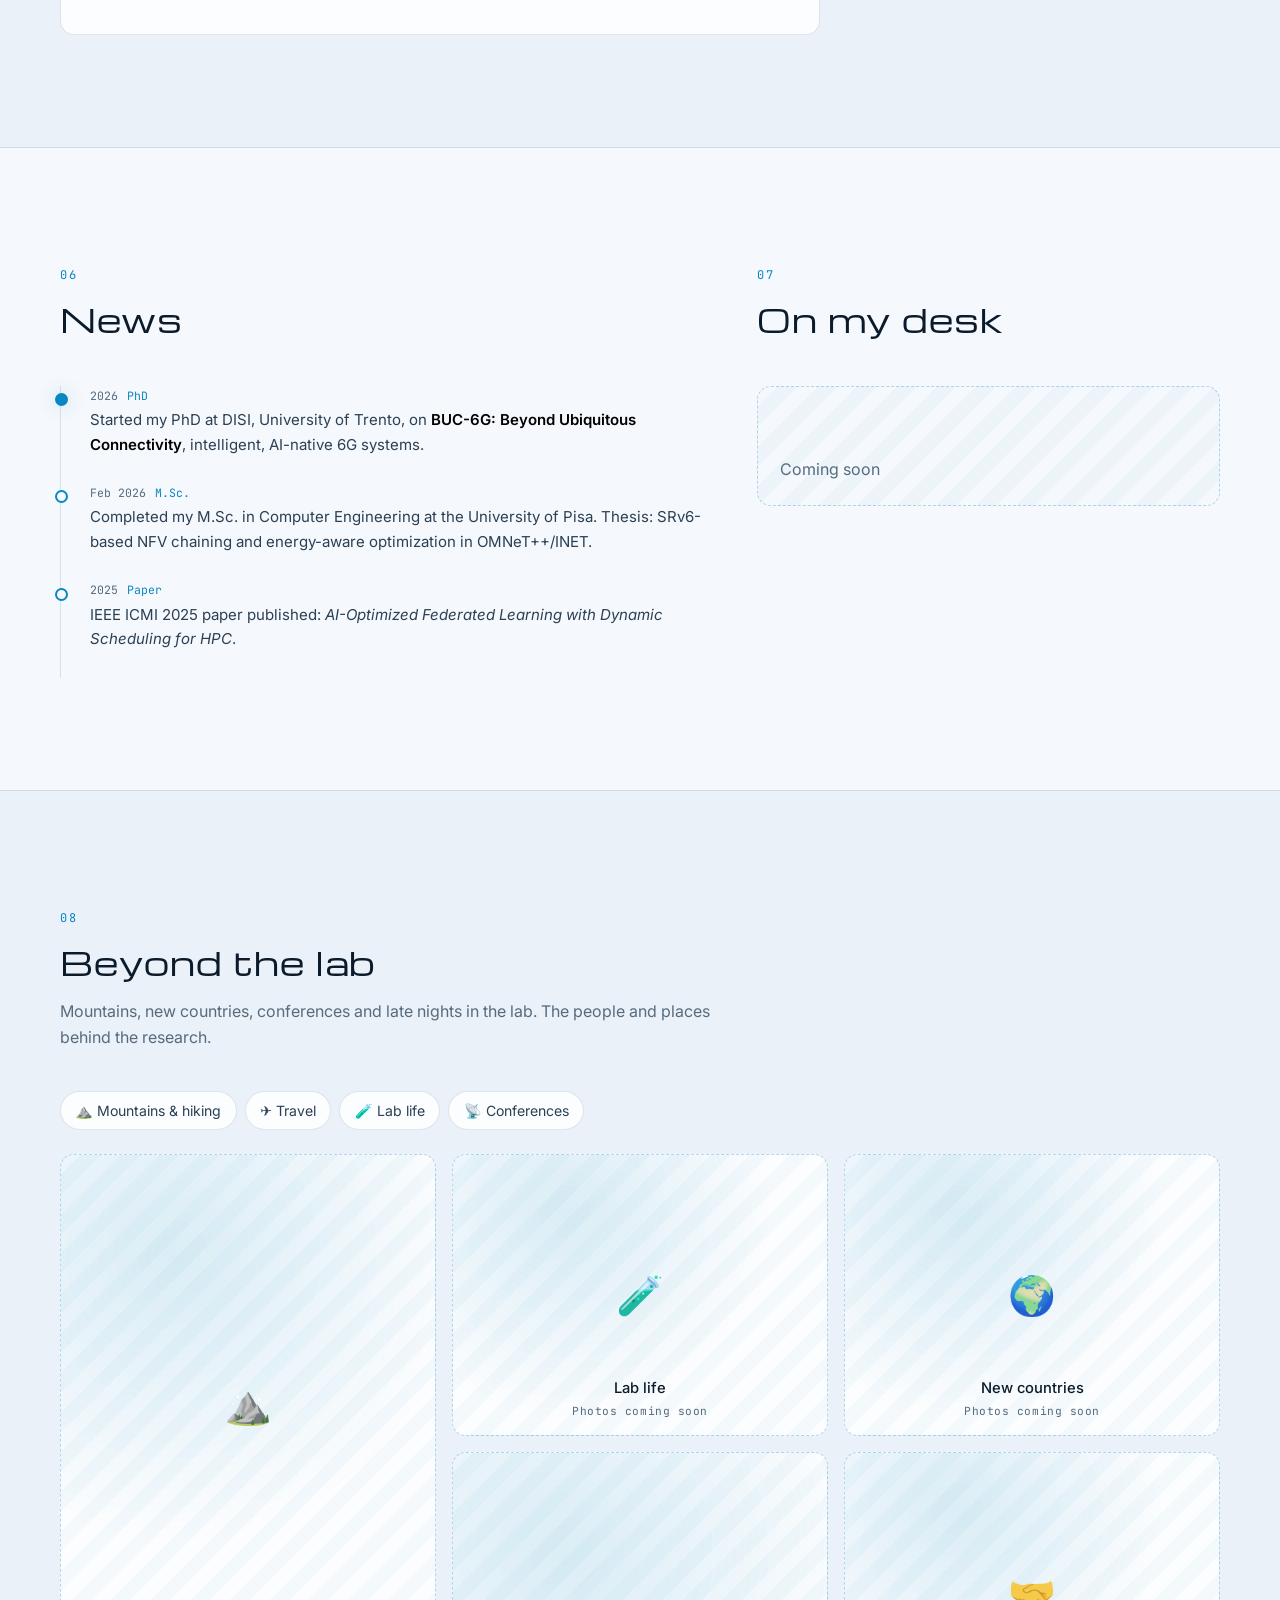
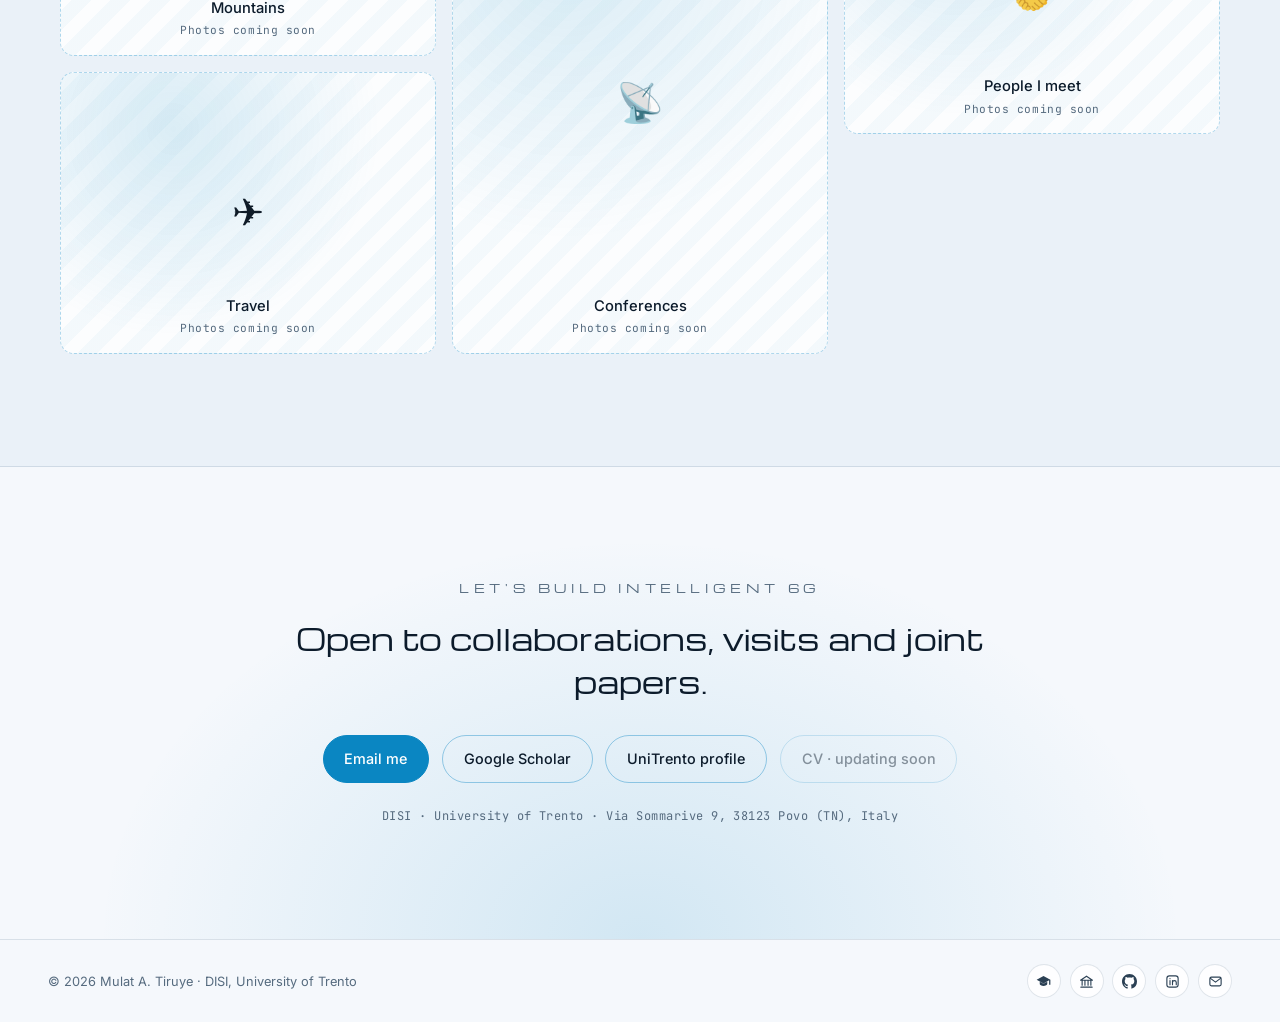
==== commit ad060ea4: "Hero: "6G delivers" group and a retiring 5G easter egg Next to the left tower: a 6G badge streams ch" ====
--- a/index.html
+++ b/index.html
@@ -194,6 +194,30 @@
       <g class="float"><use href="#drone" x="180" y="498" width="100" height="60"/></g>
       <g class="traces"><path d="M120 892H215L232 876H300M300 876 318 892H420"/></g>
       <g class="tower"><use href="#tower" x="60" y="540" width="120" height="360"/></g>
+
+      <!-- 6G delivers: tower → 6G ››› → [AI agent, AI brain, SDN, NFV]; 5G gets politely retired -->
+      <g class="g6stack">
+        <g class="kick5g">
+          <g class="spin5g">
+            <rect class="b5g" x="186" y="652" width="56" height="26" rx="13"/>
+            <text class="b5g-t" x="214" y="670">5G</text>
+          </g>
+          <text class="bye5g" x="250" y="660">see you soon! 🫡</text>
+        </g>
+        <g class="g6" role="button" aria-label="6G">
+          <rect class="b6g" x="182" y="600" width="64" height="32" rx="16"/>
+          <text class="b6g-t" x="214" y="622">6G</text>
+        </g>
+        <text class="thanks5g" x="214" y="590">Thanks 5G! 👋</text>
+        <g class="chev"><text x="258" y="623">›</text><text x="272" y="623">›</text><text x="286" y="623">›</text><text x="300" y="623">›</text></g>
+        <path class="bracket" d="M326 580V700M326 586h10M326 622h10M326 658h10M326 694h10"/>
+        <g class="chips">
+          <g><rect x="340" y="573" width="128" height="26" rx="8"/><text x="352" y="591">🤖 AI agent</text></g>
+          <g><rect x="340" y="609" width="128" height="26" rx="8"/><text x="352" y="627">🧠 AI brain</text></g>
+          <g><rect x="340" y="645" width="128" height="26" rx="8"/><text x="352" y="663">🔀 SDN</text></g>
+          <g><rect x="340" y="681" width="128" height="26" rx="8"/><text x="352" y="699">📦 NFV</text></g>
+        </g>
+      </g>
     </svg>
     <!-- right edge: UAV, tower, AI-RAN edge (scales with height, pinned right) -->
     <svg class="sky sky-side right" viewBox="1080 0 520 900" preserveAspectRatio="xMaxYMax meet" aria-hidden="true">
--- a/styles.css
+++ b/styles.css
@@ -622,3 +622,42 @@
   position: relative; z-index: 1; pointer-events: none;
   background: linear-gradient(var(--hero-bottom), var(--bg));
 }
+
+/* ================= 6G delivers (hero, left of the tower) ================= */
+.g6stack text { font-family: var(--mono); font-size: 12px; }
+.b6g { fill: var(--accent); filter: drop-shadow(0 0 8px rgba(var(--accent-rgb), 0.8)); }
+.sky .g6stack .b6g-t { font-family: var(--display) !important; font-size: 15px !important; fill: var(--on-accent); text-anchor: middle; }
+.g6 { pointer-events: auto; cursor: pointer; transform-box: fill-box; transform-origin: center; animation: g6pulse 16s ease-in-out infinite; }
+.g6:hover .b6g { filter: drop-shadow(0 0 14px rgba(var(--accent-rgb), 1)); }
+@keyframes g6pulse { 0%, 52%, 62%, 100% { transform: none; } 55% { transform: translateY(2px) rotate(-8deg); } 58% { transform: translateY(-2px) rotate(6deg); } }
+.sky .chev text { fill: currentColor; font-size: 18px !important; font-weight: 700; opacity: 0.15; animation: chev 1.2s linear infinite; }
+.chev text:nth-child(2) { animation-delay: 0.15s; } .chev text:nth-child(3) { animation-delay: 0.3s; } .chev text:nth-child(4) { animation-delay: 0.45s; }
+@keyframes chev { 30% { opacity: 1; } 70%, 100% { opacity: 0.15; } }
+.bracket { fill: none; stroke: rgba(var(--accent-rgb), 0.55); stroke-width: 1.4; }
+.chips rect { fill: rgba(var(--accent-rgb), 0.08); stroke: rgba(var(--accent-rgb), 0.45); stroke-width: 1.2; animation: chip 4.8s ease-in-out infinite; }
+.sky .chips text { fill: var(--text); }
+.chips g:nth-child(2) rect { animation-delay: 1.2s; } .chips g:nth-child(3) rect { animation-delay: 2.4s; } .chips g:nth-child(4) rect { animation-delay: 3.6s; }
+@keyframes chip { 0%, 30%, 100% { fill: rgba(var(--accent-rgb), 0.08); stroke: rgba(var(--accent-rgb), 0.45); } 12% { fill: rgba(var(--accent-rgb), 0.35); stroke: var(--accent); } }
+/* 5G: sits, gets kicked into the sky, sneaks back */
+.b5g { fill: rgba(142, 163, 184, 0.22); stroke: rgba(142, 163, 184, 0.7); stroke-width: 1.2; }
+.sky .g6stack .b5g-t { fill: #b9c6d3; text-anchor: middle; font-size: 13px !important; }
+.kick5g { animation: kick5g 16s cubic-bezier(.3, .6, .4, 1) infinite; }
+@keyframes kick5g { /* flight path: up and away, then sneak back */
+  0%, 56% { transform: none; opacity: 1; }
+  60% { transform: translate(-60px, -160px); opacity: 1; }
+  68% { transform: translate(-190px, -460px); opacity: 0; }
+  90% { transform: translate(0, 40px); opacity: 0; }
+  96%, 100% { transform: none; opacity: 1; }
+}
+.spin5g { transform-box: fill-box; transform-origin: center; animation: spin5g 16s cubic-bezier(.3, .6, .4, 1) infinite; }
+@keyframes spin5g { 0%, 56% { transform: none; } 68% { transform: rotate(-720deg); } 69%, 100% { transform: none; } }
+.sky .g6stack .bye5g, .sky .g6stack .thanks5g { fill: var(--text); opacity: 0; }
+.bye5g { animation: bye5g 16s linear infinite; }
+@keyframes bye5g { 0%, 56% { opacity: 0; } 58%, 64% { opacity: 1; } 68%, 100% { opacity: 0; } }
+.thanks5g { text-anchor: middle; animation: thanks5g 16s linear infinite; }
+@keyframes thanks5g { 0%, 46% { opacity: 0; } 49%, 60% { opacity: 1; } 64%, 100% { opacity: 0; } }
+@media (max-aspect-ratio: 23/20) { .sky-side .g6stack { display: none; } }
+@media (prefers-reduced-motion: reduce) { .g6, .chev text, .chips rect, .kick5g, .spin5g, .bye5g, .thanks5g { animation: none; } }
+/* let clicks reach the 6G badge through the empty parts of the hero text box */
+.hero-inner { pointer-events: none; }
+.hero-inner > * { pointer-events: auto; }
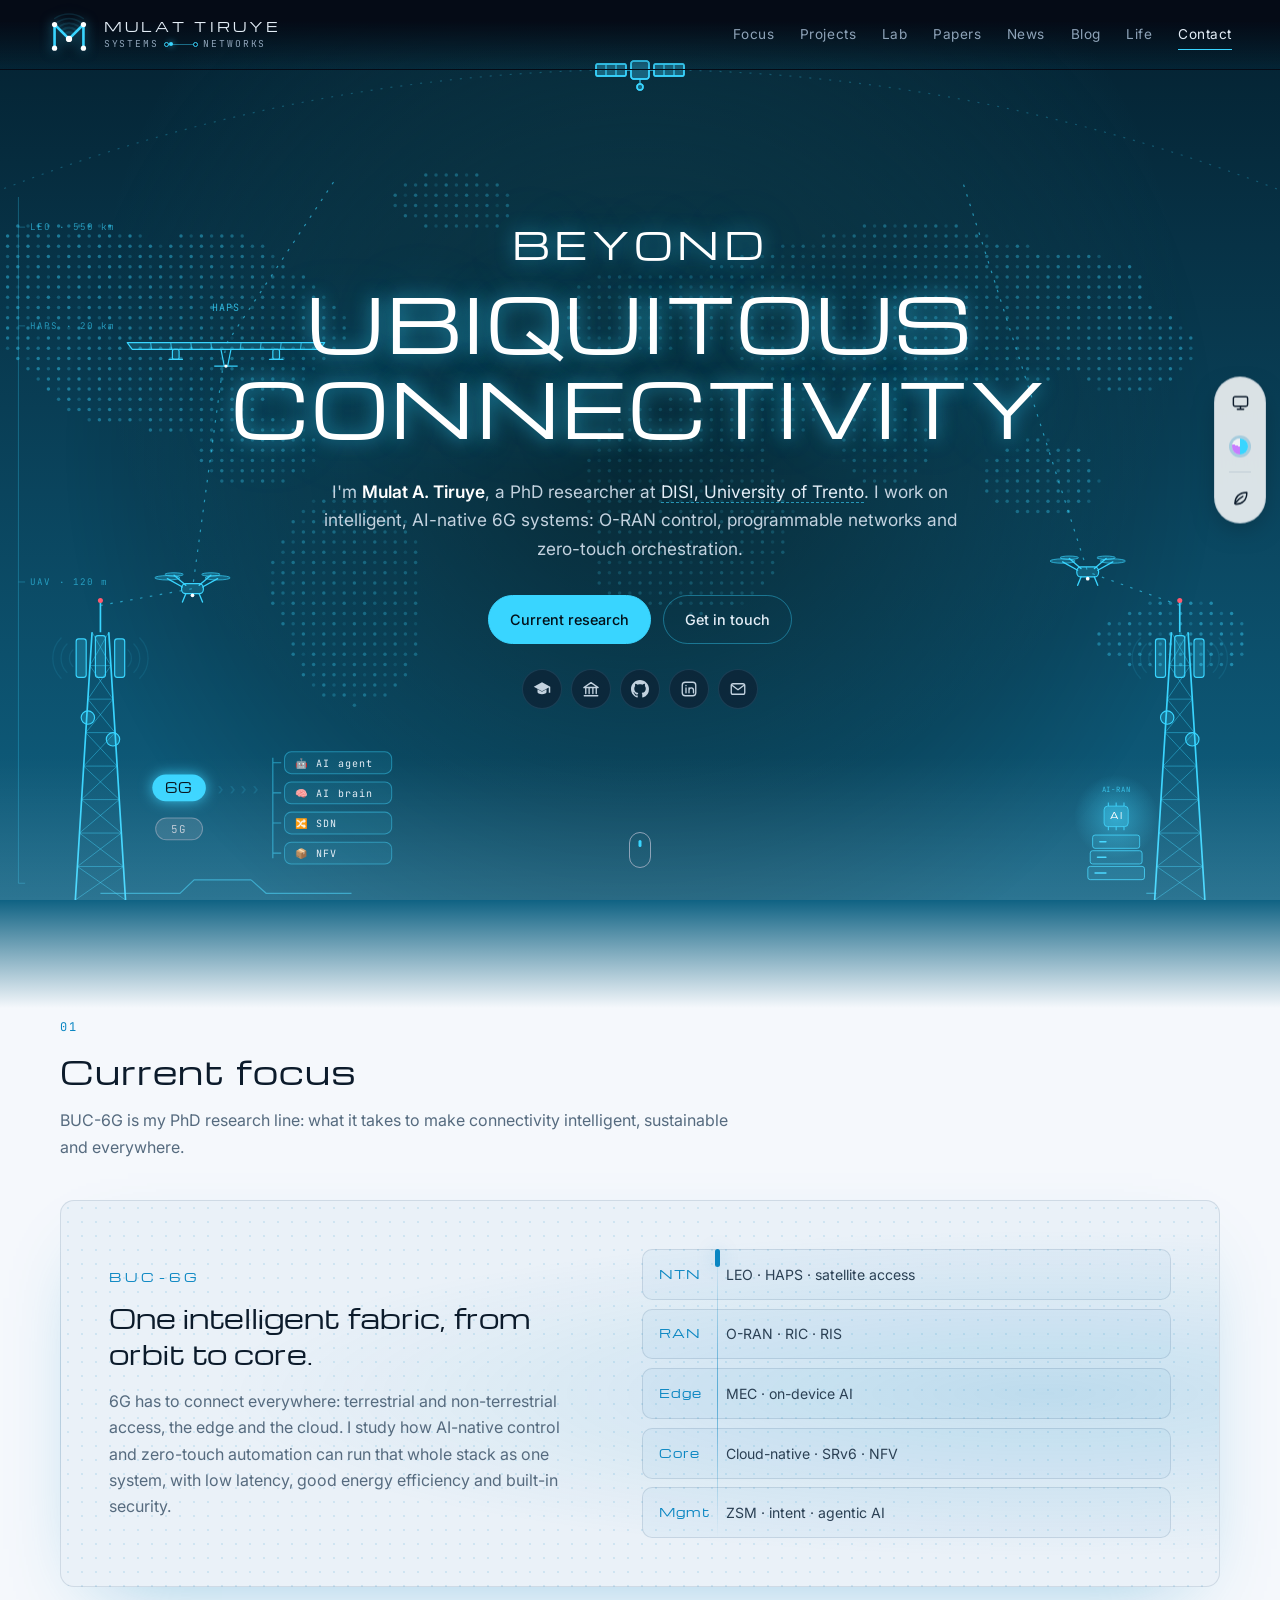
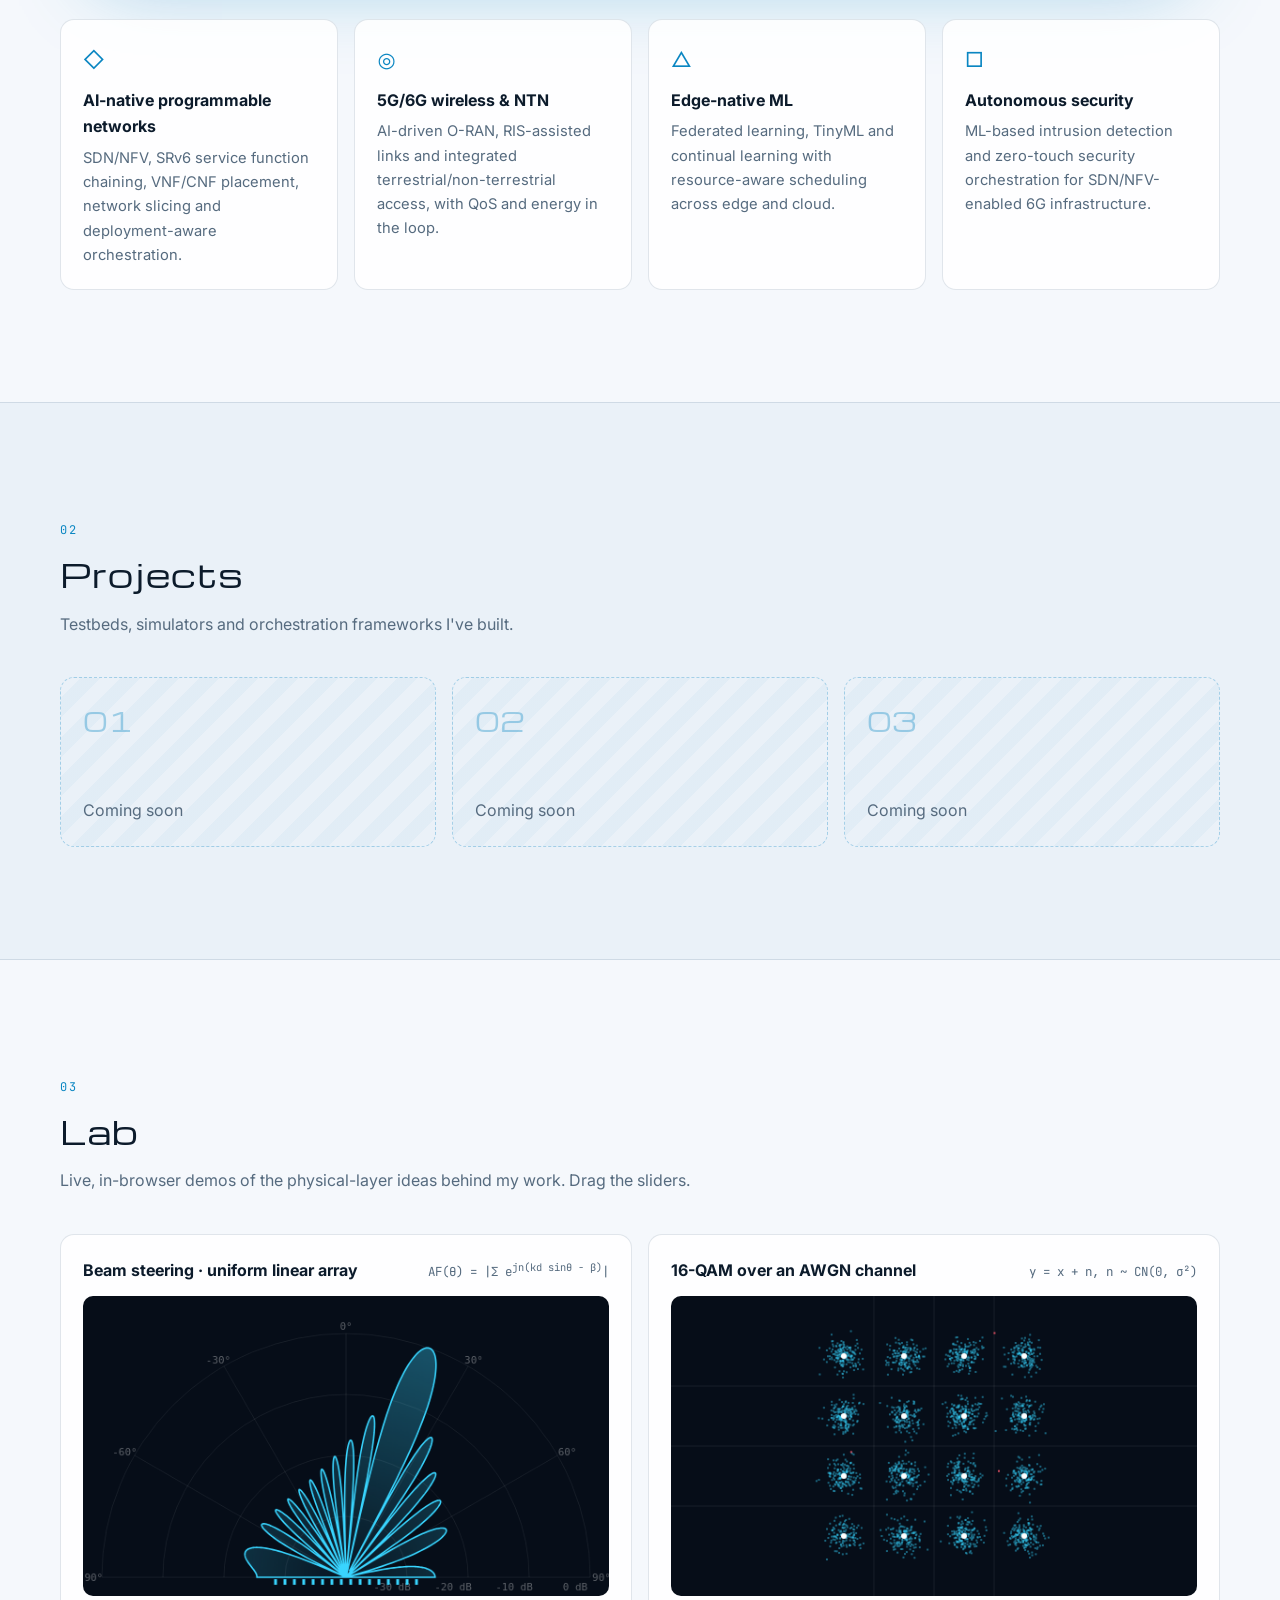
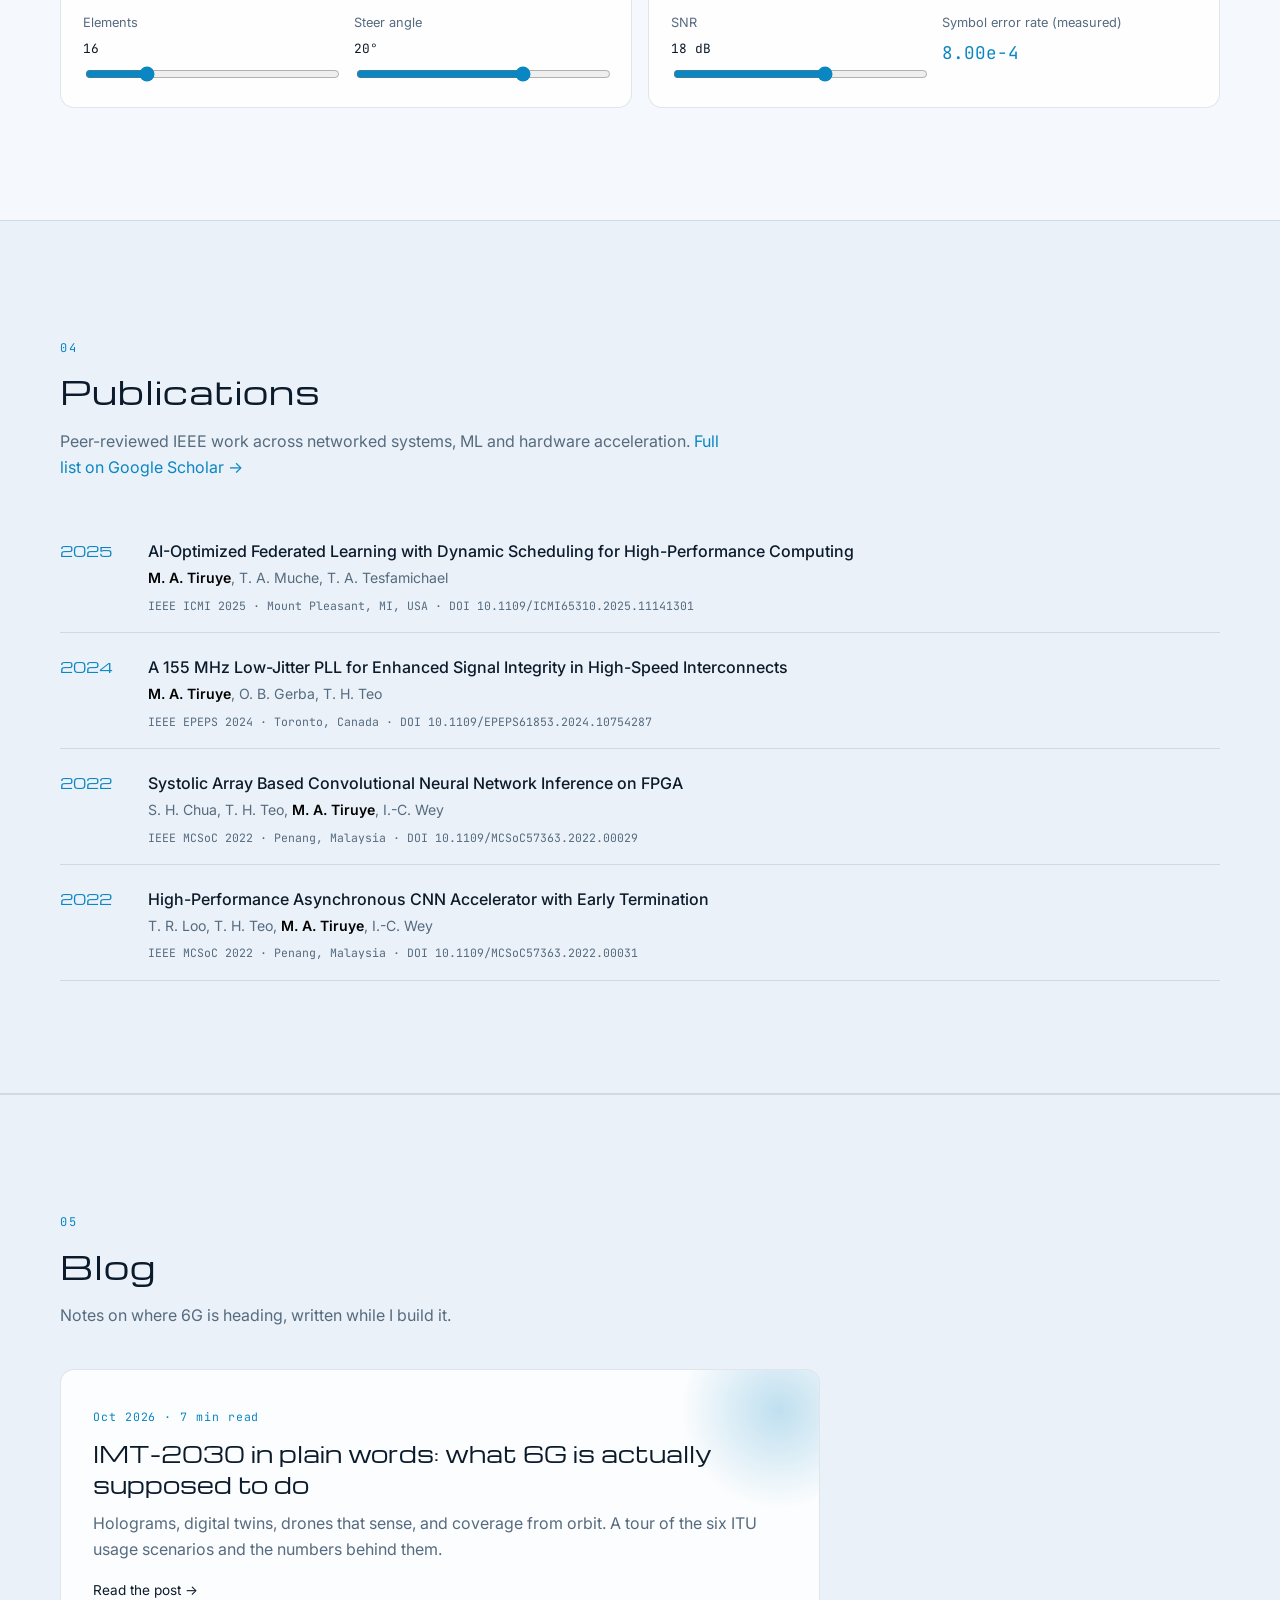
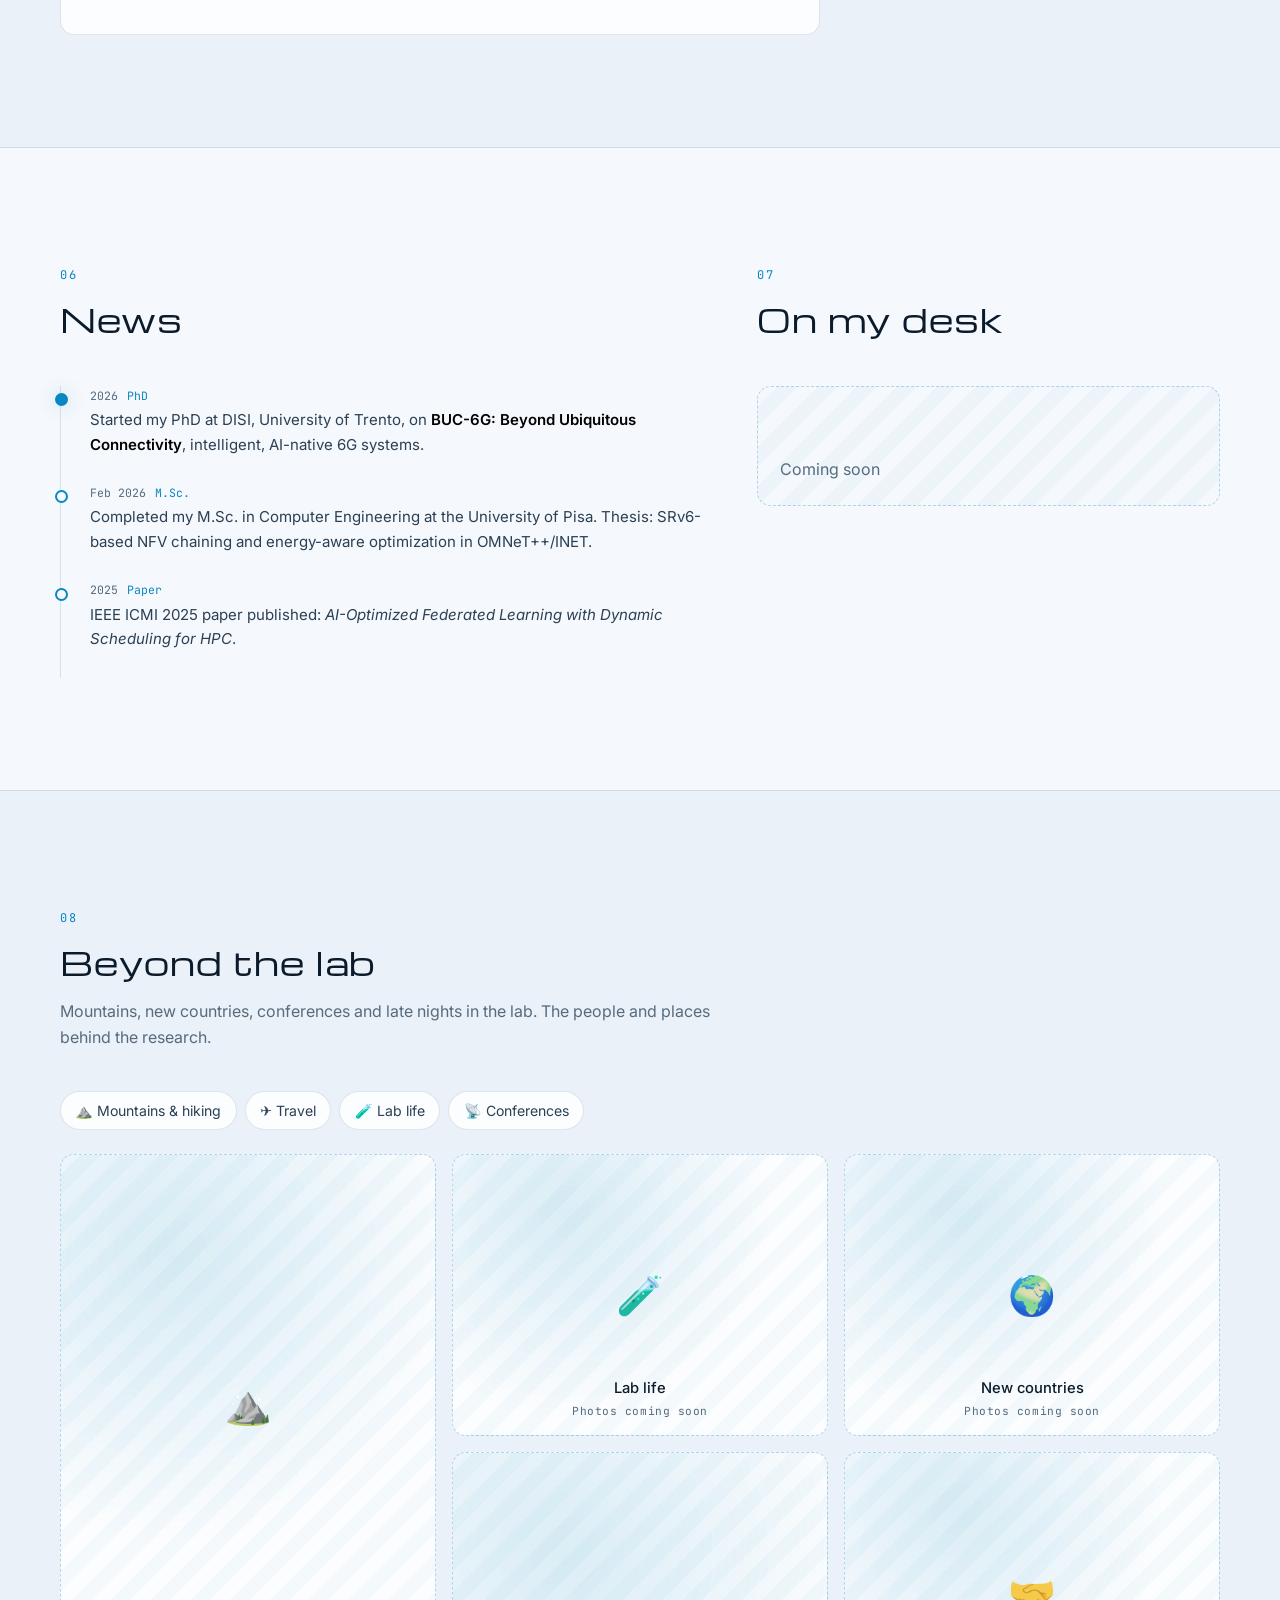
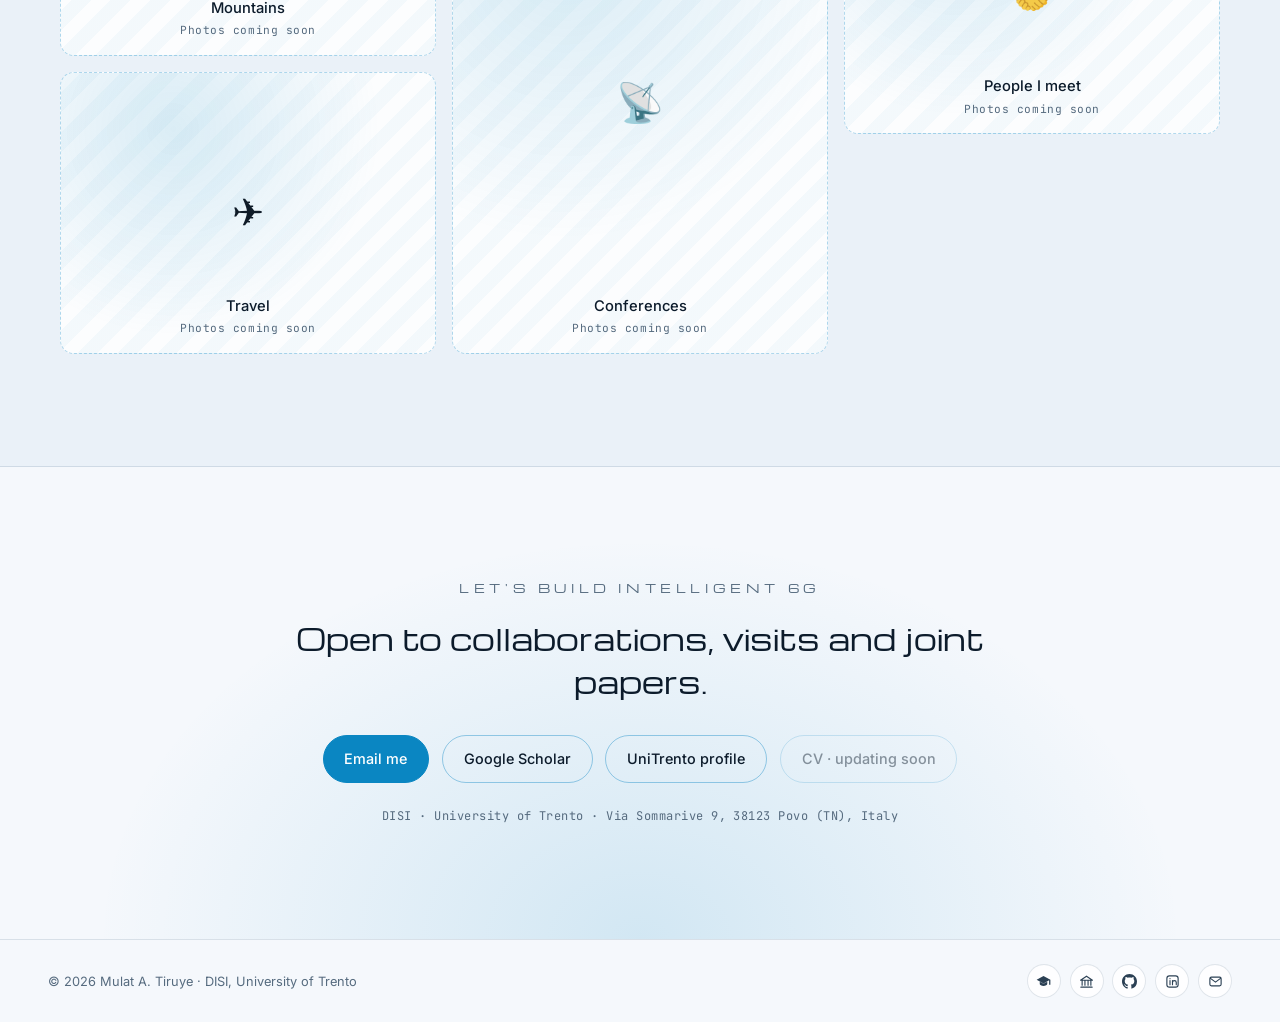
==== commit 07b51456: "Hero: lower 6G group to the horizon, level with AI-RAN Co-Authored-By: Claude Opus 5.5 <noreply@anth" ====
--- a/index.html
+++ b/index.html
@@ -196,7 +196,7 @@
       <g class="tower"><use href="#tower" x="60" y="540" width="120" height="360"/></g>
 
       <!-- 6G delivers: tower → 6G ››› → [AI agent, AI brain, SDN, NFV]; 5G gets politely retired -->
-      <g class="g6stack">
+      <g class="g6stack" transform="translate(0 150)">
         <g class="kick5g">
           <g class="spin5g">
             <rect class="b5g" x="186" y="652" width="56" height="26" rx="13"/>
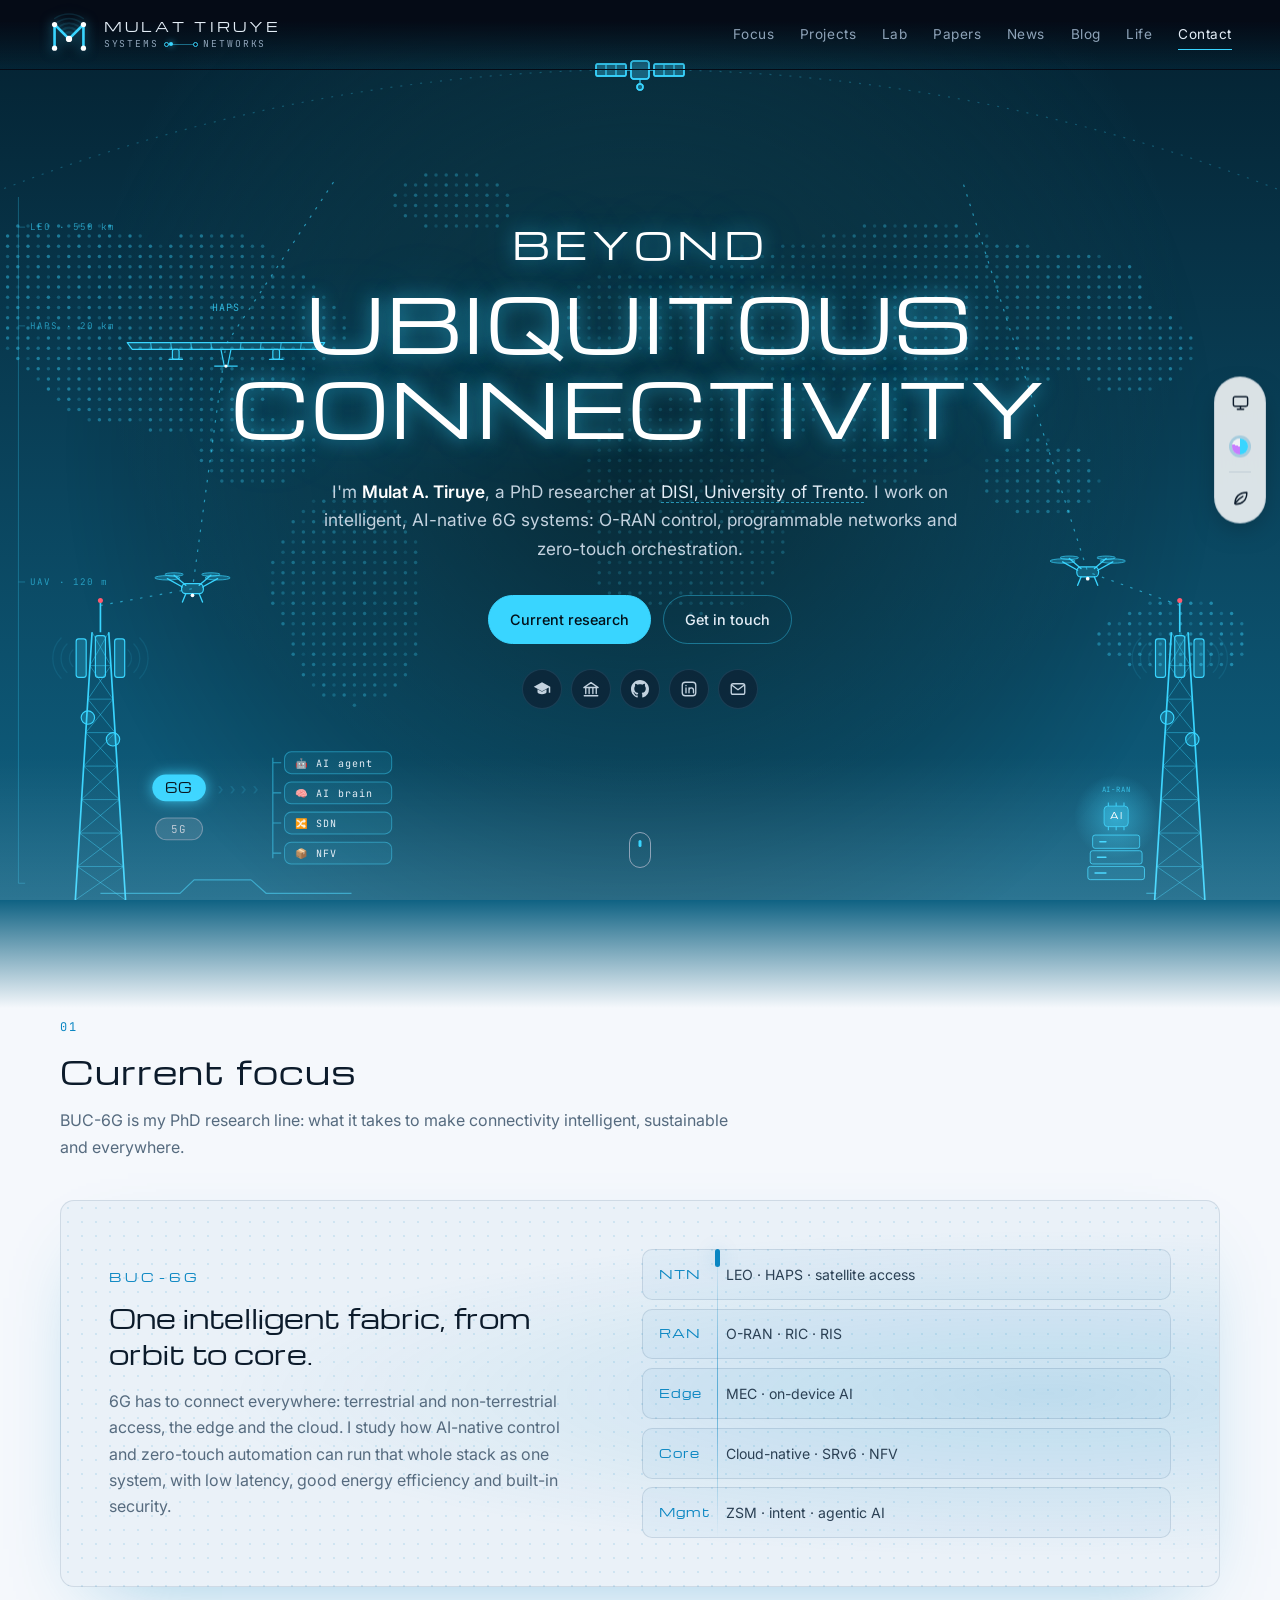
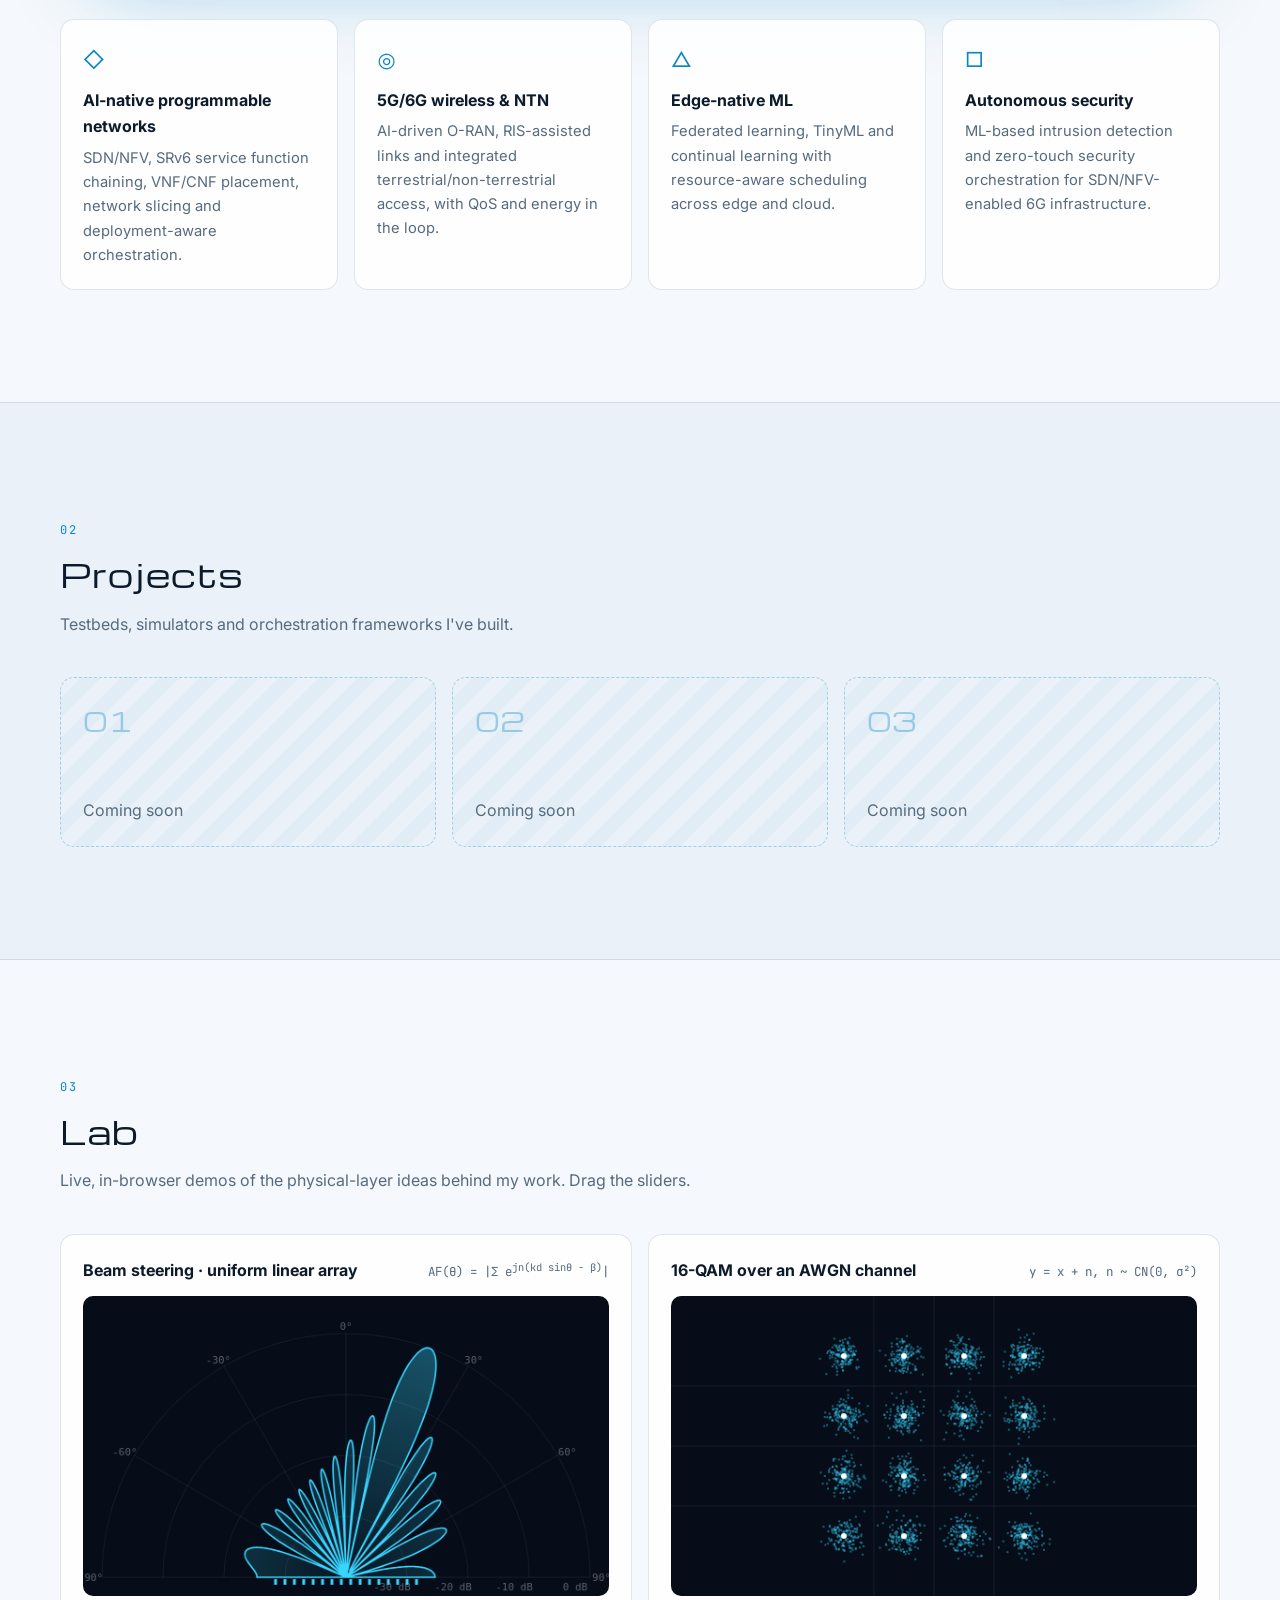
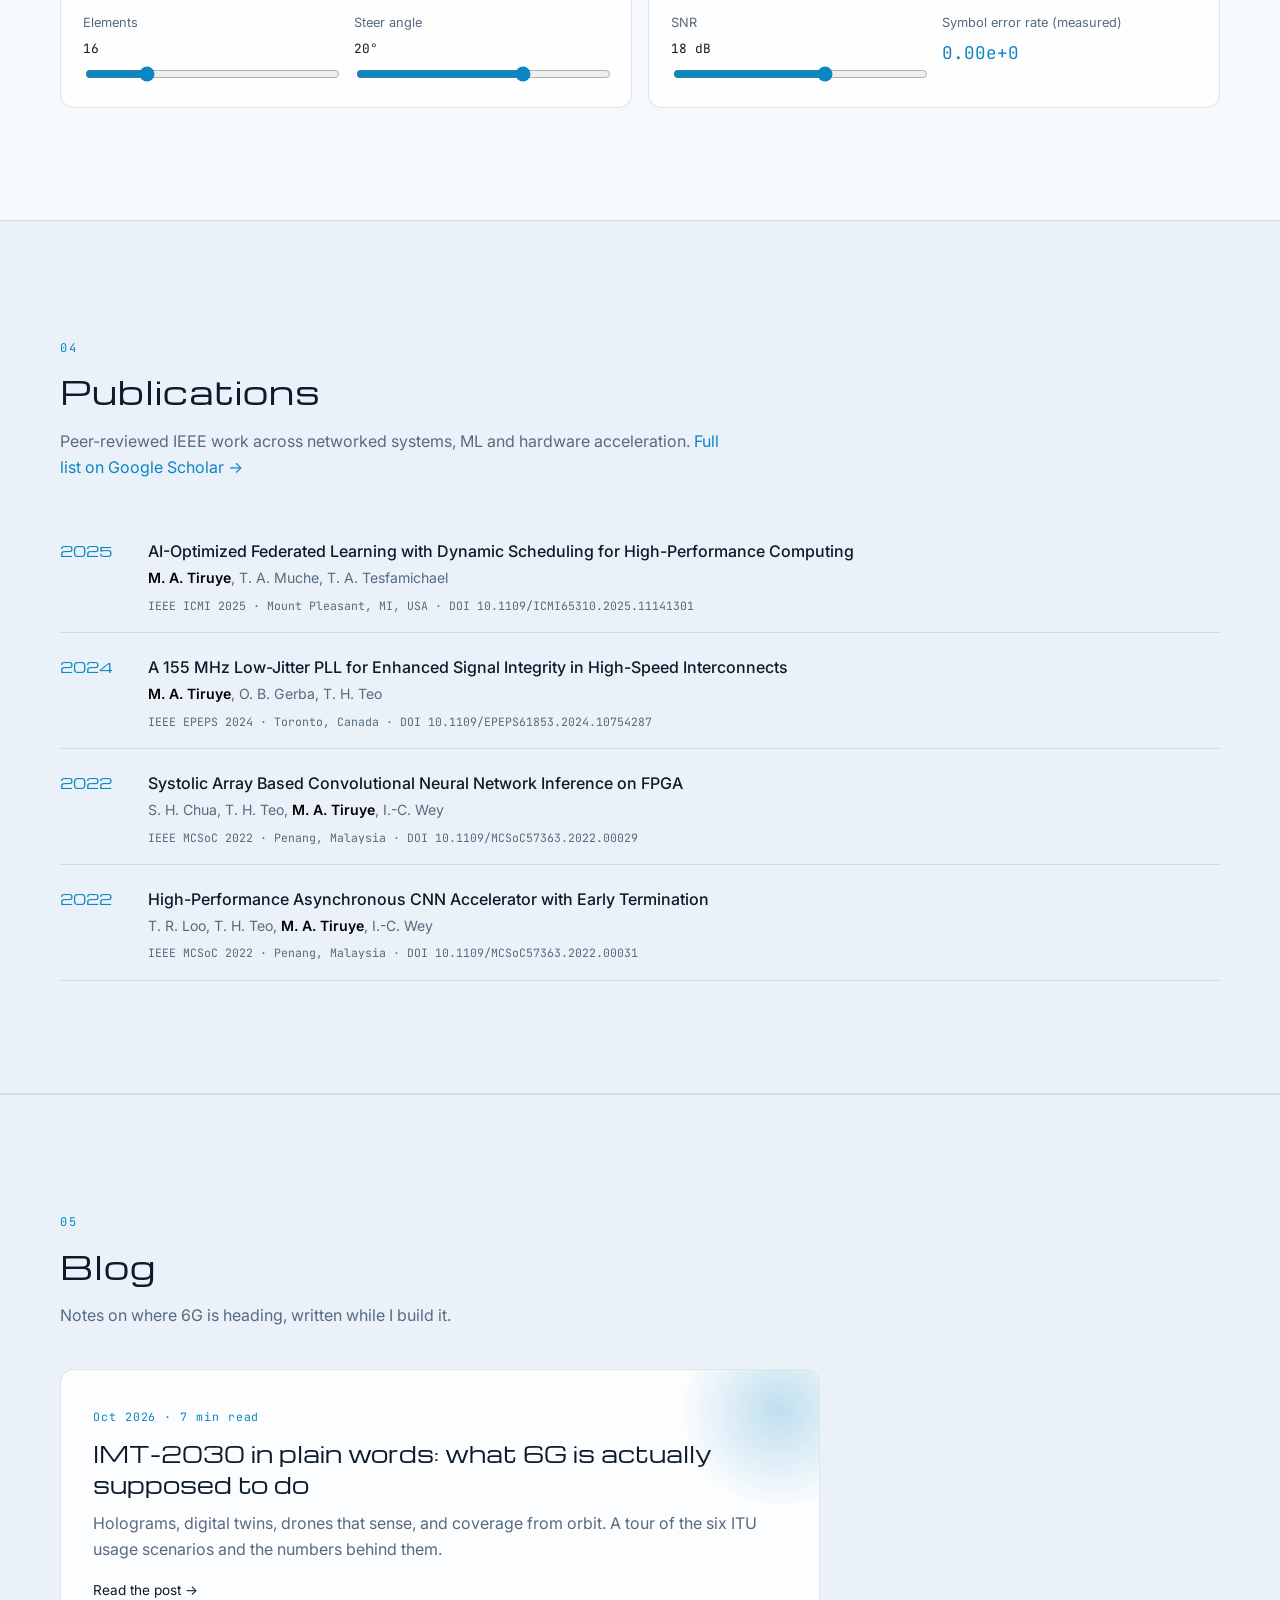
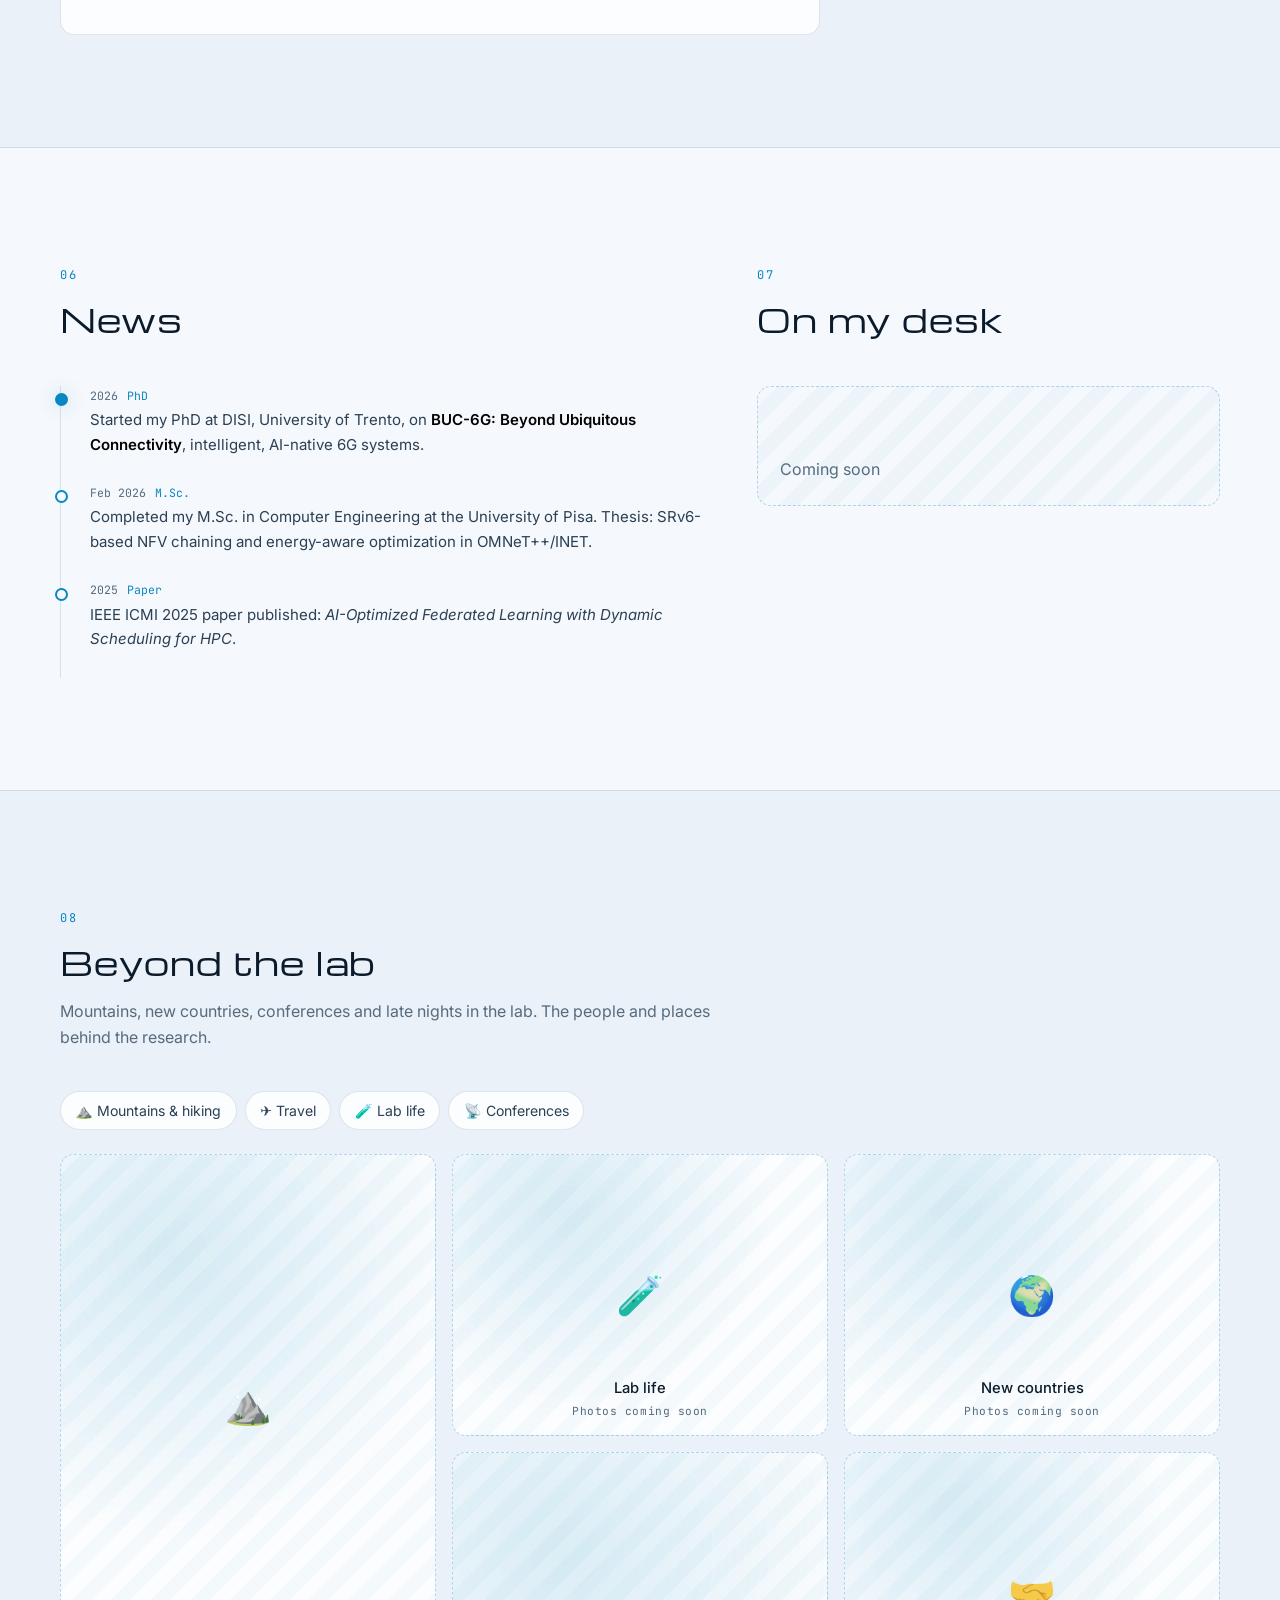
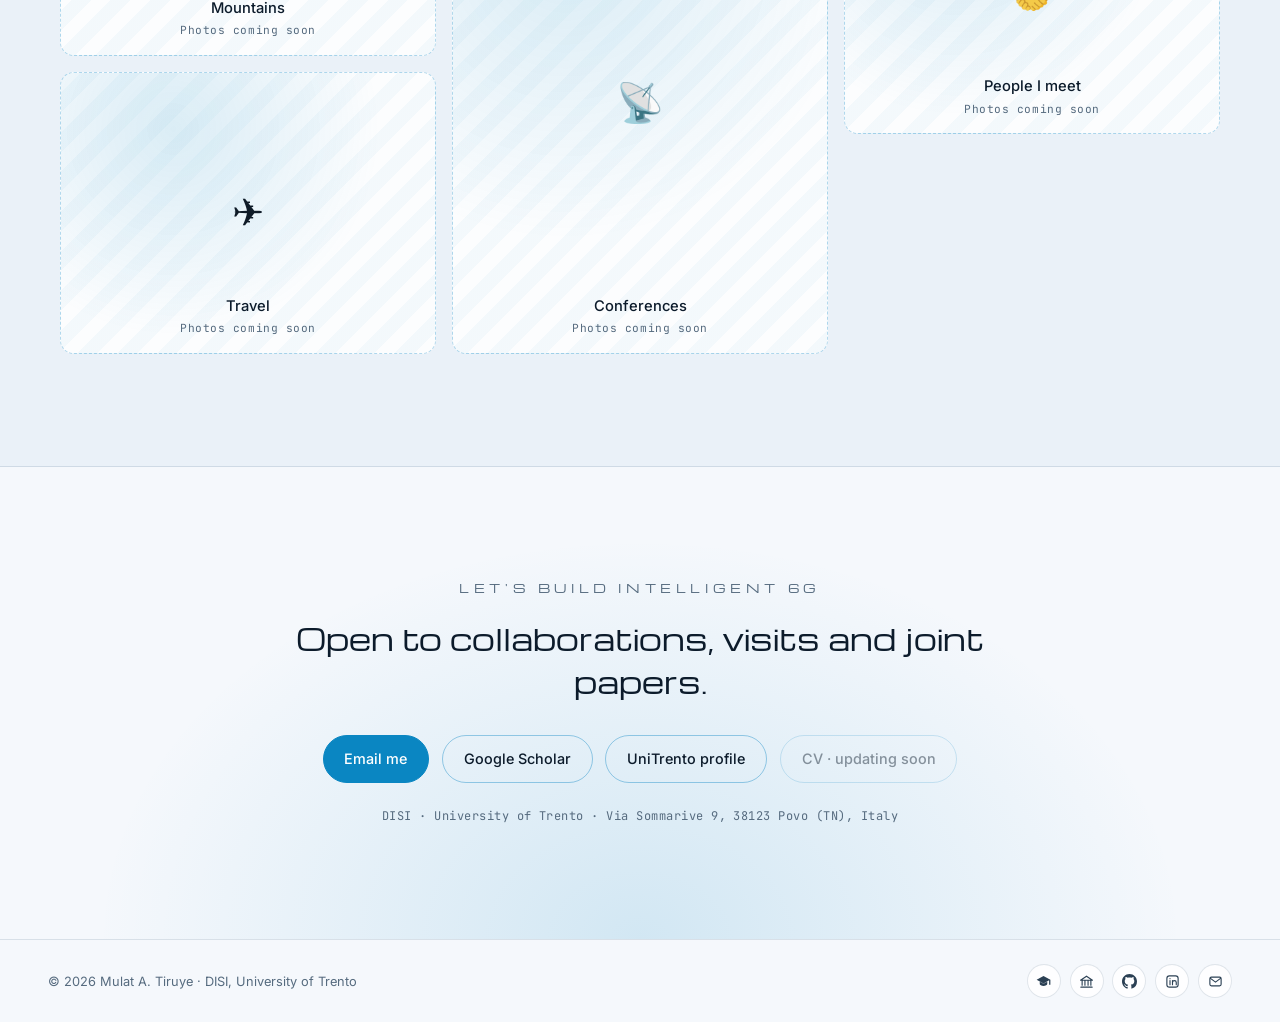
==== commit 30cec963: "Blog: Ethiopian coffee support menu and share buttons - "Buy me a coffee" section on blog pages: Mac" ====
--- a/index.html
+++ b/index.html
@@ -202,7 +202,7 @@
             <rect class="b5g" x="186" y="652" width="56" height="26" rx="13"/>
             <text class="b5g-t" x="214" y="670">5G</text>
           </g>
-          <text class="bye5g" x="250" y="660">see you soon! 🫡</text>
+          <text class="bye5g" x="250" y="660">see you soon! ✌️</text>
         </g>
         <g class="g6" role="button" aria-label="6G">
           <rect class="b6g" x="182" y="600" width="64" height="32" rx="16"/>
--- a/styles.css
+++ b/styles.css
@@ -661,3 +661,40 @@
 /* let clicks reach the 6G badge through the empty parts of the hero text box */
 .hero-inner { pointer-events: none; }
 .hero-inner > * { pointer-events: auto; }
+
+/* ================= blog: share bar ================= */
+.share { display: flex; flex-wrap: wrap; align-items: center; gap: 0.5rem; margin-top: 2.5rem; }
+.share .mono { margin-right: 0.3rem; }
+.share a, .share button {
+  display: inline-flex; align-items: center; gap: 0.4rem; padding: 0.45rem 0.9rem; border-radius: 99px; cursor: pointer;
+  border: 1px solid var(--line); background: var(--surface); color: var(--text); font: 500 0.82rem var(--sans); transition: 0.2s;
+}
+.share a:hover, .share button:hover { border-color: var(--accent); color: var(--accent); text-decoration: none; }
+.share svg { width: 15px; height: 15px; fill: none; stroke: currentColor; stroke-width: 1.8; }
+
+/* ================= blog: Ethiopian coffee menu ================= */
+.support { margin-top: clamp(3rem, 7vw, 5rem); padding: clamp(1.5rem, 4vw, 2.5rem); border-radius: 20px; border: 1px solid var(--line);
+  background:
+    radial-gradient(ellipse at 100% 0%, rgba(196, 128, 64, 0.22), transparent 55%),
+    radial-gradient(circle, rgba(var(--accent-rgb), 0.08) 1px, transparent 1.5px) 0 0 / 16px 16px, var(--surface); }
+.support-head h2 { font-family: var(--display); font-weight: 400; font-size: clamp(1.15rem, 2.6vw, 1.5rem); margin: 0.4rem 0 0.5rem; }
+.support-head p { color: var(--muted); margin: 0 0 1.4rem; }
+.coffee-menu { display: grid; grid-template-columns: repeat(auto-fit, minmax(170px, 1fr)); gap: 0.8rem; }
+.coffee {
+  position: relative; display: flex; flex-direction: column; gap: 0.25rem; padding: 1.1rem 1rem 1rem; border-radius: 14px;
+  border: 1px solid var(--line); background: var(--bg-2); color: var(--text); transition: transform 0.25s, border-color 0.25s, box-shadow 0.25s;
+}
+a.coffee[href]:hover { text-decoration: none; transform: translateY(-4px); border-color: #c48040; box-shadow: 0 14px 30px -14px rgba(196, 128, 64, 0.6); }
+.coffee[aria-disabled="true"] { cursor: default; opacity: 0.8; }
+.coffee b { font-size: 0.98rem; }
+.coffee .note { font-size: 0.8rem; color: var(--muted); line-height: 1.4; }
+.coffee .price { margin-top: auto; padding-top: 0.5rem; font-family: var(--mono); font-size: 0.85rem; color: #d79a5c; }
+.cup { position: relative; font-size: 1.9rem; width: fit-content; line-height: 1.2; }
+.cup i { position: absolute; bottom: 85%; width: 3px; height: 12px; border-radius: 3px; background: rgba(215, 154, 92, 0.6); opacity: 0; }
+.cup i:nth-child(1) { left: 30%; } .cup i:nth-child(2) { left: 50%; } .cup i:nth-child(3) { left: 70%; }
+.coffee:hover .cup i { animation: steam 1.6s ease-out infinite; }
+.coffee:hover .cup i:nth-child(2) { animation-delay: 0.3s; } .coffee:hover .cup i:nth-child(3) { animation-delay: 0.6s; }
+@keyframes steam { 0% { opacity: 0; transform: translateY(4px) scaleY(0.6); } 40% { opacity: 1; } 100% { opacity: 0; transform: translateY(-12px) scaleY(1.2); } }
+.coffee-status { margin: 1rem 0 0; }
+.jebena { width: 1.9rem; height: 1.9rem; display: block; }
+.flag-et { width: 1.15em; height: 0.77em; vertical-align: -0.05em; border-radius: 2px; box-shadow: 0 0 0 1px rgba(0, 0, 0, 0.15); }
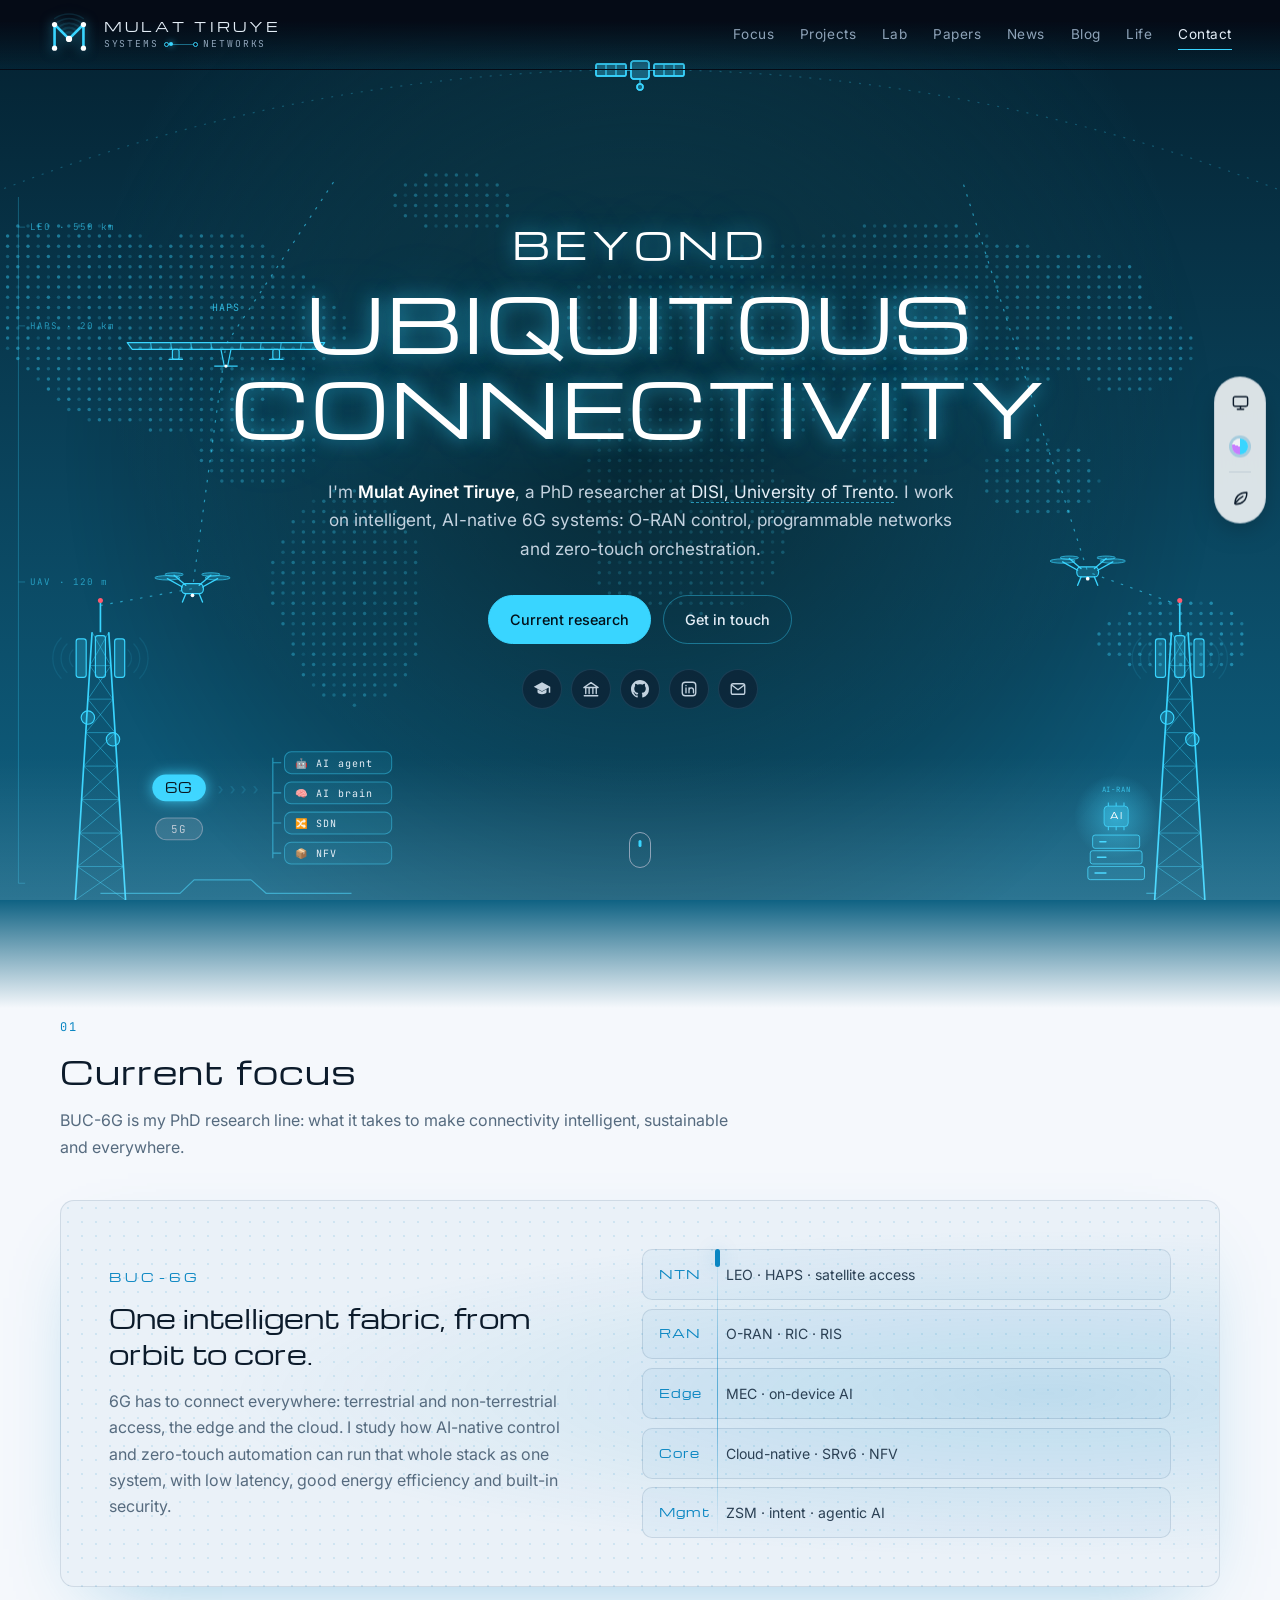
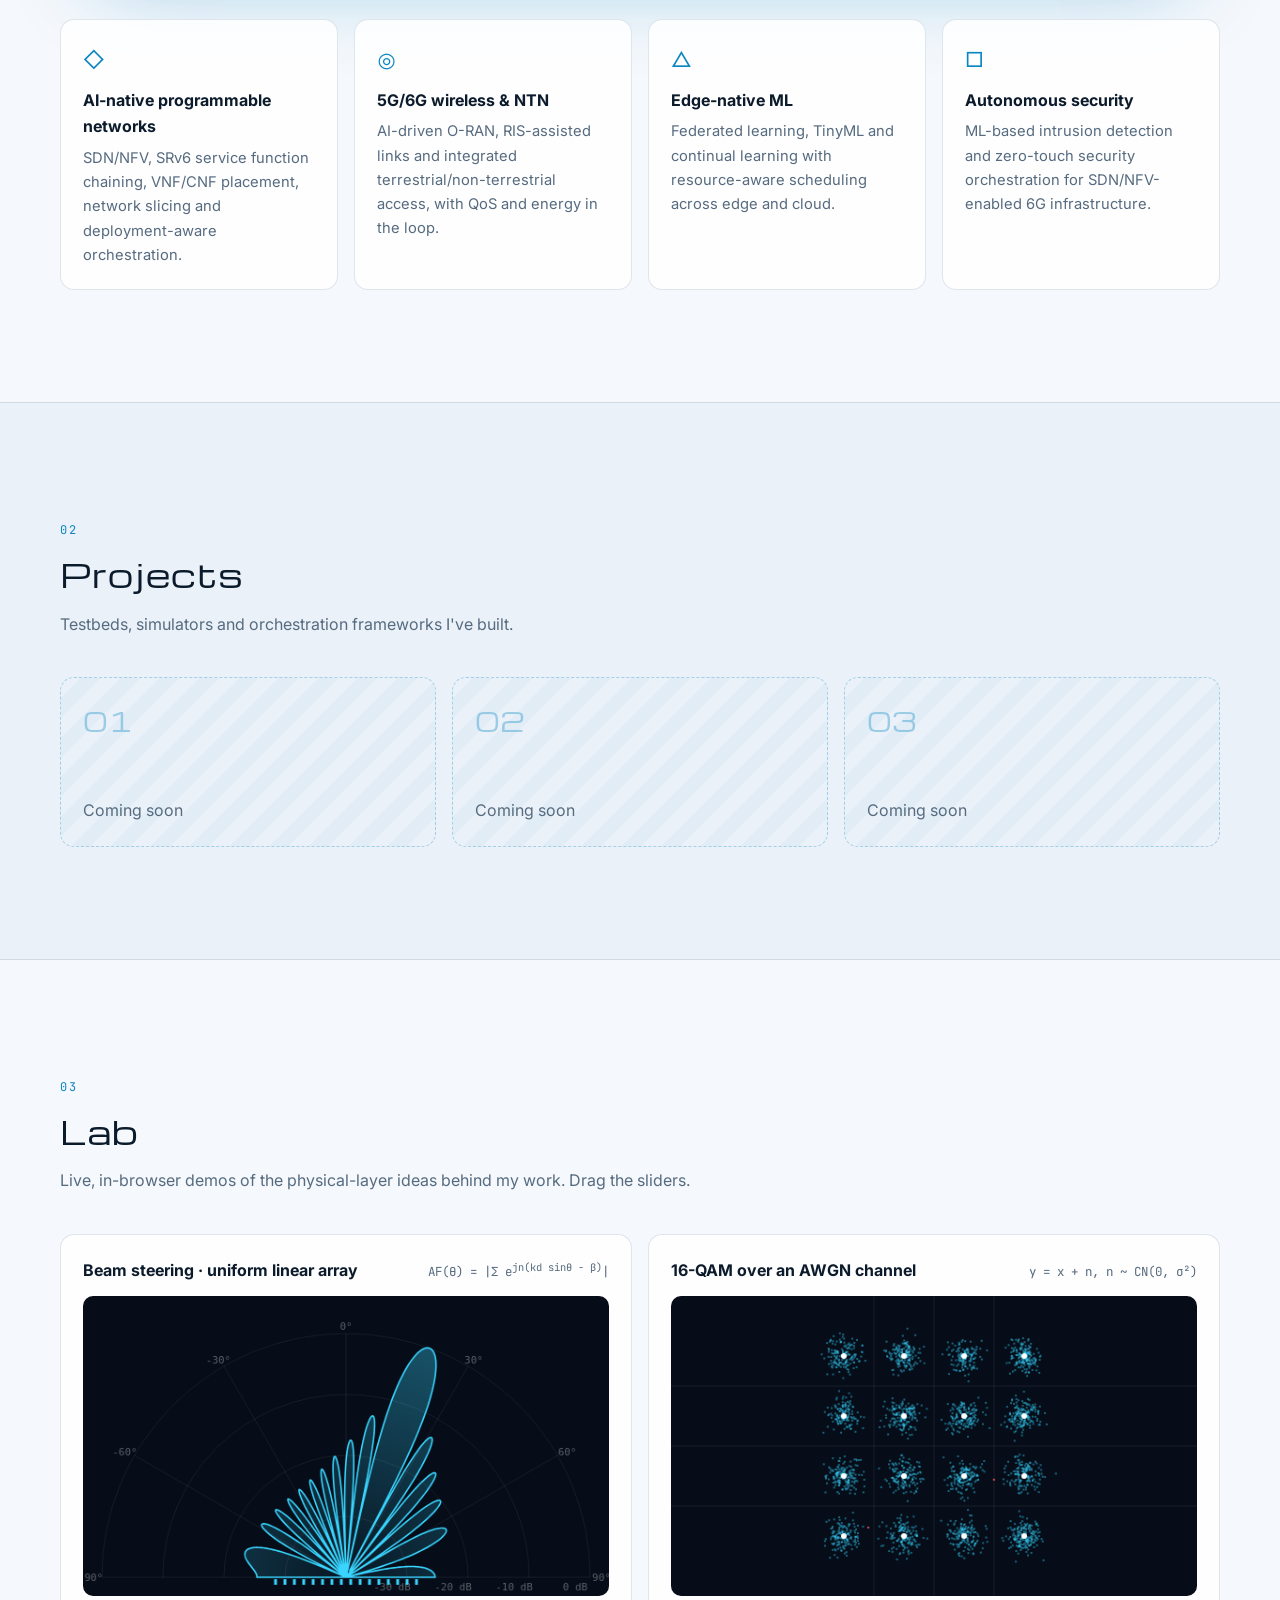
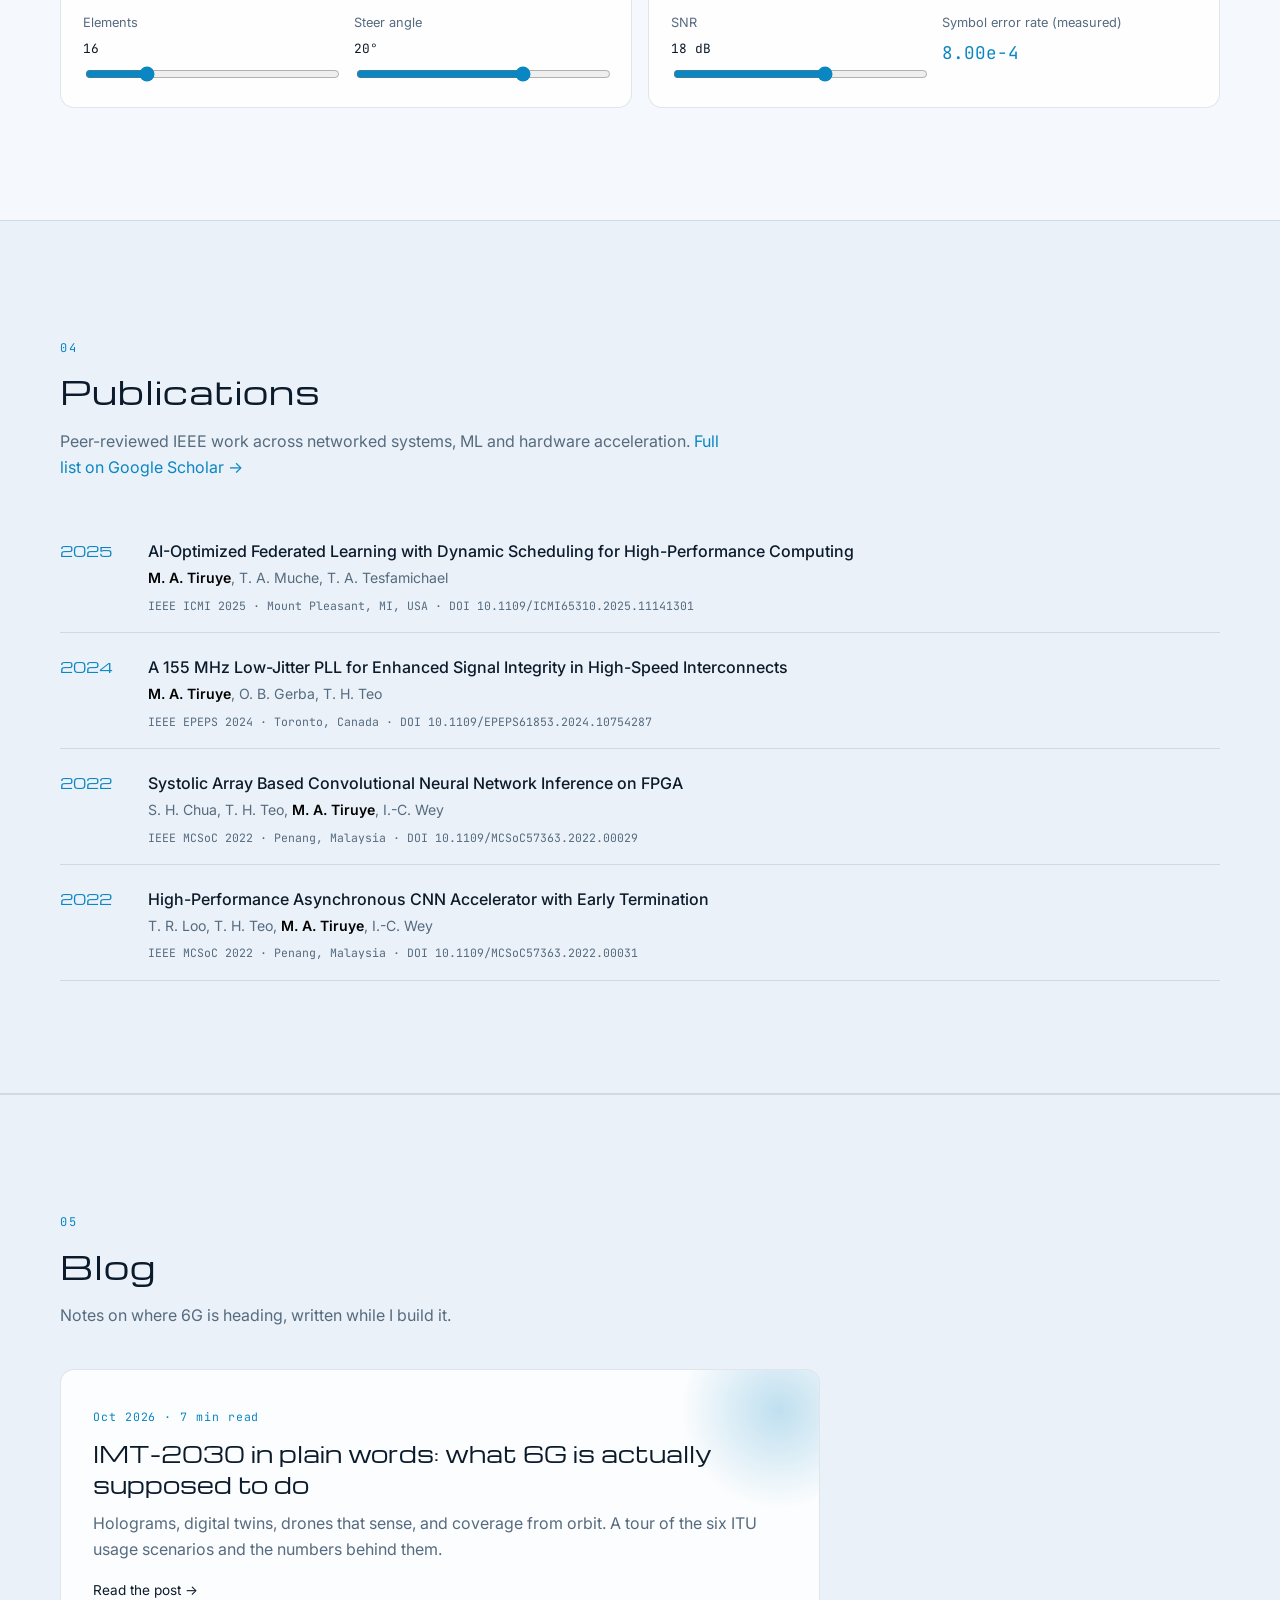
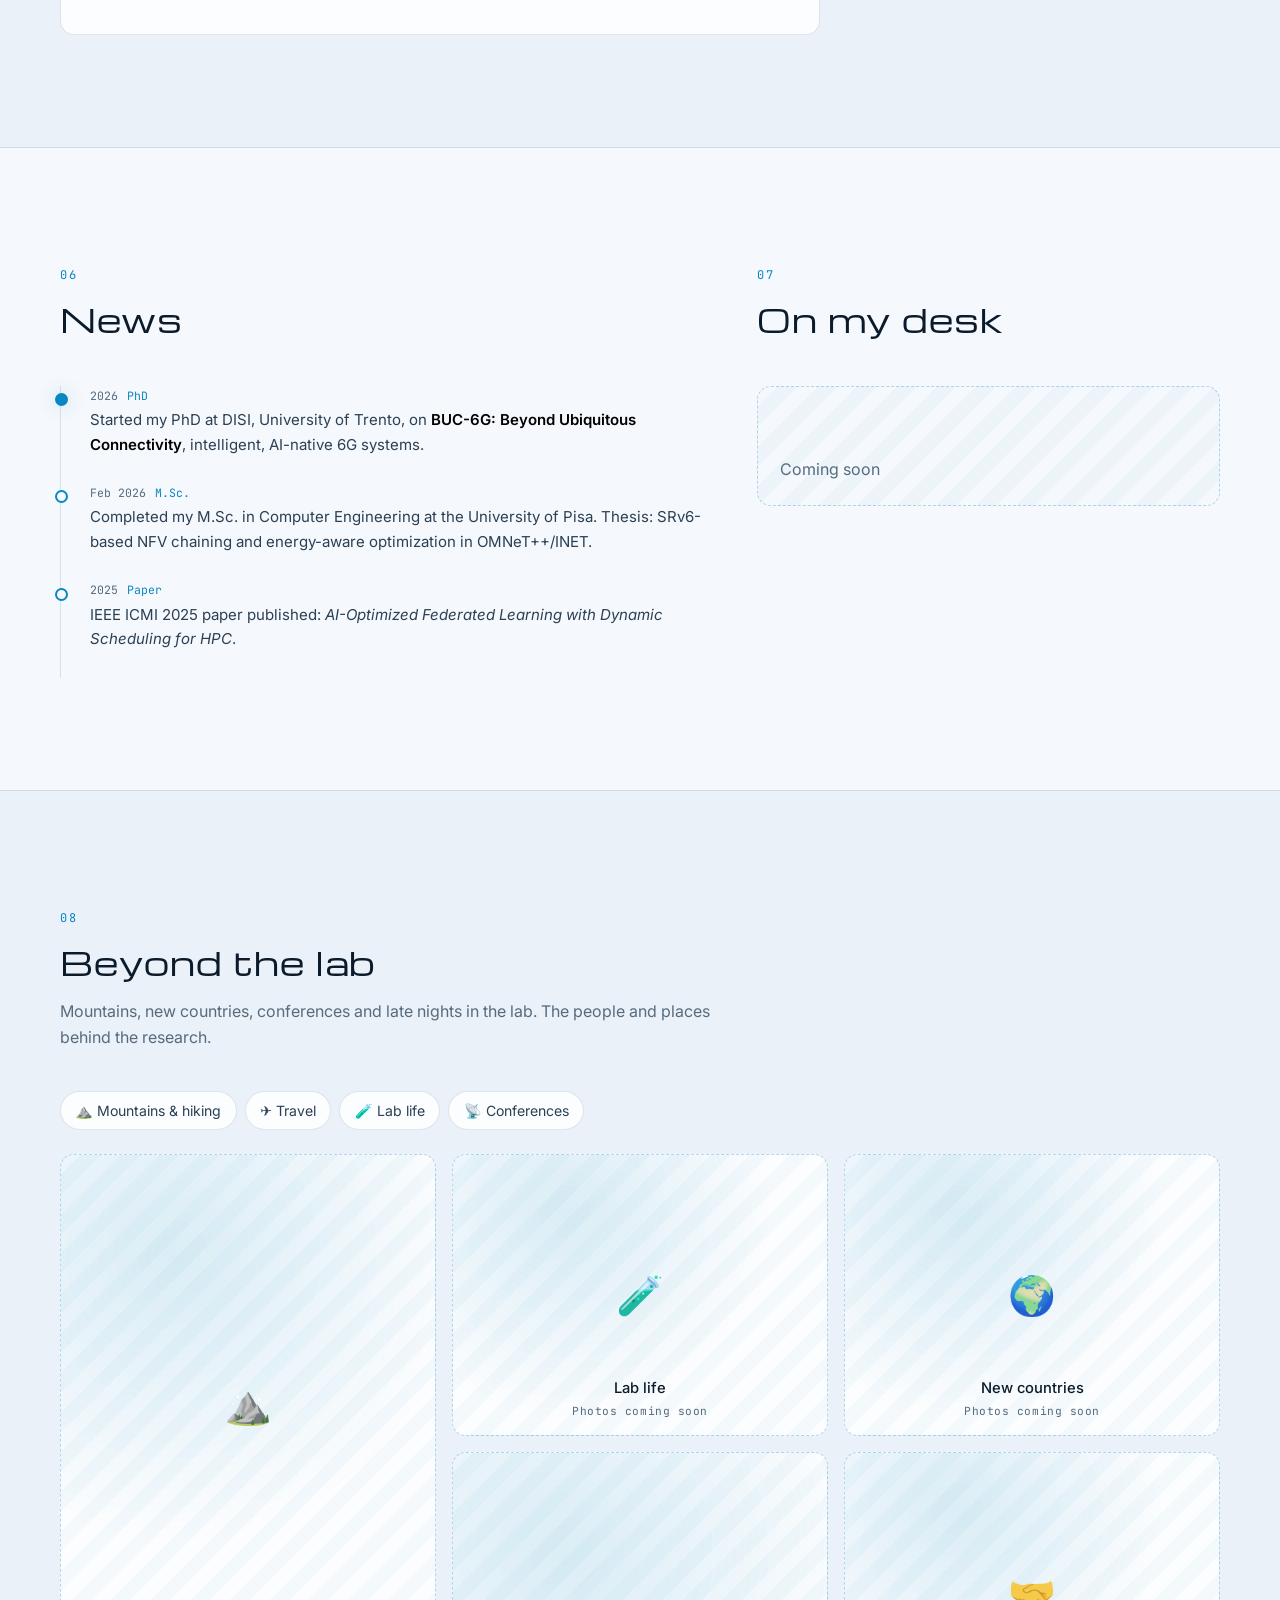
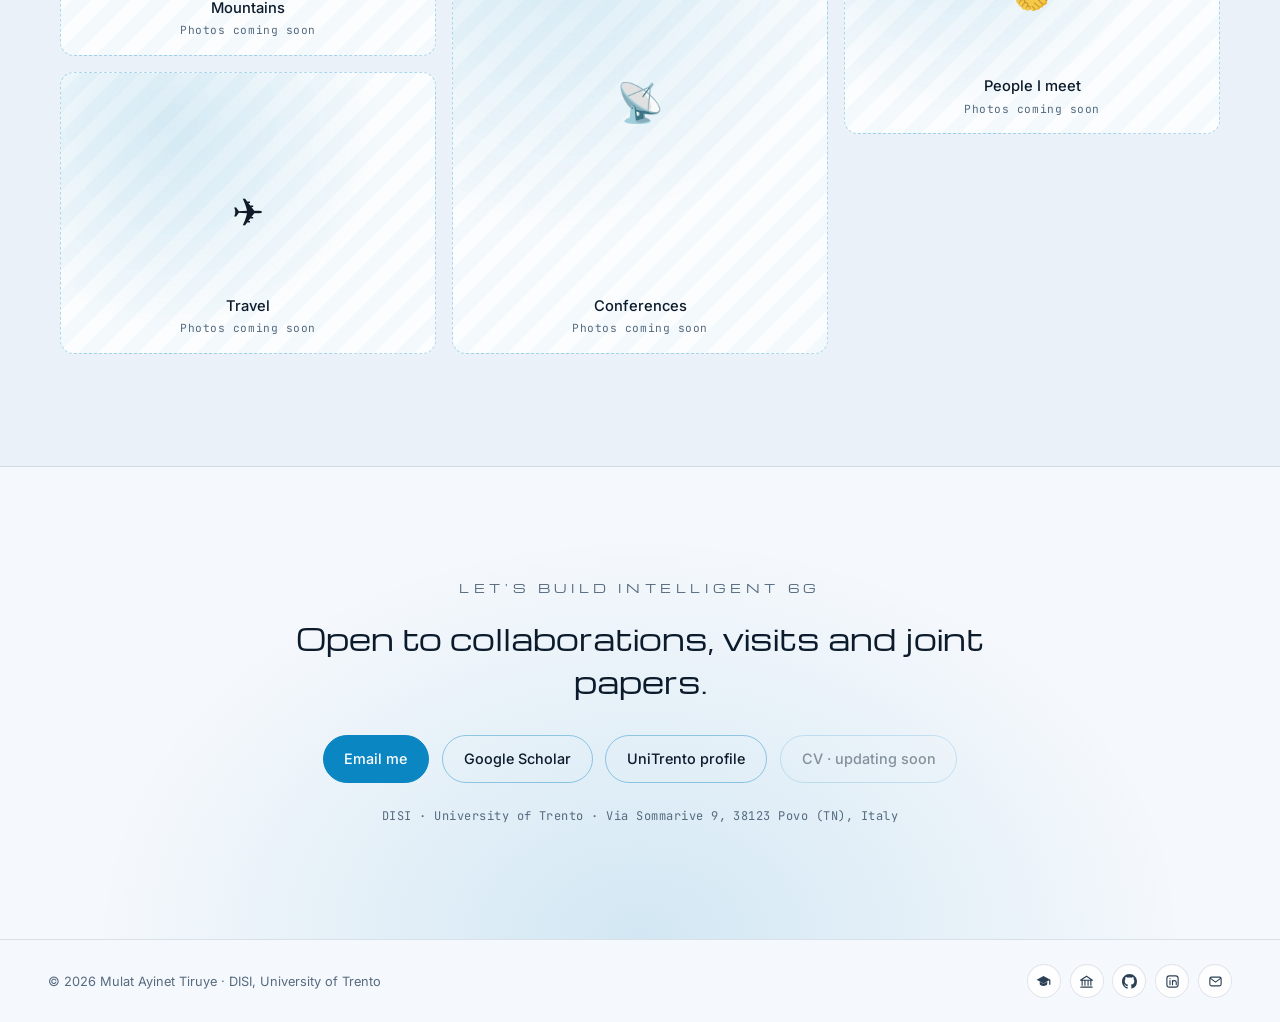
==== commit 38117bad: "SEO: canonical/OG on new domain, full name "Mulat Ayinet Tiruye" - canonical, og:url, og:image and J" ====
--- a/index.html
+++ b/index.html
@@ -3,18 +3,20 @@
 <head>
   <meta charset="utf-8" />
   <meta name="viewport" content="width=device-width, initial-scale=1" />
-  <title>Mulat A. Tiruye · 6G Systems & Networks</title>
-  <meta name="description" content="Mulat A. Tiruye, PhD researcher at DISI, University of Trento. AI-native 6G, O-RAN, programmable networks, zero-touch orchestration." />
+  <title>Mulat Ayinet Tiruye · 6G Systems &amp; Networks | PhD, University of Trento</title>
+  <meta name="description" content="Mulat Ayinet Tiruye (Mulat A. Tiruye), PhD researcher at DISI, University of Trento. AI-native 6G, O-RAN, programmable networks, zero-touch orchestration." />
   <meta name="google-site-verification" content="GVMOQ6J701_khd-GMXSquylnEwowq-lfG_y2ReAdHNA" />
   <meta name="theme-color" content="#050b16" />
-  <meta property="og:title" content="Mulat A. Tiruye · Beyond Ubiquitous Connectivity" />
+  <meta property="og:title" content="Mulat Ayinet Tiruye · Beyond Ubiquitous Connectivity" />
+  <meta property="og:site_name" content="Mulat Ayinet Tiruye" />
+  <meta name="author" content="Mulat Ayinet Tiruye" />
   <meta property="og:description" content="PhD research on intelligent, AI-native 6G systems and networks." />
   <link rel="icon" type="image/svg+xml" href="assets/logo.svg" />
   <link rel="apple-touch-icon" href="assets/apple-touch-icon.png" />
-  <link rel="canonical" href="https://matcompute.vercel.app/" />
+  <link rel="canonical" href="https://www.mulattiruye.com/" />
   <meta property="og:type" content="website" />
-  <meta property="og:url" content="https://matcompute.vercel.app/" />
-  <meta property="og:image" content="https://matcompute.vercel.app/assets/og.png" />
+  <meta property="og:url" content="https://www.mulattiruye.com/" />
+  <meta property="og:image" content="https://www.mulattiruye.com/assets/og.png" />
   <meta name="twitter:card" content="summary_large_image" />
   <link rel="preconnect" href="https://fonts.googleapis.com" />
   <link rel="preconnect" href="https://fonts.gstatic.com" crossorigin />
@@ -34,9 +36,9 @@
   "@context": "https://schema.org",
   "@type": "Person",
   "name": "Mulat Ayinet Tiruye",
-  "alternateName": "Mulat A. Tiruye",
-  "url": "https://matcompute.vercel.app/",
-  "image": "https://matcompute.vercel.app/assets/og.png",
+  "alternateName": ["Mulat A. Tiruye", "Mulat Tiruye", "M. A. Tiruye"],
+  "url": "https://www.mulattiruye.com/",
+  "image": "https://www.mulattiruye.com/assets/og.png",
   "jobTitle": "PhD Researcher",
   "affiliation": {
     "@type": "CollegeOrUniversity",
@@ -69,6 +71,18 @@
   ]
 }
   </script>
+  <script type="application/ld+json">
+{
+  "@context": "https://schema.org",
+  "@type": "WebSite",
+  "name": "Mulat Ayinet Tiruye",
+  "alternateName": [
+    "Mulat A. Tiruye",
+    "Mulat Tiruye"
+  ],
+  "url": "https://www.mulattiruye.com/"
+}
+  </script>
 </head>
 <body>
   <svg width="0" height="0" style="position:absolute" aria-hidden="true">
@@ -79,7 +93,7 @@
     <symbol id="i-mail" viewBox="0 0 24 24"><rect x="3" y="5" width="18" height="14" rx="2.5"/><path d="m4 7 8 6 8-6"/></symbol>
   </svg>
   <header class="nav force-dark" id="nav">
-    <a class="brand" href="#top" aria-label="Mulat A. Tiruye, home">
+    <a class="brand" href="#top" aria-label="Mulat Ayinet Tiruye, home">
       <svg class="logo" viewBox="0 0 32 32" aria-hidden="true">
         <g fill="none" stroke="currentColor" stroke-linecap="round" stroke-linejoin="round">
           <path class="logo-m" stroke-width="2" d="M5 26V8l11 11L27 8v18"/>
@@ -248,7 +262,7 @@
         <span class="small">Beyond</span>
         Ubiquitous Connectivity
       </h1>
-      <p class="lede">I'm <b>Mulat A. Tiruye</b>, a PhD researcher at <a class="aff" href="https://webapps.unitn.it/du/it/Persona/PER0316885" target="_blank" rel="noopener">DISI, University of Trento</a>.
+      <p class="lede">I'm <b>Mulat Ayinet Tiruye</b>, a PhD researcher at <a class="aff" href="https://webapps.unitn.it/du/it/Persona/PER0316885" target="_blank" rel="noopener">DISI, University of Trento</a>.
         I work on intelligent, AI-native 6G systems: O-RAN control, programmable networks and zero-touch orchestration.</p>
       <div class="cta">
         <a class="btn primary" href="#focus">Current research</a>
@@ -454,7 +468,7 @@
   </section>
 
   <footer class="foot">
-    <span>© <span id="year"></span> Mulat A. Tiruye · DISI, University of Trento</span>
+    <span>© <span id="year"></span> Mulat Ayinet Tiruye · DISI, University of Trento</span>
     <span class="eco-badge">🌱 Eco mode: fewer pixels, less power</span>
     <ul class="social foot-social" aria-label="Profiles">
         <li><a href="https://scholar.google.com/citations?user=xhxqo1QAAAAJ&amp;hl=en" target="_blank" rel="noopener" aria-label="Google Scholar" data-tip="Google Scholar"><svg><use href="#i-scholar"/></svg></a></li>
